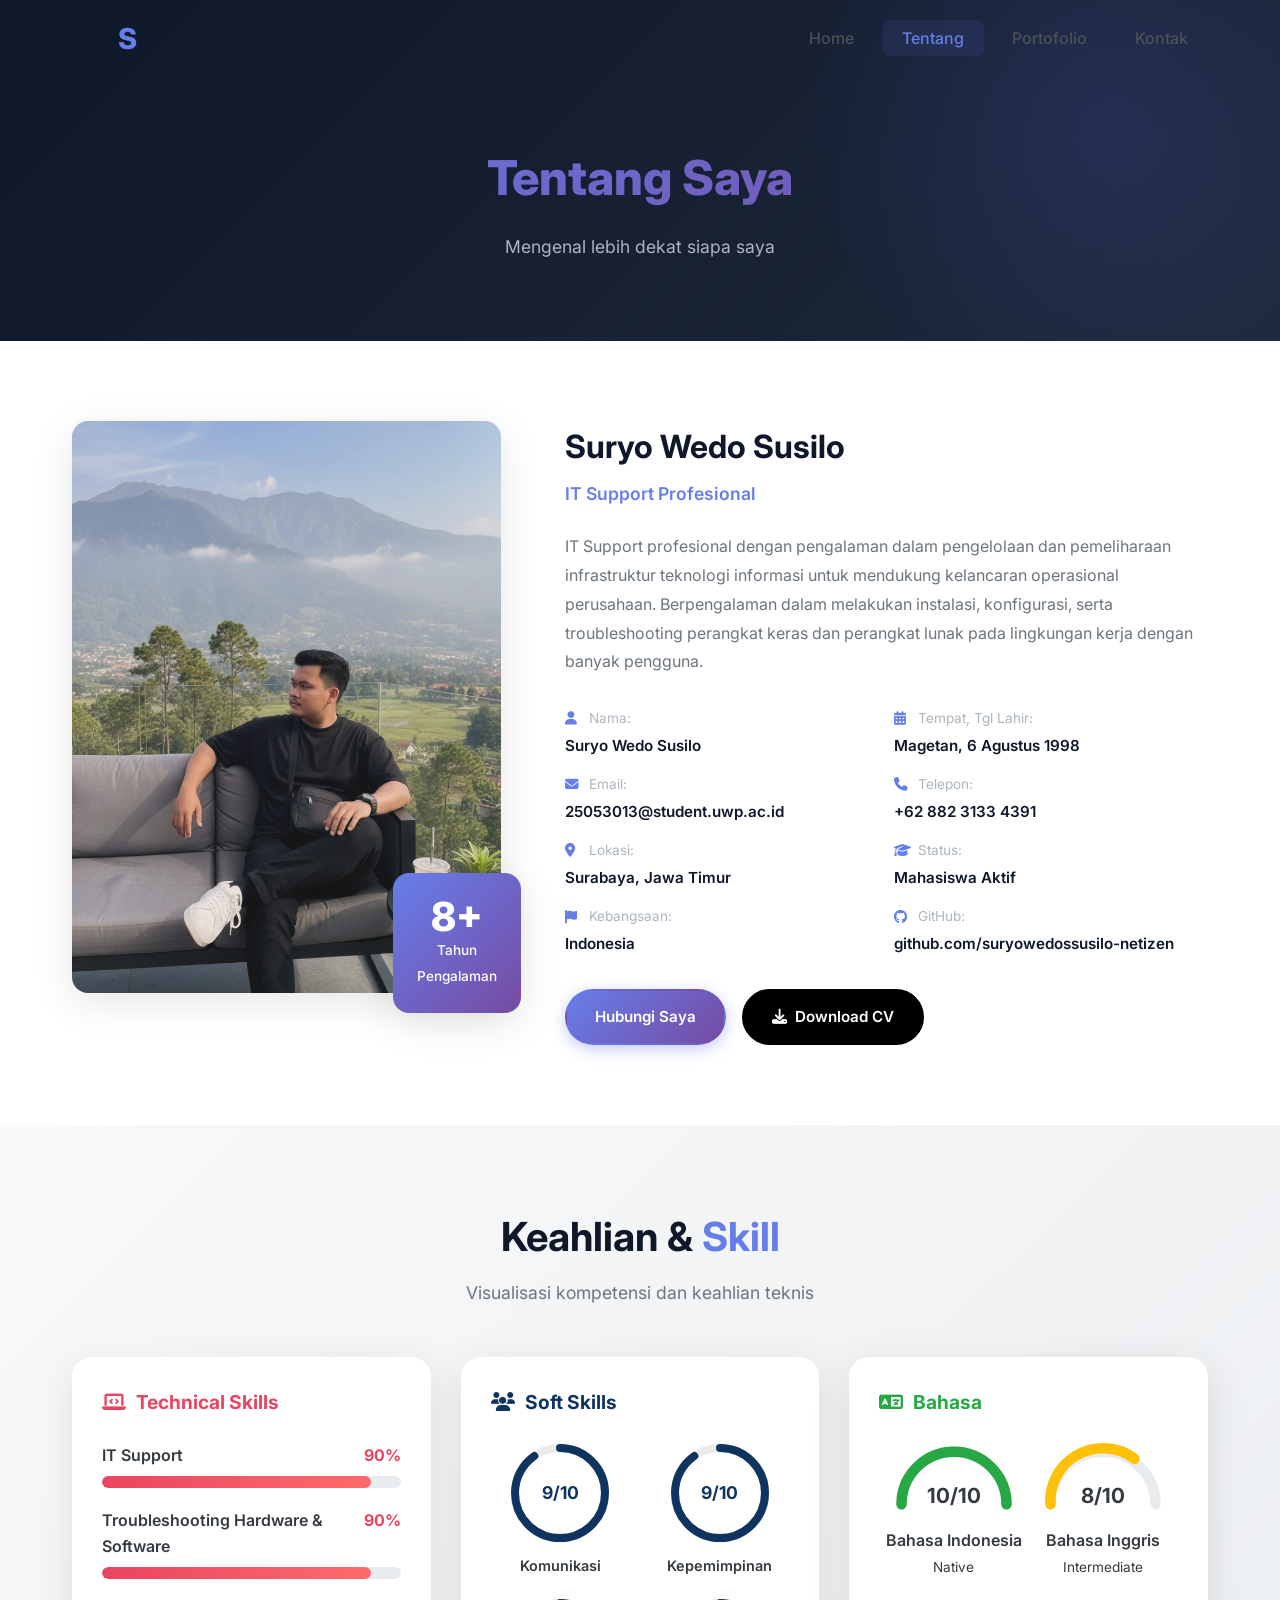
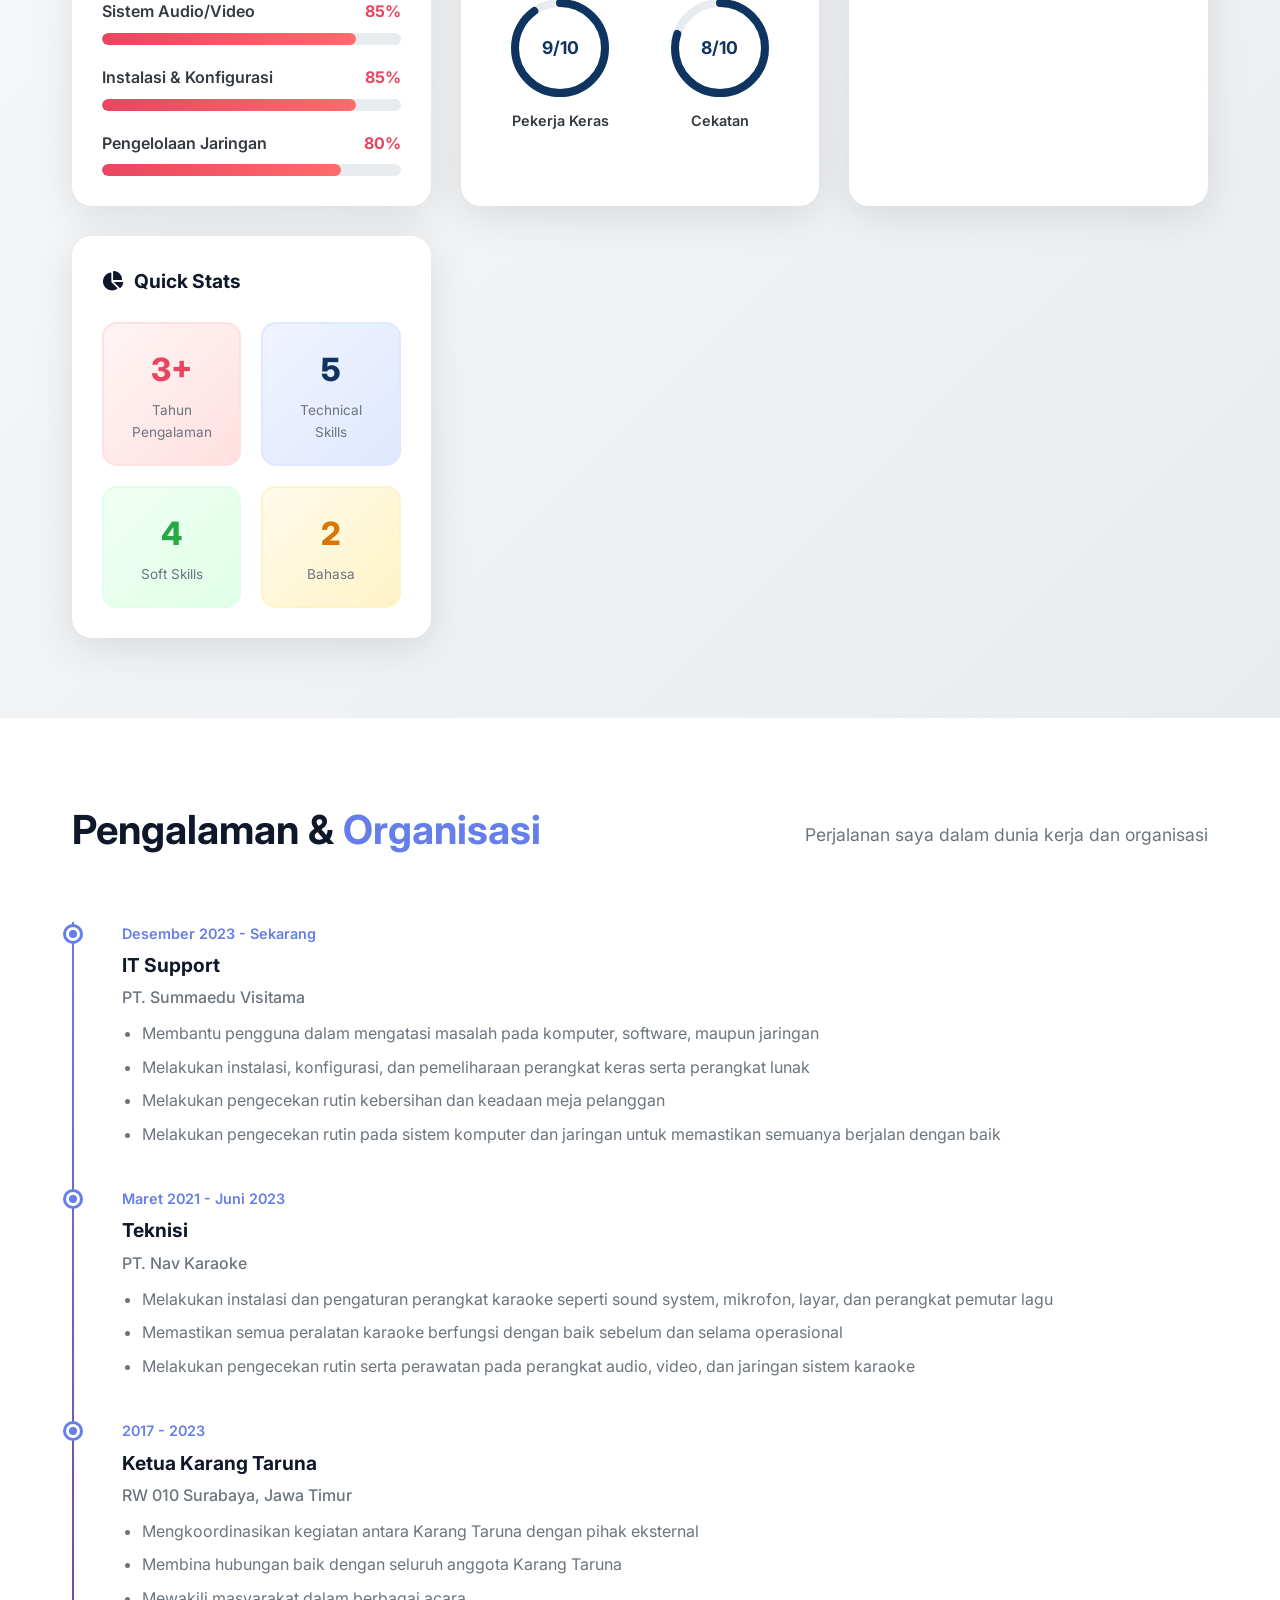
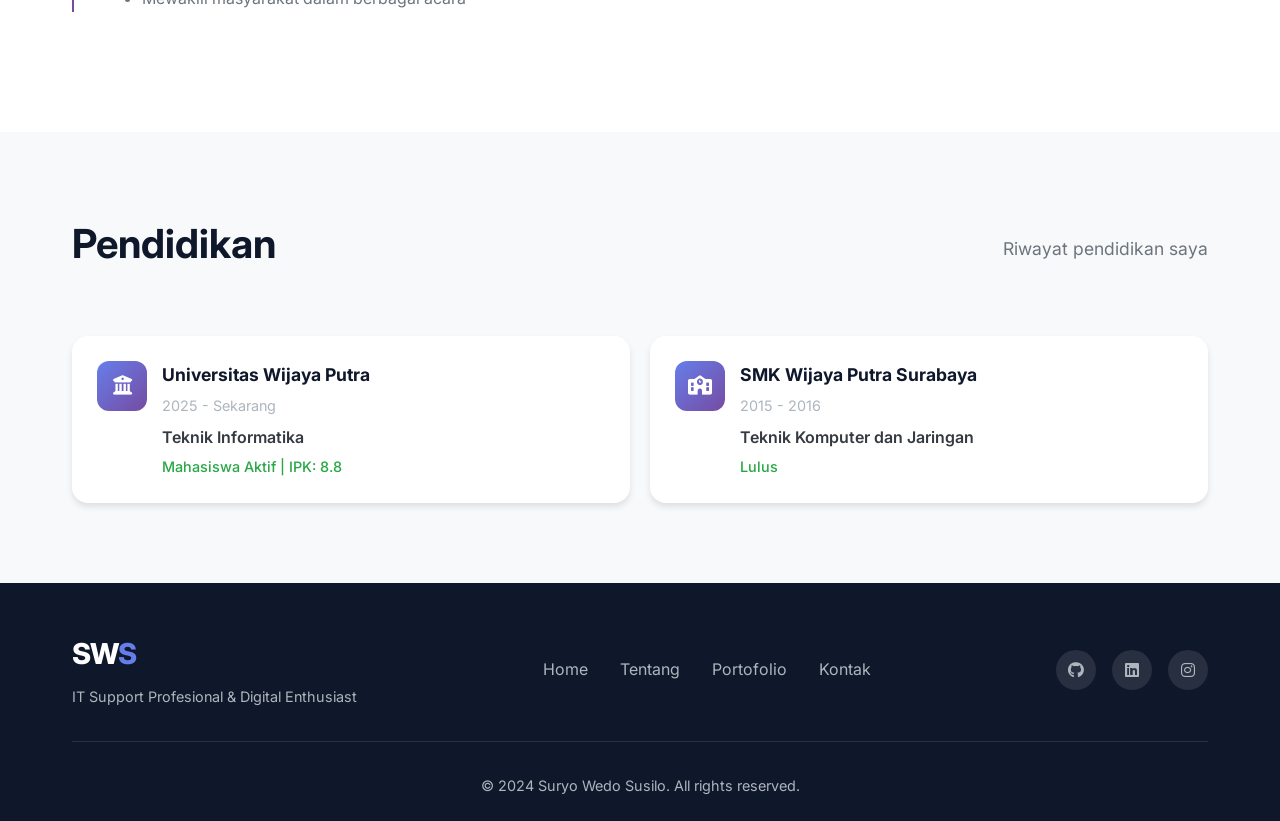
==== about.html @ 98e98a86 "Add files via upload" ====
<!DOCTYPE html>
<html lang="id">
<head>
    <meta charset="UTF-8">
    <meta name="viewport" content="width=device-width, initial-scale=1.0">
    <title>Tentang Saya | Suryo Wedo Susilo</title>
    <link rel="stylesheet" href="css/style.css">
    <link rel="stylesheet" href="css/responsive.css">
    <link rel="stylesheet" href="css/animation.css">
    <link href="https://cdnjs.cloudflare.com/ajax/libs/font-awesome/6.4.0/css/all.min.css" rel="stylesheet">
    <link href="https://fonts.googleapis.com/css2?family=Inter:wght@300;400;500;600;700;800&display=swap" rel="stylesheet">
    <base target="_self">
    <style>
        /* Move inline skill widths to stylesheet to avoid inline styles */
        .skill-fill { height: 100%; background-color: var(--accent-color, #4caf50); display: block; }
        .skill-fill[data-percent="90"] { width: 90%; }
        .skill-fill[data-percent="85"] { width: 85%; }
        .skill-fill[data-percent="80"] { width: 80%; }
        .skills-dashboard-section {
            padding: 80px 0;
            background: linear-gradient(135deg, #f8f9fa 0%, #e9ecef 100%);
        }
        
        .section-header {
            text-align: center;
            margin-bottom: 50px;
        }
        
        .section-title {
            font-size: 2.5rem;
            margin-bottom: 10px;
        }
        
        .section-subtitle {
            color: #6c757d;
            font-size: 1.1rem;
        }
        
        .skills-grid {
            display: grid;
            grid-template-columns: repeat(auto-fit, minmax(350px, 1fr));
            gap: 30px;
            margin-bottom: 40px;
        }
        
        .skill-card {
            background: white;
            border-radius: 20px;
            padding: 30px;
            box-shadow: 0 10px 40px rgba(0,0,0,0.1);
        }
        
        .skill-card h3 {
            margin-bottom: 25px;
            display: flex;
            align-items: center;
            gap: 10px;
        }
        
        .tech-skills h3 {
            color: #e94560;
        }
        
        .soft-skills h3 {
            color: #0f3460;
        }
        
        .skill-bar-item {
            margin-bottom: 20px;
        }
        
        .skill-bar-header {
            display: flex;
            justify-content: space-between;
            margin-bottom: 8px;
        }
        
        .skill-bar-header span:first-child {
            font-weight: 600;
            color: #333;
        }
        
        .skill-percentage {
            color: #e94560;
            font-weight: bold;
        }
        
        .skill-bar-container {
            background: #e9ecef;
            height: 12px;
            border-radius: 6px;
            overflow: hidden;
        }
        
        .skill-bar-fill {
            height: 100%;
            border-radius: 6px;
            animation: fillBar 1.5s ease-out;
        }

        .skill-bar-fill-90 {
            width: 90%;
            background: linear-gradient(90deg, #e94560, #ff6b6b);
            animation-delay: 0.1s;
        }

        .skill-bar-fill-85 {
            width: 85%;
            background: linear-gradient(90deg, #ff6b6b, #ff8585);
            animation-delay: 0.2s;
        }

        .skill-bar-fill-85-3 {
            width: 85%;
            background: linear-gradient(90deg, #ff6b6b, #ff8585);
            animation-delay: 0.3s;
        }

        .skill-bar-fill-80 {
            width: 80%;
            background: linear-gradient(90deg, #ff8585, #ffb8b8);
            animation-delay: 0.4s;
        }
        
        .skill-bar-fill.tech-gradient-1,
        .skill-bar-fill.tech-gradient-2 {
            background: linear-gradient(90deg, #e94560, #ff6b6b);
        }
        
        .skill-bar-fill.tech-gradient-3,
        .skill-bar-fill.tech-gradient-4 {
            background: linear-gradient(90deg, #ff6b6b, #ff8585);
        }
        
        .skill-bar-fill.tech-gradient-5 {
            background: linear-gradient(90deg, #ff8585, #ffb8b8);
        }
        
        .soft-skills-grid {
            display: grid;
            grid-template-columns: 1fr 1fr;
            gap: 20px;
        }
        
        .progress-circle {
            text-align: center;
        }
        
        .progress-circle-svg {
            position: relative;
            width: 100px;
            height: 100px;
            margin: 0 auto 10px;
        }
        
        .progress-label {
            font-weight: 600;
            color: #333;
            font-size: 0.9rem;
        }
    </style>
</head>
<body>
    <!-- Navigation -->
    <nav id="navbar" class="navbar scrolled">
        <div class="container">
            <a href="index.html" class="logo">SW<span class="highlight">S</span></a>
            <button type="button" class="nav-toggle" id="navToggle-about" aria-label="Toggle navigation">
                <i class="fas fa-bars"></i>
            </button>
            <ul class="nav-menu" id="navMenu">
                <li><a href="index.html">Home</a></li>
                <li><a href="about.html" class="active">Tentang</a></li>
                <li><a href="projects.html">Portofolio</a></li>
                <li><a href="contact.html">Kontak</a></li>
            </ul>
        </div>
    </nav>

    <!-- About Hero -->
    <section class="page-hero">
        <div class="container">
            <h1 class="page-title">Tentang <span class="highlight">Saya</span></h1>
            <p class="page-subtitle">Mengenal lebih dekat siapa saya</p>
        </div>
    </section>

    <!-- About Content -->
    <section class="about-section">
        <div class="container">
            <div class="about-grid">
                <div class="about-image">
                    <img src="assets/images/profil2.jpg" alt="Suryo Wedo Susilo" id="aboutImage">
                    <div class="experience-badge">
                        <span class="number">8+</span>
                        <span class="text">Tahun<br>Pengalaman</span>
                    </div>
                </div>
                <div class="about-content">
                    <h2>Suryo Wedo Susilo</h2>
                    <p class="about-role">IT Support Profesional</p>
                    <div class="about-text">
                        <p>IT Support profesional dengan pengalaman dalam pengelolaan dan pemeliharaan infrastruktur teknologi informasi untuk mendukung kelancaran operasional perusahaan. Berpengalaman dalam melakukan instalasi, konfigurasi, serta troubleshooting perangkat keras dan perangkat lunak pada lingkungan kerja dengan banyak pengguna.</p>
                    </div>

                    <div class="personal-info">
                        <div class="info-item">
                            <span class="label"><i class="fas fa-user"></i> Nama:</span>
                            <span class="value">Suryo Wedo Susilo</span>
                        </div>
                        <div class="info-item">
                            <span class="label"><i class="fas fa-calendar-alt"></i> Tempat, Tgl Lahir:</span>
                            <span class="value">Magetan, 6 Agustus 1998</span>
                        </div>
                        <div class="info-item">
                            <span class="label"><i class="fas fa-envelope"></i> Email:</span>
                            <span class="value">25053013@student.uwp.ac.id</span>
                        </div>
                        <div class="info-item">
                            <span class="label"><i class="fas fa-phone"></i> Telepon:</span>
                            <span class="value">+62 882 3133 4391</span>
                        </div>
                        <div class="info-item">
                            <span class="label"><i class="fas fa-map-marker-alt"></i> Lokasi:</span>
                            <span class="value">Surabaya, Jawa Timur</span>
                        </div>
                        <div class="info-item">
                            <span class="label"><i class="fas fa-graduation-cap"></i> Status:</span>
                            <span class="value">Mahasiswa Aktif</span>
                        </div>
                        <div class="info-item">
                            <span class="label"><i class="fas fa-flag"></i> Kebangsaan:</span>
                            <span class="value">Indonesia</span>
                        </div>
                        <div class="info-item">
                            <span class="label"><i class="fab fa-github"></i> GitHub:</span>
                            <span class="value">github.com/suryowedossusilo-netizen</span>
                        </div>
                    </div>

                    <div class="about-buttons">
                        <a href="contact.html" class="btn btn-primary">Hubungi Saya</a>
                        <a href="https://drive.google.com/file/d/1eTiuidRUvcqx3aAX0KhzxMoconwBWNHU/view?usp=sharing" class="btn btn-black" target="_self" rel="noopener noreferrer">
                            <i class="fas fa-download"></i> Download CV
                        </a>
                    </div>
                </div>
            </div>
        </div>
    </section>

    <!-- Skills Dashboard Section -->
    <section class="skills-dashboard-section">
        <div class="container">
            <div class="section-header">
                <h2 class="section-title">Keahlian & <span class="highlight">Skill</span></h2>
                <p class="section-subtitle">Visualisasi kompetensi dan keahlian teknis</p>
            </div>

            <div class="dashboard-grid">
                <!-- Technical Skills Card -->
                <div class="dashboard-card card-technical">
                    <h3 class="card-title">
                        <i class="fas fa-laptop-code"></i> Technical Skills
                    </h3>

                    <div class="skill-bar-item">
                        <div class="skill-header">
                            <span>IT Support</span>
                            <span class="skill-percent">90%</span>
                        </div>
                        <div class="skill-track">
                            <div class="skill-fill" data-percent="90"></div>
                        </div>
                    </div>

                    <div class="skill-bar-item">
                        <div class="skill-header">
                            <span>Troubleshooting Hardware & Software</span>
                            <span class="skill-percent">90%</span>
                        </div>
                        <div class="skill-track">
                            <div class="skill-fill" data-percent="90"></div>
                        </div>
                    </div>

                    <div class="skill-bar-item">
                        <div class="skill-header">
                            <span>Sistem Audio/Video</span>
                            <span class="skill-percent">85%</span>
                        </div>
                        <div class="skill-track">
                            <div class="skill-fill" data-percent="85"></div>
                        </div>
                    </div>

                    <div class="skill-bar-item">
                        <div class="skill-header">
                            <span>Instalasi & Konfigurasi</span>
                            <span class="skill-percent">85%</span>
                        </div>
                        <div class="skill-track">
                            <div class="skill-fill" data-percent="85"></div>
                        </div>
                    </div>

                    <div class="skill-bar-item">
                        <div class="skill-header">
                            <span>Pengelolaan Jaringan</span>
                            <span class="skill-percent">80%</span>
                        </div>
                        <div class="skill-track">
                            <div class="skill-fill" data-percent="80"></div>
                        </div>
                    </div>
                </div>

                <!-- Soft Skills Card -->
                <div class="dashboard-card card-soft">
                    <h3 class="card-title">
                        <i class="fas fa-users"></i> Soft Skills
                    </h3>

                    <div class="soft-skills-grid">
                        <div class="circular-skill">
                            <div class="circular-progress" data-percent="90">
                                <svg viewBox="0 0 100 100">
                                    <circle class="circle-bg" cx="50" cy="50" r="45"/>
                                    <circle class="circle-fill" cx="50" cy="50" r="45" stroke-dasharray="283" stroke-dashoffset="28"/>
                                </svg>
                                <span class="circular-text">9/10</span>
                            </div>
                            <span class="circular-label">Komunikasi</span>
                        </div>

                        <div class="circular-skill">
                            <div class="circular-progress" data-percent="90">
                                <svg viewBox="0 0 100 100">
                                    <circle class="circle-bg" cx="50" cy="50" r="45"/>
                                    <circle class="circle-fill" cx="50" cy="50" r="45" stroke-dasharray="283" stroke-dashoffset="28"/>
                                </svg>
                                <span class="circular-text">9/10</span>
                            </div>
                            <span class="circular-label">Kepemimpinan</span>
                        </div>

                        <div class="circular-skill">
                            <div class="circular-progress" data-percent="90">
                                <svg viewBox="0 0 100 100">
                                    <circle class="circle-bg" cx="50" cy="50" r="45"/>
                                    <circle class="circle-fill" cx="50" cy="50" r="45" stroke-dasharray="283" stroke-dashoffset="28"/>
                                </svg>
                                <span class="circular-text">9/10</span>
                            </div>
                            <span class="circular-label">Pekerja Keras</span>
                        </div>

                        <div class="circular-skill">
                            <div class="circular-progress" data-percent="80">
                                <svg viewBox="0 0 100 100">
                                    <circle class="circle-bg" cx="50" cy="50" r="45"/>
                                    <circle class="circle-fill" cx="50" cy="50" r="45" stroke-dasharray="283" stroke-dashoffset="57"/>
                                </svg>
                                <span class="circular-text">8/10</span>
                            </div>
                            <span class="circular-label">Cekatan</span>
                        </div>
                    </div>
                </div>

                <!-- Languages Card -->
                <div class="dashboard-card card-languages">
                    <h3 class="card-title">
                        <i class="fas fa-language"></i> Bahasa
                    </h3>

                    <div class="language-gauges">
                        <div class="gauge-item">
                            <div class="gauge-container">
                                <svg viewBox="0 0 140 80">
                                    <path class="gauge-bg" d="M 10 70 A 60 60 0 0 1 130 70"/>
                                    <path class="gauge-fill gauge-fill-full" d="M 10 70 A 60 60 0 0 1 130 70"/>
                                </svg>
                                <span class="gauge-text">10/10</span>
                            </div>
                            <div class="gauge-info">
                                <span class="gauge-name">Bahasa Indonesia</span>
                                <span class="gauge-level">Native</span>
                            </div>
                        </div>

                        <div class="gauge-item">
                            <div class="gauge-container">
                                <svg viewBox="0 0 140 80">
                                    <path class="gauge-bg" d="M 10 70 A 60 60 0 0 1 130 70"/>
                                    <path class="gauge-fill gauge-fill-partial" d="M 10 70 A 60 60 0 0 1 106 18"/>
                                </svg>
                                <span class="gauge-text">8/10</span>
                            </div>
                            <div class="gauge-info">
                                <span class="gauge-name">Bahasa Inggris</span>
                                <span class="gauge-level">Intermediate</span>
                            </div>
                        </div>
                    </div>
                </div>

                <!-- Quick Stats Card -->
                <div class="dashboard-card card-stats">
                    <h3 class="card-title">
                        <i class="fas fa-chart-pie"></i> Quick Stats
                    </h3>

                    <div class="stats-grid-mini">
                        <div class="stat-mini stat-red">
                            <div class="stat-mini-number">3+</div>
                            <div class="stat-mini-label">Tahun Pengalaman</div>
                        </div>

                        <div class="stat-mini stat-blue">
                            <div class="stat-mini-number">5</div>
                            <div class="stat-mini-label">Technical Skills</div>
                        </div>

                        <div class="stat-mini stat-green">
                            <div class="stat-mini-number">4</div>
                            <div class="stat-mini-label">Soft Skills</div>
                        </div>

                        <div class="stat-mini stat-yellow">
                            <div class="stat-mini-number">2</div>
                            <div class="stat-mini-label">Bahasa</div>
                        </div>
                    </div>
                </div>
            </div>
        </div>
    </section>

    <!-- Experience Timeline -->
    <section class="experience-section">
        <div class="container">
            <div class="section-header">
                <h2 class="section-title">Pengalaman & <span class="highlight">Organisasi</span></h2>
                <p class="section-subtitle">Perjalanan saya dalam dunia kerja dan organisasi</p>
            </div>
            <div class="timeline" id="experienceTimeline">

                <!-- Work Experience 1 -->
                <div class="timeline-item">
                    <div class="timeline-date">Desember 2023 - Sekarang</div>
                    <div class="timeline-title">IT Support</div>
                    <div class="timeline-company">PT. Summaedu Visitama</div>
                    <div class="timeline-description">
                        <ul>
                            <li>Membantu pengguna dalam mengatasi masalah pada komputer, software, maupun jaringan</li>
                            <li>Melakukan instalasi, konfigurasi, dan pemeliharaan perangkat keras serta perangkat lunak</li>
                            <li>Melakukan pengecekan rutin kebersihan dan keadaan meja pelanggan</li>
                            <li>Melakukan pengecekan rutin pada sistem komputer dan jaringan untuk memastikan semuanya berjalan dengan baik</li>
                        </ul>
                    </div>
                </div>

                <!-- Work Experience 2 -->
                <div class="timeline-item">
                    <div class="timeline-date">Maret 2021 - Juni 2023</div>
                    <div class="timeline-title">Teknisi</div>
                    <div class="timeline-company">PT. Nav Karaoke</div>
                    <div class="timeline-description">
                        <ul>
                            <li>Melakukan instalasi dan pengaturan perangkat karaoke seperti sound system, mikrofon, layar, dan perangkat pemutar lagu</li>
                            <li>Memastikan semua peralatan karaoke berfungsi dengan baik sebelum dan selama operasional</li>
                            <li>Melakukan pengecekan rutin serta perawatan pada perangkat audio, video, dan jaringan sistem karaoke</li>
                        </ul>
                    </div>
                </div>

                <!-- Organization Experience -->
                <div class="timeline-item">
                    <div class="timeline-date">2017 - 2023</div>
                    <div class="timeline-title">Ketua Karang Taruna</div>
                    <div class="timeline-company">RW 010 Surabaya, Jawa Timur</div>
                    <div class="timeline-description">
                        <ul>
                            <li>Mengkoordinasikan kegiatan antara Karang Taruna dengan pihak eksternal</li>
                            <li>Membina hubungan baik dengan seluruh anggota Karang Taruna</li>
                            <li>Mewakili masyarakat dalam berbagai acara</li>
                        </ul>
                    </div>
                </div>
            </div>
        </div>
    </section>

    <!-- Education Section -->
    <section class="education-section">
        <div class="container">
            <div class="section-header">
                <h2 class="section-title">Pendidikan</h2>
                <p class="section-subtitle">Riwayat pendidikan saya</p>
            </div>
            <div class="education-grid">

                <div class="education-card">
                    <div class="education-icon">
                        <i class="fas fa-university"></i>
                    </div>
                    <div class="education-info">
                        <h3>Universitas Wijaya Putra</h3>
                        <p class="education-year">2025 - Sekarang</p>
                        <p class="education-major">Teknik Informatika</p>
                        <p class="education-status">Mahasiswa Aktif | IPK: 8.8</p>
                    </div>
                </div>

                <div class="education-card">
                    <div class="education-icon">
                        <i class="fas fa-school"></i>
                    </div>
                    <div class="education-info">
                        <h3>SMK Wijaya Putra Surabaya</h3>
                        <p class="education-year">2015 - 2016</p>
                        <p class="education-major">Teknik Komputer dan Jaringan</p>
                        <p class="education-status">Lulus</p>
                    </div>
                </div>
            </div>
        </div>
    </section>

    <!-- Footer -->
    <footer class="footer">
        <div class="container">
            <div class="footer-content">
                <div class="footer-brand">
                    <span class="logo">SW<span class="highlight">S</span></span>
                    <p>IT Support Profesional & Digital Enthusiast</p>
                </div>
                <div class="footer-links">
                    <a href="index.html">Home</a>
                    <a href="about.html">Tentang</a>
                    <a href="projects.html">Portofolio</a>
                    <a href="contact.html">Kontak</a>
                </div>
                <div class="footer-social">
                    <a href="https://github.com/suryowedossusilo-netizen" target="_self" rel="noopener noreferrer" aria-label="GitHub">
                        <i class="fab fa-github"></i>
                    </a>
                    <a href="https://www.linkedin.com/in/suryo-wedo-susilo" target="_self" rel="noopener noreferrer" aria-label="LinkedIn">
                        <i class="fab fa-linkedin"></i>
                    </a>
                    <a href="https://www.instagram.com/Vruimte_" target="_self" rel="noopener noreferrer" aria-label="Instagram">
                        <i class="fab fa-instagram"></i>
                    </a>
                </div>
            </div>
            <div class="footer-bottom">
                <p>&copy; 2024 Suryo Wedo Susilo. All rights reserved.</p>
            </div>
        </div>
    </footer>

    <script src="js/main.js"></script>
    <script src="js/animation.js"></script>
    <script>
        document.addEventListener('DOMContentLoaded', () => {
            // Mobile menu toggle
            const navToggle = document.getElementById('navToggle');
            const navMenu = document.getElementById('navMenu');

            if (navToggle && navMenu) {
                navToggle.addEventListener('click', () => {
                    navMenu.classList.toggle('active');
                    navToggle.classList.toggle('active');
                });
            }

            // Animate skill bars on scroll
            const skillBars = document.querySelectorAll('.skill-fill');
            const observer = new IntersectionObserver((entries) => {
                entries.forEach(entry => {
                    if (entry.isIntersecting) {
                        entry.target.style.width = entry.target.style.width;
                        entry.target.classList.add('animated');
                    }
                });
            }, { threshold: 0.5 });

            skillBars.forEach(bar => observer.observe(bar));

            // Animate timeline items
            const timelineItems = document.querySelectorAll('.timeline-item');
            const timelineObserver = new IntersectionObserver((entries) => {
                entries.forEach((entry, index) => {
                    if (entry.isIntersecting) {
                        setTimeout(() => {
                            entry.target.classList.add('animate-in');
                        }, index * 200);
                    }
                });
            }, { threshold: 0.2 });

            timelineItems.forEach(item => timelineObserver.observe(item));
        });
    </script>
</body>
---- css/style.css ----
:root {
    --primary: #667eea;
    --primary-dark: #5a67d8;
    --secondary: #764ba2;
    --accent: #e94560;
    --accent-light: #ff6b6b;
    --dark: #0f172a;
    --dark-light: #1e293b;
    --gray-100: #f8f9fa;
    --gray-200: #e9ecef;
    --gray-300: #dee2e6;
    --gray-400: #ced4da;
    --gray-500: #adb5bd;
    --gray-600: #6c757d;
    --gray-700: #495057;
    --gray-800: #343a40;
    --gray-900: #212529;
    --white: #ffffff;
    --black: #000000;
    --success: #28a745;
    --warning: #ffc107;
    --danger: #dc3545;
    --font-family: 'Inter', -apple-system, BlinkMacSystemFont, sans-serif;
    --shadow-sm: 0 2px 4px rgba(0,0,0,0.05);
    --shadow: 0 4px 6px rgba(0,0,0,0.1);
    --shadow-lg: 0 10px 40px rgba(0,0,0,0.1);
    --shadow-xl: 0 20px 40px -15px rgba(99, 102, 241, 0.3);
    --radius: 8px;
    --radius-lg: 16px;
    --radius-xl: 20px;
    --transition: all 0.3s ease;
    --transition-slow: all 0.4s cubic-bezier(0.4, 0, 0.2, 1);
}

/* Reset & Base */
*, *::before, *::after {
    margin: 0;
    padding: 0;
    box-sizing: border-box;
}

html {
    scroll-behavior: smooth;
    font-size: 16px;
}

body {
    font-family: var(--font-family);
    line-height: 1.6;
    color: var(--gray-800);
    background: var(--white);
    overflow-x: hidden;
    -webkit-font-smoothing: antialiased;
}

a {
    text-decoration: none;
    color: inherit;
    transition: var(--transition);
}

img {
    max-width: 100%;
    height: auto;
    display: block;
}

ul {
    list-style: none;
}

.container {
    max-width: 1200px;
    margin: 0 auto;
    padding: 0 2rem;
}

/* ============================================
   NAVIGATION
   ============================================ */
.navbar {
    position: fixed;
    top: 0;
    left: 0;
    right: 0;
    z-index: 1000;
    padding: 1rem 0;
    transition: var(--transition);
    background: transparent;
}

.navbar.scrolled {
    background: rgba(255, 255, 255, 0.95);
    backdrop-filter: blur(10px);
    box-shadow: var(--shadow-sm);
    padding: 0.75rem 0;
}

.navbar .container {
    display: flex;
    justify-content: space-between;
    align-items: center;
}

.logo {
    font-size: 1.8rem;
    font-weight: 800;
    color: var(--dark);
    letter-spacing: -1px;
}

.logo .highlight {
    color: var(--primary);
}

.nav-menu {
    display: flex;
    gap: 0.5rem;
}

.nav-menu a {
    padding: 0.5rem 1.25rem;
    border-radius: var(--radius);
    font-weight: 500;
    color: var(--gray-700);
    position: relative;
}

.nav-menu a:hover,
.nav-menu a.active {
    color: var(--primary);
    background: rgba(102, 126, 234, 0.1);
}

.nav-toggle {
    display: none;
    background: none;
    border: none;
    font-size: 1.5rem;
    color: var(--dark);
    cursor: pointer;
    padding: 0.5rem;
}

/* ============================================
   HERO SECTION (Index)
   ============================================ */
.hero {
    min-height: 100vh;
    display: flex;
    align-items: center;
    position: relative;
    padding: 100px 0 60px;
    background: linear-gradient(135deg, var(--gray-100) 0%, var(--white) 100%);
    overflow: hidden;
}

.hero-bg {
    position: absolute;
    top: -10%;
    right: -5%;
    width: 600px;
    height: 600px;
    background: radial-gradient(circle, rgba(102, 126, 234, 0.08) 0%, transparent 70%);
    border-radius: 50%;
    pointer-events: none;
}

.hero-content {
    display: grid;
    grid-template-columns: 1fr 1fr;
    gap: 4rem;
    align-items: center;
}

.greeting {
    font-size: 1.1rem;
    color: var(--gray-600);
    margin-bottom: 0.5rem;
}

.hero-title {
    font-size: 3.5rem;
    font-weight: 800;
    line-height: 1.1;
    margin-bottom: 1rem;
    color: var(--dark);
}

.hero-title .highlight {
    color: var(--primary);
}

.hero-subtitle {
    font-size: 1.5rem;
    font-weight: 600;
    color: var(--primary);
    margin-bottom: 1.5rem;
    min-height: 2rem;
}

.hero-subtitle::after {
    content: '|';
    animation: blink 1s infinite;
    margin-left: 4px;
}

@keyframes blink {
    0%, 100% { opacity: 1; }
    50% { opacity: 0; }
}

.hero-description {
    font-size: 1.05rem;
    color: var(--gray-600);
    margin-bottom: 2rem;
    line-height: 1.8;
}

.hero-description .highlight {
    color: var(--primary);
    font-weight: 600;
}

.hero-buttons {
    display: flex;
    gap: 1rem;
    margin-bottom: 2rem;
    flex-wrap: wrap;
}

.social-links {
    display: flex;
    gap: 1rem;
}

.social-link {
    width: 44px;
    height: 44px;
    border-radius: 50%;
    background: var(--white);
    border: 1px solid var(--gray-300);
    display: flex;
    align-items: center;
    justify-content: center;
    color: var(--gray-700);
    font-size: 1.1rem;
    transition: var(--transition);
}

.social-link:hover {
    background: var(--primary);
    color: var(--white);
    border-color: var(--primary);
    transform: translateY(-3px);
    box-shadow: var(--shadow);
}

/* Hero Image */
.hero-image {
    display: flex;
    justify-content: center;
    align-items: center;
}

.image-wrapper {
    position: relative;
    width: 350px;
    height: 350px;
}

.image-wrapper img {
    width: 100%;
    height: 100%;
    object-fit: cover;
    border-radius: 30% 70% 70% 30% / 30% 30% 70% 70%;
    position: relative;
    z-index: 2;
    box-shadow: var(--shadow-lg);
}

.image-border {
    position: absolute;
    top: -15px;
    left: -15px;
    right: 15px;
    bottom: 15px;
    border: 3px solid var(--primary);
    border-radius: 30% 70% 70% 30% / 30% 30% 70% 70%;
    z-index: 1;
    animation: morph 8s ease-in-out infinite;
}

@keyframes morph {
    0%, 100% { border-radius: 30% 70% 70% 30% / 30% 30% 70% 70%; }
    50% { border-radius: 70% 30% 30% 70% / 70% 70% 30% 30%; }
}

.scroll-indicator {
    position: absolute;
    bottom: 30px;
    left: 50%;
    transform: translateX(-50%);
    animation: bounce 2s infinite;
}

.scroll-indicator a {
    color: var(--gray-500);
    font-size: 1.5rem;
}

@keyframes bounce {
    0%, 20%, 50%, 80%, 100% { transform: translateX(-50%) translateY(0); }
    40% { transform: translateX(-50%) translateY(-10px); }
    60% { transform: translateX(-50%) translateY(-5px); }
}

/* ============================================
   BUTTONS
   ============================================ */
.btn {
    display: inline-flex;
    align-items: center;
    gap: 0.5rem;
    padding: 0.875rem 1.75rem;
    border-radius: 50px;
    font-weight: 600;
    font-size: 0.95rem;
    cursor: pointer;
    transition: var(--transition);
    border: 2px solid transparent;
}

.btn-primary {
    background: linear-gradient(135deg, var(--primary) 0%, var(--secondary) 100%);
    color: var(--white);
    box-shadow: 0 4px 15px rgba(102, 126, 234, 0.4);
}

.btn-primary:hover {
    transform: translateY(-2px);
    box-shadow: 0 8px 25px rgba(102, 126, 234, 0.5);
}

.btn-outline {
    background: transparent;
    color: var(--primary);
    border-color: var(--primary);
}

.btn-outline:hover {
    background: var(--primary);
    color: var(--white);
    transform: translateY(-2px);
}

.btn-black {
    background: var(--black);
    color: var(--white);
    border: 2px solid var(--black);
}

.btn-black:hover {
    background: var(--gray-800);
    border-color: var(--gray-800);
    transform: translateY(-2px);
}

.btn-full {
    width: 100%;
    justify-content: center;
}

/* ============================================
   FEATURED SECTION (Index)
   ============================================ */
.featured-section {
    padding: 80px 0;
    background: var(--white);
}

.section-header {
    display: flex;
    justify-content: space-between;
    align-items: center;
    margin-bottom: 3rem;
    flex-wrap: wrap;
    gap: 1rem;
}

.section-title {
    font-size: 2rem;
    font-weight: 700;
    color: var(--dark);
}

.section-title .highlight {
    color: var(--primary);
}

.view-all {
    color: var(--primary);
    font-weight: 600;
    display: flex;
    align-items: center;
    gap: 0.5rem;
}

.view-all:hover {
    gap: 0.75rem;
}

.projects-preview {
    display: grid;
    grid-template-columns: repeat(auto-fit, minmax(320px, 1fr));
    gap: 2rem;
}

.project-card {
    background: var(--white);
    border-radius: var(--radius-lg);
    overflow: hidden;
    box-shadow: var(--shadow);
    transition: var(--transition-slow);
    border: 1px solid var(--gray-200);
}

.project-card:hover {
    transform: translateY(-8px);
    box-shadow: var(--shadow-xl);
}

.project-image {
    position: relative;
    height: 200px;
    overflow: hidden;
}

.project-image img {
    width: 100%;
    height: 100%;
    object-fit: cover;
    transition: transform 0.6s ease;
}

.project-card:hover .project-image img {
    transform: scale(1.05);
}

.project-overlay {
    position: absolute;
    inset: 0;
    background: rgba(102, 126, 234, 0.8);
    display: flex;
    align-items: center;
    justify-content: center;
    opacity: 0;
    transition: var(--transition);
}

.project-card:hover .project-overlay {
    opacity: 1;
}

.btn-view {
    padding: 0.75rem 1.5rem;
    background: var(--white);
    color: var(--primary);
    border-radius: 50px;
    font-weight: 600;
    transform: translateY(20px);
    transition: var(--transition);
}

.project-card:hover .btn-view {
    transform: translateY(0);
}

.project-content {
    padding: 1.5rem;
}

.project-tag {
    display: inline-block;
    padding: 0.25rem 0.75rem;
    background: rgba(102, 126, 234, 0.1);
    color: var(--primary);
    border-radius: 50px;
    font-size: 0.8rem;
    font-weight: 600;
    margin-bottom: 0.75rem;
}

.project-content .project-title {
    font-size: 1.2rem;
    font-weight: 700;
    margin-bottom: 0.5rem;
    color: var(--dark);
}

.project-desc {
    color: var(--gray-600);
    font-size: 0.9rem;
    margin-bottom: 1rem;
    line-height: 1.6;
}

.project-tech {
    display: flex;
    gap: 0.5rem;
    flex-wrap: wrap;
}

.tech-badge {
    padding: 0.25rem 0.75rem;
    background: var(--gray-100);
    color: var(--gray-700);
    border-radius: 50px;
    font-size: 0.8rem;
    font-weight: 500;
}

/* ============================================
   STATS SECTION
   ============================================ */
.stats-section {
    padding: 60px 0;
    background: linear-gradient(135deg, var(--primary) 0%, var(--secondary) 100%);
    color: var(--white);
}

.stats-grid {
    display: grid;
    grid-template-columns: repeat(3, 1fr);
    gap: 2rem;
    text-align: center;
}

.stat-item {
    padding: 1rem;
}

.stat-number {
    display: block;
    font-size: 3rem;
    font-weight: 800;
    margin-bottom: 0.5rem;
}

.stat-label {
    font-size: 1rem;
    opacity: 0.9;
}

/* ============================================
   PAGE HERO (About, Contact, Projects)
   ============================================ */
.page-hero {
    padding: 140px 0 80px;
    text-align: center;
    background: linear-gradient(135deg, var(--dark) 0%, var(--dark-light) 100%);
    position: relative;
    overflow: hidden;
}

.page-hero::before {
    content: '';
    position: absolute;
    top: -50%;
    right: -10%;
    width: 600px;
    height: 600px;
    background: radial-gradient(circle, rgba(99, 102, 241, 0.15) 0%, transparent 70%);
}

.page-title {
    font-size: 3rem;
    font-weight: 800;
    margin-bottom: 1rem;
    background: linear-gradient(135deg, var(--primary) 0%, var(--secondary) 100%);
    -webkit-background-clip: text;
    -webkit-text-fill-color: transparent;
    background-clip: text;
    position: relative;
    z-index: 1;
}

.page-subtitle {
    color: var(--gray-500);
    font-size: 1.1rem;
    position: relative;
    z-index: 1;
}

/* ============================================
   ABOUT SECTION
   ============================================ */
.about-section {
    padding: 80px 0;
    background: var(--white);
}

.about-grid {
    display: grid;
    grid-template-columns: 1fr 1.5fr;
    gap: 4rem;
    align-items: start;
}

.about-image {
    position: relative;
}

.about-image img {
    width: 100%;
    border-radius: var(--radius-lg);
    box-shadow: var(--shadow-lg);
}

.experience-badge {
    position: absolute;
    bottom: -20px;
    right: -20px;
    background: linear-gradient(135deg, var(--primary) 0%, var(--secondary) 100%);
    color: var(--white);
    padding: 1.5rem;
    border-radius: var(--radius-lg);
    text-align: center;
    box-shadow: var(--shadow-lg);
}

.experience-badge .number {
    display: block;
    font-size: 2.5rem;
    font-weight: 800;
    line-height: 1;
}

.experience-badge .text {
    font-size: 0.85rem;
    font-weight: 500;
}

.about-content h2 {
    font-size: 2rem;
    font-weight: 700;
    margin-bottom: 0.5rem;
    color: var(--dark);
}

.about-role {
    color: var(--primary);
    font-weight: 600;
    font-size: 1.1rem;
    margin-bottom: 1.5rem;
}

.about-text {
    color: var(--gray-600);
    margin-bottom: 2rem;
    line-height: 1.8;
}

.personal-info {
    display: grid;
    grid-template-columns: 1fr 1fr;
    gap: 1rem;
    margin-bottom: 2rem;
}

.info-item {
    display: flex;
    flex-direction: column;
    gap: 0.25rem;
}

.info-item .label {
    font-size: 0.85rem;
    color: var(--gray-500);
    display: flex;
    align-items: center;
    gap: 0.5rem;
}

.info-item .label i {
    color: var(--primary);
    width: 16px;
}

.info-item .value {
    font-weight: 600;
    color: var(--dark);
    font-size: 0.95rem;
}

.about-buttons {
    display: flex;
    gap: 1rem;
    flex-wrap: wrap;
}

/* ============================================
   SKILLS DASHBOARD
   ============================================ */
.skills-dashboard-section {
    padding: 80px 0;
    background: linear-gradient(135deg, var(--gray-100) 0%, var(--gray-200) 100%);
}

.skills-dashboard-section .section-header {
    text-align: center;
    display: block;
    margin-bottom: 50px;
}

.skills-dashboard-section .section-title {
    font-size: 2.5rem;
    margin-bottom: 10px;
}

.skills-dashboard-section .section-subtitle {
    color: var(--gray-600);
    font-size: 1.1rem;
}

.dashboard-grid {
    display: grid;
    grid-template-columns: repeat(auto-fit, minmax(350px, 1fr));
    gap: 30px;
}

.dashboard-card {
    background: var(--white);
    border-radius: var(--radius-xl);
    padding: 30px;
    box-shadow: var(--shadow-lg);
}

.card-title {
    margin-bottom: 25px;
    display: flex;
    align-items: center;
    gap: 10px;
    font-size: 1.2rem;
    font-weight: 700;
}

.card-technical .card-title { color: var(--accent); }
.card-soft .card-title { color: #0f3460; }
.card-languages .card-title { color: var(--success); }
.card-stats .card-title { color: var(--dark); }

/* Skill Bars */
.skill-bar-item {
    margin-bottom: 20px;
}

.skill-bar-item:last-child {
    margin-bottom: 0;
}

.skill-header {
    display: flex;
    justify-content: space-between;
    margin-bottom: 8px;
}

.skill-header span:first-child {
    font-weight: 600;
    color: var(--gray-800);
}

.skill-percent {
    color: var(--accent);
    font-weight: 700;
}

.skill-track {
    background: var(--gray-200);
    height: 12px;
    border-radius: 6px;
    overflow: hidden;
}

.skill-fill {
    background: linear-gradient(90deg, var(--accent), var(--accent-light));
    height: 100%;
    border-radius: 6px;
    width: 0;
    transition: width 1.5s ease-out;
}

.skill-fill.animated {
    width: var(--target-width);
}

/* Circular Skills */
.soft-skills-grid {
    display: grid;
    grid-template-columns: 1fr 1fr;
    gap: 20px;
}

.circular-skill {
    text-align: center;
}

.circular-progress {
    position: relative;
    width: 100px;
    height: 100px;
    margin: 0 auto 10px;
}

.circular-progress svg {
    transform: rotate(-90deg);
    width: 100px;
    height: 100px;
}

.circle-bg {
    fill: none;
    stroke: var(--gray-200);
    stroke-width: 8;
}

.circle-fill {
    fill: none;
    stroke: #0f3460;
    stroke-width: 8;
    stroke-linecap: round;
    transition: stroke-dashoffset 1.5s ease-out;
}

.circular-text {
    position: absolute;
    top: 50%;
    left: 50%;
    transform: translate(-50%, -50%);
    font-weight: 700;
    font-size: 1.1rem;
    color: #0f3460;
}

.circular-label {
    font-weight: 600;
    color: var(--gray-800);
    font-size: 0.9rem;
}

/* Language Gauges */
.language-gauges {
    display: flex;
    justify-content: space-around;
    align-items: center;
}

.gauge-item {
    text-align: center;
}

.gauge-container {
    position: relative;
    width: 140px;
    height: 70px;
    margin-bottom: 15px;
}

.gauge-container svg {
    width: 140px;
    height: 70px;
    overflow: visible;
}

.gauge-bg {
    fill: none;
    stroke: var(--gray-200);
    stroke-width: 12;
    stroke-linecap: round;
}

.gauge-fill {
    fill: none;
    stroke-width: 12;
    stroke-linecap: round;
}

.gauge-fill-full {
    stroke: var(--success);
}

.gauge-fill-partial {
    stroke: var(--warning);
}

.gauge-text {
    position: absolute;
    bottom: 0;
    left: 50%;
    transform: translateX(-50%);
    font-weight: 700;
    font-size: 1.3rem;
}

.gauge-info {
    display: flex;
    flex-direction: column;
    gap: 4px;
}

.gauge-name {
    font-weight: 600;
    color: var(--gray-800);
}

.gauge-level {
    font-size: 0.85rem;
}

.gauge-fill-full + .gauge-text { color: var(--success); }
.gauge-fill-partial + .gauge-text { color: var(--warning); }

/* Quick Stats Mini */
.stats-grid-mini {
    display: grid;
    grid-template-columns: 1fr 1fr;
    gap: 20px;
}

.stat-mini {
    padding: 20px;
    border-radius: 15px;
    text-align: center;
    border: 2px solid transparent;
}

.stat-red {
    background: linear-gradient(135deg, #fff5f5, #ffe0e0);
    border-color: #ffe0e0;
}

.stat-blue {
    background: linear-gradient(135deg, #f0f4ff, #e0e8ff);
    border-color: #e0e8ff;
}

.stat-green {
    background: linear-gradient(135deg, #f0fff4, #e0ffe8);
    border-color: #e0ffe8;
}

.stat-yellow {
    background: linear-gradient(135deg, #fffbeb, #fef3c7);
    border-color: #fef3c7;
}

.stat-mini-number {
    font-size: 2rem;
    font-weight: 800;
}

.stat-red .stat-mini-number { color: var(--accent); }
.stat-blue .stat-mini-number { color: #0f3460; }
.stat-green .stat-mini-number { color: var(--success); }
.stat-yellow .stat-mini-number { color: #d97706; }

.stat-mini-label {
    font-size: 0.85rem;
    color: var(--gray-600);
    margin-top: 5px;
}

/* ============================================
   TIMELINE
   ============================================ */
.experience-section {
    padding: 80px 0;
    background: var(--white);
}

.timeline {
    position: relative;
    padding-left: 20px;
}

.timeline::before {
    content: '';
    position: absolute;
    left: 0;
    top: 0;
    bottom: 0;
    width: 2px;
    background: linear-gradient(180deg, var(--primary), var(--secondary));
}

.timeline-item {
    position: relative;
    padding-left: 30px;
    margin-bottom: 40px;
    opacity: 0;
    transform: translateX(-20px);
    transition: all 0.6s ease;
}

.timeline-item.animate-in {
    opacity: 1;
    transform: translateX(0);
}

.timeline-item::before {
    content: '';
    position: absolute;
    left: -26px;
    top: 5px;
    width: 14px;
    height: 14px;
    background: var(--primary);
    border-radius: 50%;
    border: 3px solid var(--white);
    box-shadow: 0 0 0 3px var(--primary);
}

.timeline-date {
    color: var(--primary);
    font-size: 0.9rem;
    font-weight: 600;
    margin-bottom: 5px;
}

.timeline-title {
    font-weight: 700;
    font-size: 1.2rem;
    margin-bottom: 5px;
    color: var(--dark);
}

.timeline-company {
    color: var(--gray-600);
    margin-bottom: 10px;
    font-weight: 500;
}

.timeline-description ul {
    list-style: disc;
    padding-left: 20px;
}

.timeline-description li {
    margin-bottom: 8px;
    color: var(--gray-600);
    line-height: 1.6;
}

/* ============================================
   EDUCATION SECTION
   ============================================ */
.education-section {
    padding: 80px 0;
    background: var(--gray-100);
}

.education-grid {
    display: grid;
    grid-template-columns: repeat(auto-fit, minmax(300px, 1fr));
    gap: 20px;
    margin-top: 30px;
}

.education-card {
    background: var(--white);
    padding: 25px;
    border-radius: var(--radius-lg);
    box-shadow: var(--shadow);
    display: flex;
    gap: 15px;
    align-items: flex-start;
    transition: var(--transition);
}

.education-card:hover {
    transform: translateY(-4px);
    box-shadow: var(--shadow-lg);
}

.education-icon {
    width: 50px;
    height: 50px;
    background: linear-gradient(135deg, var(--primary), var(--secondary));
    border-radius: 12px;
    display: flex;
    align-items: center;
    justify-content: center;
    color: var(--white);
    font-size: 1.2rem;
    flex-shrink: 0;
}

.education-info h3 {
    margin: 0;
    font-size: 1.1em;
    color: var(--dark);
}

.education-year {
    margin: 5px 0 0 0;
    color: var(--gray-500);
    font-size: 0.9em;
}

.education-major {
    margin: 8px 0 0 0;
    font-weight: 600;
    color: var(--gray-800);
}

.education-status {
    margin: 5px 0 0 0;
    color: var(--success);
    font-weight: 500;
    font-size: 0.9rem;
}

/* ============================================
   PROJECTS PAGE
   ============================================ */
.projects-section {
    padding: 60px 0;
    background: var(--dark);
    min-height: 60vh;
}

.filter-container {
    display: flex;
    justify-content: center;
    gap: 1rem;
    margin-bottom: 3rem;
    flex-wrap: wrap;
}

.filter-btn {
    padding: 0.75rem 1.5rem;
    border: 2px solid rgba(99, 102, 241, 0.3);
    background: transparent;
    color: var(--gray-500);
    border-radius: 50px;
    cursor: pointer;
    transition: var(--transition);
    font-weight: 600;
    font-size: 0.9rem;
    font-family: var(--font-family);
}

.filter-btn:hover {
    border-color: var(--primary);
    color: var(--white);
    transform: translateY(-2px);
}

.filter-btn.active {
    background: linear-gradient(135deg, var(--primary) 0%, var(--secondary) 100%);
    color: var(--white);
    border-color: transparent;
    box-shadow: 0 10px 25px -5px rgba(102, 126, 234, 0.4);
}

.projects-grid {
    display: grid;
    grid-template-columns: repeat(auto-fill, minmax(350px, 1fr));
    gap: 2rem;
}

/* Project Card (Dark Theme) */
.projects-section .project-card {
    background: rgba(30, 41, 59, 0.8);
    border: 1px solid rgba(255, 255, 255, 0.1);
    border-radius: var(--radius-lg);
    overflow: hidden;
    transition: var(--transition-slow);
    opacity: 0;
    transform: translateY(30px);
}

.projects-section .project-card:hover {
    transform: translateY(-8px);
    box-shadow: var(--shadow-xl);
    border-color: rgba(99, 102, 241, 0.3);
}

.projects-section .project-image {
    position: relative;
    height: 200px;
    overflow: hidden;
    background: linear-gradient(135deg, var(--dark-light) 0%, var(--dark) 100%);
}

.projects-section .project-image img {
    width: 100%;
    height: 100%;
    object-fit: cover;
    transition: transform 0.6s ease;
}

.projects-section .project-card:hover .project-image img {
    transform: scale(1.05);
}

.project-badges {
    position: absolute;
    top: 1rem;
    left: 1rem;
    right: 1rem;
    display: flex;
    justify-content: space-between;
    align-items: center;
    z-index: 10;
}

.star-badge {
    background: rgba(251, 191, 36, 0.95);
    color: var(--dark);
    padding: 0.4rem 0.8rem;
    border-radius: 20px;
    font-size: 0.8rem;
    font-weight: 700;
    display: flex;
    align-items: center;
    gap: 0.3rem;
    box-shadow: 0 4px 6px -1px rgba(0, 0, 0, 0.3);
}

.category-badge {
    background: rgba(99, 102, 241, 0.95);
    color: var(--white);
    padding: 0.4rem 1rem;
    border-radius: 20px;
    font-size: 0.75rem;
    font-weight: 700;
    text-transform: uppercase;
    letter-spacing: 0.5px;
    box-shadow: 0 4px 6px -1px rgba(0, 0, 0, 0.3);
}

.projects-section .project-content {
    padding: 1.5rem;
}

.project-header {
    margin-bottom: 0.75rem;
}

.projects-section .project-title {
    font-size: 1.25rem;
    font-weight: 700;
    color: #f1f5f9;
    margin-bottom: 0.25rem;
    line-height: 1.3;
}

.project-category-text {
    color: var(--primary);
    font-size: 0.85rem;
    font-weight: 600;
    text-transform: uppercase;
    letter-spacing: 0.5px;
}

.projects-section .project-description {
    color: var(--gray-500);
    font-size: 0.95rem;
    line-height: 1.6;
    margin-bottom: 1rem;
}

.project-features {
    margin-bottom: 1rem;
}

.feature-item {
    display: flex;
    align-items: center;
    gap: 0.5rem;
    color: #cbd5e1;
    font-size: 0.9rem;
    margin-bottom: 0.3rem;
}

.feature-item i {
    color: var(--success);
    font-size: 0.8rem;
}

.tech-stack {
    display: flex;
    flex-wrap: wrap;
    gap: 0.5rem;
    margin-bottom: 1.25rem;
}

.tech-tag {
    background: rgba(59, 130, 246, 0.15);
    color: #60a5fa;
    padding: 0.35rem 0.9rem;
    border-radius: 20px;
    font-size: 0.8rem;
    font-weight: 500;
    border: 1px solid rgba(59, 130, 246, 0.2);
}

.project-footer {
    display: flex;
    justify-content: space-between;
    align-items: center;
    padding-top: 1rem;
    border-top: 1px solid rgba(255, 255, 255, 0.1);
}

.project-stats {
    display: flex;
    gap: 1rem;
    color: #64748b;
    font-size: 0.85rem;
}

.project-stats span {
    display: flex;
    align-items: center;
    gap: 0.3rem;
}

.project-link {
    color: var(--primary);
    font-weight: 600;
    font-size: 0.9rem;
    display: flex;
    align-items: center;
    gap: 0.5rem;
    transition: var(--transition);
}

.project-link:hover {
    color: var(--secondary);
    gap: 0.8rem;
}

/* ============================================
   CONTACT PAGE
   ============================================ */
.contact-section {
    padding: 80px 0;
    background: var(--white);
}

.contact-grid {
    display: grid;
    grid-template-columns: 1fr 1.2fr;
    gap: 4rem;
    align-items: start;
}

.contact-info h2 {
    font-size: 2rem;
    font-weight: 700;
    margin-bottom: 1rem;
    color: var(--dark);
}

.contact-info > p {
    color: var(--gray-600);
    margin-bottom: 2rem;
    line-height: 1.8;
}

.contact-details {
    margin-bottom: 2.5rem;
}

.contact-item {
    display: flex;
    align-items: flex-start;
    gap: 1rem;
    margin-bottom: 1.5rem;
}

.contact-icon {
    width: 50px;
    height: 50px;
    background: linear-gradient(135deg, var(--primary), var(--secondary));
    border-radius: 12px;
    display: flex;
    align-items: center;
    justify-content: center;
    color: var(--white);
    font-size: 1.2rem;
    flex-shrink: 0;
}

.contact-detail h4 {
    font-size: 1rem;
    font-weight: 600;
    margin-bottom: 4px;
    color: var(--dark);
}

.contact-detail a {
    color: var(--gray-600);
    font-size: 0.95rem;
}

.contact-detail a:hover {
    color: var(--primary);
}

.social-connect h4 {
    font-size: 1.1rem;
    font-weight: 600;
    margin-bottom: 1rem;
    color: var(--dark);
}

.social-icons {
    display: flex;
    gap: 0.75rem;
}

.social-icon {
    width: 44px;
    height: 44px;
    border-radius: 12px;
    background: var(--gray-100);
    display: flex;
    align-items: center;
    justify-content: center;
    color: var(--gray-700);
    font-size: 1.1rem;
    transition: var(--transition);
}

.social-icon:hover {
    background: var(--primary);
    color: var(--white);
    transform: translateY(-3px);
}

/* Contact Form */
.contact-form-wrapper {
    background: var(--gray-100);
    padding: 2.5rem;
    border-radius: var(--radius-xl);
}

.form-group {
    margin-bottom: 1.5rem;
}

.form-group label {
    display: block;
    font-weight: 600;
    margin-bottom: 0.5rem;
    color: var(--dark);
    font-size: 0.9rem;
}

.form-group input,
.form-group textarea {
    width: 100%;
    padding: 0.875rem 1rem;
    border: 2px solid var(--gray-300);
    border-radius: var(--radius);
    font-family: var(--font-family);
    font-size: 0.95rem;
    transition: var(--transition);
    background: var(--white);
}

.form-group input:focus,
.form-group textarea:focus {
    outline: none;
    border-color: var(--primary);
    box-shadow: 0 0 0 3px rgba(102, 126, 234, 0.1);
}

.form-group textarea {
    resize: vertical;
    min-height: 120px;
}

.form-error {
    display: none;
    color: var(--danger);
    font-size: 0.85rem;
    margin-top: 0.25rem;
}

.form-group.has-error input,
.form-group.has-error textarea {
    border-color: var(--danger);
}

.form-group.has-error .form-error {
    display: block;
}

/* ============================================
   FOOTER
   ============================================ */
.footer {
    background: var(--dark);
    color: var(--gray-500);
    padding: 3rem 0 1.5rem;
}

.footer-content {
    display: flex;
    justify-content: space-between;
    align-items: center;
    flex-wrap: wrap;
    gap: 2rem;
    margin-bottom: 2rem;
}

.footer-brand .logo {
    color: var(--white);
}

.footer-brand p {
    margin-top: 0.5rem;
    font-size: 0.9rem;
}

.footer-links {
    display: flex;
    gap: 2rem;
}

.footer-links a {
    color: var(--gray-500);
    transition: var(--transition);
}

.footer-links a:hover {
    color: var(--primary);
}

.footer-social {
    display: flex;
    gap: 1rem;
}

.footer-social a {
    width: 40px;
    height: 40px;
    border-radius: 50%;
    background: rgba(255,255,255,0.1);
    display: flex;
    align-items: center;
    justify-content: center;
    color: var(--gray-500);
    transition: var(--transition);
}

.footer-social a:hover {
    background: var(--primary);
    color: var(--white);
    transform: translateY(-3px);
}

.footer-bottom {
    text-align: center;
    padding-top: 2rem;
    border-top: 1px solid rgba(255,255,255,0.1);
    font-size: 0.9rem;
}

/* ============================================
   ANIMATIONS
   ============================================ */
@keyframes fadeInUp {
    from {
        opacity: 0;
        transform: translateY(30px);
    }
    to {
        opacity: 1;
        transform: translateY(0);
    }
}

.animate-in {
    animation: fadeInUp 0.6s ease-out forwards;
}

/* ============================================
   RESPONSIVE
   ============================================ */
@media (max-width: 992px) {
    .hero-content {
        grid-template-columns: 1fr;
        text-align: center;
    }

    .hero-image {
        order: -1;
    }

    .image-wrapper {
        width: 280px;
        height: 280px;
    }

    .hero-buttons {
        justify-content: center;
    }

    .social-links {
        justify-content: center;
    }

    .about-grid {
        grid-template-columns: 1fr;
    }

    .about-image {
        max-width: 400px;
        margin: 0 auto;
    }

    .contact-grid {
        grid-template-columns: 1fr;
    }

    .personal-info {
        grid-template-columns: 1fr;
    }
}

@media (max-width: 768px) {
    .nav-toggle {
        display: block;
    }

    .nav-menu {
        display: none;
        position: absolute;
        top: 100%;
        left: 0;
        right: 0;
        background: rgba(255, 255, 255, 0.98);
        backdrop-filter: blur(10px);
        flex-direction: column;
        padding: 1rem;
        gap: 0.5rem;
        box-shadow: var(--shadow);
    }

    .nav-menu.active {
        display: flex;
    }

    .hero-title {
        font-size: 2.5rem;
    }

    .page-title {
        font-size: 2.5rem;
    }

    .stats-grid {
        grid-template-columns: 1fr;
        gap: 1rem;
    }

    .projects-grid {
        grid-template-columns: 1fr;
    }

    .filter-container {
        gap: 0.5rem;
    }

    .filter-btn {
        padding: 0.6rem 1rem;
        font-size: 0.85rem;
    }

    .footer-content {
        flex-direction: column;
        text-align: center;
    }

    .dashboard-grid {
        grid-template-columns: 1fr;
    }

    .soft-skills-grid {
        grid-template-columns: 1fr 1fr;
    }

    .language-gauges {
        flex-direction: column;
        gap: 2rem;
    }

    .experience-badge {
        right: 10px;
        bottom: -10px;
        padding: 1rem;
    }

    .experience-badge .number {
        font-size: 1.8rem;
    }
}

@media (max-width: 480px) {
    .container {
        padding: 0 1rem;
    }

    .hero-title {
        font-size: 2rem;
    }

    .hero-subtitle {
        font-size: 1.1rem;
    }

    .section-title {
        font-size: 1.5rem;
    }

    .page-title {
        font-size: 2rem;
    }

    .btn {
        padding: 0.75rem 1.25rem;
        font-size: 0.9rem;
    }

    .contact-form-wrapper {
        padding: 1.5rem;
    }
}
---- css/responsive.css ----
/* ============================================
   RESPONSIVE.CSS - Additional Responsive Styles
   ============================================ */

/* Large Tablets */
@media (max-width: 1024px) {
    .hero-content {
        gap: 2rem;
    }

    .image-wrapper {
        width: 300px;
        height: 300px;
    }

    .about-grid {
        gap: 2rem;
    }

    .contact-grid {
        gap: 2rem;
    }

    .dashboard-grid {
        grid-template-columns: repeat(2, 1fr);
    }
}

/* Tablets */
@media (max-width: 768px) {
    /* Navigation */
    .navbar {
        padding: 0.75rem 0;
    }

    .nav-toggle {
        display: flex;
        align-items: center;
        justify-content: center;
        width: 40px;
        height: 40px;
        border-radius: 8px;
        background: rgba(102, 126, 234, 0.1);
    }

    .nav-toggle.active {
        background: var(--primary);
        color: var(--white);
    }

    .nav-menu {
        position: absolute;
        top: 100%;
        left: 0;
        right: 0;
        background: rgba(255, 255, 255, 0.98);
        backdrop-filter: blur(20px);
        flex-direction: column;
        padding: 1rem 2rem;
        gap: 0;
        box-shadow: 0 10px 40px rgba(0,0,0,0.1);
        transform: translateY(-10px);
        opacity: 0;
        visibility: hidden;
        transition: all 0.3s ease;
    }

    .nav-menu.active {
        transform: translateY(0);
        opacity: 1;
        visibility: visible;
    }

    .nav-menu li {
        width: 100%;
    }

    .nav-menu a {
        display: block;
        padding: 0.875rem 1rem;
        border-radius: 8px;
        width: 100%;
    }

    .nav-menu a:hover,
    .nav-menu a.active {
        background: rgba(102, 126, 234, 0.1);
    }

    /* Hero */
    .hero {
        padding: 100px 0 40px;
        min-height: auto;
    }

    .hero-content {
        grid-template-columns: 1fr;
        text-align: center;
    }

    .hero-text {
        order: 2;
    }

    .hero-image {
        order: 1;
        margin-bottom: 2rem;
    }

    .hero-title {
        font-size: 2.2rem;
    }

    .hero-subtitle {
        font-size: 1.2rem;
    }

    .hero-description {
        font-size: 1rem;
    }

    .hero-buttons {
        justify-content: center;
    }

    .social-links {
        justify-content: center;
    }

    .image-wrapper {
        width: 250px;
        height: 250px;
    }

    .scroll-indicator {
        display: none;
    }

    /* Page Hero */
    .page-hero {
        padding: 120px 0 60px;
    }

    .page-title {
        font-size: 2.2rem;
    }

    /* About */
    .about-section {
        padding: 60px 0;
    }

    .about-grid {
        grid-template-columns: 1fr;
    }

    .about-image {
        max-width: 350px;
        margin: 0 auto 3rem;
    }

    .experience-badge {
        right: -10px;
        bottom: -10px;
        padding: 1rem 1.25rem;
    }

    .experience-badge .number {
        font-size: 2rem;
    }

    .personal-info {
        grid-template-columns: 1fr;
    }

    .about-buttons {
        justify-content: center;
    }

    /* Skills Dashboard */
    .skills-dashboard-section {
        padding: 60px 0;
    }

    .skills-dashboard-section .section-title {
        font-size: 1.8rem;
    }

    .dashboard-grid {
        grid-template-columns: 1fr;
    }

    .dashboard-card {
        padding: 20px;
    }

    .soft-skills-grid {
        grid-template-columns: repeat(2, 1fr);
    }

    .language-gauges {
        flex-direction: column;
        gap: 2rem;
    }

    .stats-grid-mini {
        grid-template-columns: 1fr 1fr;
    }

    /* Timeline */
    .experience-section {
        padding: 60px 0;
    }

    .timeline-item {
        padding-left: 20px;
        margin-bottom: 30px;
    }

    .timeline-item::before {
        left: -21px;
        width: 12px;
        height: 12px;
    }

    .timeline-title {
        font-size: 1.1rem;
    }

    /* Education */
    .education-section {
        padding: 60px 0;
    }

    .education-grid {
        grid-template-columns: 1fr;
    }

    /* Projects */
    .projects-section {
        padding: 40px 0;
    }

    .filter-container {
        gap: 0.5rem;
        margin-bottom: 2rem;
    }

    .filter-btn {
        padding: 0.5rem 1rem;
        font-size: 0.8rem;
    }

    .projects-grid {
        grid-template-columns: 1fr;
        gap: 1.5rem;
    }

    /* Contact */
    .contact-section {
        padding: 60px 0;
    }

    .contact-grid {
        grid-template-columns: 1fr;
        gap: 3rem;
    }

    .contact-info {
        text-align: center;
    }

    .contact-item {
        justify-content: center;
    }

    .social-icons {
        justify-content: center;
    }

    .contact-form-wrapper {
        padding: 1.5rem;
    }

    /* Featured */
    .featured-section {
        padding: 60px 0;
    }

    .projects-preview {
        grid-template-columns: 1fr;
    }

    /* Stats */
    .stats-section {
        padding: 40px 0;
    }

    .stats-grid {
        grid-template-columns: 1fr;
        gap: 1.5rem;
    }

    .stat-number {
        font-size: 2.5rem;
    }

    /* Footer */
    .footer-content {
        flex-direction: column;
        text-align: center;
        gap: 1.5rem;
    }

    .footer-links {
        gap: 1.5rem;
    }

    .footer-social {
        justify-content: center;
    }
}

/* Small Phones */
@media (max-width: 480px) {
    .container {
        padding: 0 1rem;
    }

    .logo {
        font-size: 1.5rem;
    }

    .hero {
        padding: 90px 0 30px;
    }

    .hero-title {
        font-size: 1.8rem;
    }

    .hero-subtitle {
        font-size: 1rem;
    }

    .hero-description {
        font-size: 0.9rem;
    }

    .hero-buttons {
        flex-direction: column;
        gap: 0.75rem;
    }

    .btn {
        width: 100%;
        justify-content: center;
    }

    .image-wrapper {
        width: 200px;
        height: 200px;
    }

    .page-title {
        font-size: 1.8rem;
    }

    .page-subtitle {
        font-size: 1rem;
    }

    .section-title {
        font-size: 1.5rem;
    }

    .section-header {
        flex-direction: column;
        text-align: center;
        gap: 0.75rem;
    }

    .about-content h2 {
        font-size: 1.5rem;
        text-align: center;
    }

    .about-role {
        text-align: center;
    }

    .about-text {
        text-align: center;
    }

    .experience-badge {
        right: 5px;
        bottom: 5px;
        padding: 0.75rem 1rem;
    }

    .experience-badge .number {
        font-size: 1.5rem;
    }

    .experience-badge .text {
        font-size: 0.7rem;
    }

    .soft-skills-grid {
        grid-template-columns: 1fr 1fr;
        gap: 15px;
    }

    .circular-progress {
        width: 80px;
        height: 80px;
    }

    .circular-progress svg {
        width: 80px;
        height: 80px;
    }

    .circular-text {
        font-size: 0.9rem;
    }

    .circular-label {
        font-size: 0.8rem;
    }

    .stats-grid-mini {
        grid-template-columns: 1fr 1fr;
        gap: 10px;
    }

    .stat-mini {
        padding: 15px;
    }

    .stat-mini-number {
        font-size: 1.5rem;
    }

    .stat-mini-label {
        font-size: 0.75rem;
    }

    .timeline-item {
        padding-left: 15px;
    }

    .timeline-description ul {
        padding-left: 15px;
    }

    .timeline-description li {
        font-size: 0.9rem;
    }

    .education-card {
        padding: 20px;
        flex-direction: column;
        text-align: center;
    }

    .education-icon {
        margin: 0 auto;
    }

    .filter-container {
        flex-wrap: wrap;
        justify-content: center;
    }

    .filter-btn {
        padding: 0.5rem 0.875rem;
        font-size: 0.75rem;
    }

    .project-badges {
        top: 0.5rem;
        left: 0.5rem;
        right: 0.5rem;
    }

    .star-badge,
    .category-badge {
        padding: 0.3rem 0.6rem;
        font-size: 0.7rem;
    }

    .contact-item {
        flex-direction: column;
        text-align: center;
        align-items: center;
    }

    .contact-form-wrapper {
        padding: 1.25rem;
    }

    .form-group input,
    .form-group textarea {
        padding: 0.75rem;
    }

    .footer-links {
        flex-wrap: wrap;
        justify-content: center;
        gap: 1rem;
    }
}

/* Landscape Mode */
@media (max-height: 500px) and (orientation: landscape) {
    .hero {
        min-height: auto;
        padding: 100px 0 40px;
    }

    .hero-content {
        grid-template-columns: 1fr 1fr;
        text-align: left;
    }

    .hero-image {
        order: 2;
    }

    .hero-text {
        order: 1;
    }

    .image-wrapper {
        width: 180px;
        height: 180px;
    }

    .scroll-indicator {
        display: none;
    }
}

/* High DPI / Retina */
@media (-webkit-min-device-pixel-ratio: 2), (min-resolution: 192dpi) {
    .image-wrapper img,
    .about-image img {
        image-rendering: -webkit-optimize-contrast;
    }
}

/* Reduced Motion */
@media (prefers-reduced-motion: reduce) {
    *,
    *::before,
    *::after {
        animation-duration: 0.01ms !important;
        animation-iteration-count: 1 !important;
        transition-duration: 0.01ms !important;
    }

    html {
        scroll-behavior: auto;
    }
}
---- css/animation.css ----
/* ============================================
   ANIMATION.CSS - Animations & Effects
   ============================================ */

/* Fade In Up */
@keyframes fadeInUp {
    from {
        opacity: 0;
        transform: translateY(30px);
    }
    to {
        opacity: 1;
        transform: translateY(0);
    }
}

.fade-in-up {
    animation: fadeInUp 0.6s ease-out forwards;
}

/* Fade In Left */
@keyframes fadeInLeft {
    from {
        opacity: 0;
        transform: translateX(-30px);
    }
    to {
        opacity: 1;
        transform: translateX(0);
    }
}

.fade-in-left {
    animation: fadeInLeft 0.6s ease-out forwards;
}

/* Fade In Right */
@keyframes fadeInRight {
    from {
        opacity: 0;
        transform: translateX(30px);
    }
    to {
        opacity: 1;
        transform: translateX(0);
    }
}

.fade-in-right {
    animation: fadeInRight 0.6s ease-out forwards;
}

/* Scale In */
@keyframes scaleIn {
    from {
        opacity: 0;
        transform: scale(0.9);
    }
    to {
        opacity: 1;
        transform: scale(1);
    }
}

.scale-in {
    animation: scaleIn 0.5s ease-out forwards;
}

/* Slide In Bottom */
@keyframes slideInBottom {
    from {
        opacity: 0;
        transform: translateY(50px);
    }
    to {
        opacity: 1;
        transform: translateY(0);
    }
}

.slide-in-bottom {
    animation: slideInBottom 0.7s ease-out forwards;
}

/* Pulse */
@keyframes pulse {
    0%, 100% {
        transform: scale(1);
    }
    50% {
        transform: scale(1.05);
    }
}

.pulse {
    animation: pulse 2s ease-in-out infinite;
}

/* Float */
@keyframes float {
    0%, 100% {
        transform: translateY(0);
    }
    50% {
        transform: translateY(-10px);
    }
}

.float {
    animation: float 3s ease-in-out infinite;
}

/* Shimmer */
@keyframes shimmer {
    0% {
        background-position: -200% 0;
    }
    100% {
        background-position: 200% 0;
    }
}

.shimmer {
    background: linear-gradient(
        90deg,
        rgba(255, 255, 255, 0) 0%,
        rgba(255, 255, 255, 0.3) 50%,
        rgba(255, 255, 255, 0) 100%
    );
    background-size: 200% 100%;
    animation: shimmer 2s infinite;
}

/* Gradient Border Animation */
@keyframes gradientBorder {
    0% {
        background-position: 0% 50%;
    }
    50% {
        background-position: 100% 50%;
    }
    100% {
        background-position: 0% 50%;
    }
}

.gradient-border {
    position: relative;
    background: linear-gradient(60deg, #667eea, #764ba2, #667eea);
    background-size: 300% 300%;
    animation: gradientBorder 3s ease infinite;
    padding: 3px;
    border-radius: 16px;
}

/* Rotate */
@keyframes rotate {
    from {
        transform: rotate(0deg);
    }
    to {
        transform: rotate(360deg);
    }
}

.rotate {
    animation: rotate 10s linear infinite;
}

/* Bounce In */
@keyframes bounceIn {
    0% {
        opacity: 0;
        transform: scale(0.3);
    }
    50% {
        opacity: 1;
        transform: scale(1.05);
    }
    70% {
        transform: scale(0.9);
    }
    100% {
        opacity: 1;
        transform: scale(1);
    }
}

.bounce-in {
    animation: bounceIn 0.6s ease-out forwards;
}

/* Glow */
@keyframes glow {
    0%, 100% {
        box-shadow: 0 0 5px rgba(102, 126, 234, 0.5);
    }
    50% {
        box-shadow: 0 0 20px rgba(102, 126, 234, 0.8), 0 0 40px rgba(102, 126, 234, 0.4);
    }
}

.glow {
    animation: glow 2s ease-in-out infinite;
}

/* Typing Cursor */
@keyframes blink {
    0%, 100% {
        opacity: 1;
    }
    50% {
        opacity: 0;
    }
}

/* Counter Animation */
@keyframes countUp {
    from {
        opacity: 0;
        transform: translateY(20px);
    }
    to {
        opacity: 1;
        transform: translateY(0);
    }
}

/* Skill Bar Fill */
@keyframes fillBar {
    from {
        width: 0;
    }
}

.skill-fill.animated {
    animation: fillBar 1.5s ease-out forwards;
}

/* Circular Progress */
@keyframes circleProgress {
    from {
        stroke-dashoffset: 283;
    }
}

.circle-fill.animated {
    animation: circleProgress 1.5s ease-out forwards;
}

/* Card Hover Lift */
.card-lift {
    transition: transform 0.3s ease, box-shadow 0.3s ease;
}

.card-lift:hover {
    transform: translateY(-8px);
    box-shadow: 0 20px 40px rgba(0, 0, 0, 0.15);
}

/* Image Zoom */
.img-zoom {
    overflow: hidden;
}

.img-zoom img {
    transition: transform 0.6s ease;
}

.img-zoom:hover img {
    transform: scale(1.1);
}

/* Button Ripple Effect */
.btn-ripple {
    position: relative;
    overflow: hidden;
}

.btn-ripple::after {
    content: '';
    position: absolute;
    top: 50%;
    left: 50%;
    width: 0;
    height: 0;
    background: rgba(255, 255, 255, 0.3);
    border-radius: 50%;
    transform: translate(-50%, -50%);
    transition: width 0.6s ease, height 0.6s ease;
}

.btn-ripple:active::after {
    width: 300px;
    height: 300px;
}

/* Stagger Animation Delays */
.stagger-1 { animation-delay: 0.1s; }
.stagger-2 { animation-delay: 0.2s; }
.stagger-3 { animation-delay: 0.3s; }
.stagger-4 { animation-delay: 0.4s; }
.stagger-5 { animation-delay: 0.5s; }
.stagger-6 { animation-delay: 0.6s; }

/* Scroll Reveal */
.reveal {
    opacity: 0;
    transform: translateY(30px);
    transition: all 0.6s ease;
}

.reveal.active {
    opacity: 1;
    transform: translateY(0);
}

.reveal-left {
    opacity: 0;
    transform: translateX(-50px);
    transition: all 0.6s ease;
}

.reveal-left.active {
    opacity: 1;
    transform: translateX(0);
}

.reveal-right {
    opacity: 0;
    transform: translateX(50px);
    transition: all 0.6s ease;
}

.reveal-right.active {
    opacity: 1;
    transform: translateX(0);
}

.reveal-scale {
    opacity: 0;
    transform: scale(0.8);
    transition: all 0.6s ease;
}

.reveal-scale.active {
    opacity: 1;
    transform: scale(1);
}

/* Parallax Effect */
.parallax {
    background-attachment: fixed;
    background-position: center;
    background-repeat: no-repeat;
    background-size: cover;
}

/* Loading Skeleton */
@keyframes skeleton {
    0% {
        background-position: -200px 0;
    }
    100% {
        background-position: calc(200px + 100%) 0;
    }
}

.skeleton {
    background: linear-gradient(90deg, #f0f0f0 25%, #e0e0e0 50%, #f0f0f0 75%);
    background-size: 200px 100%;
    animation: skeleton 1.5s ease-in-out infinite;
    border-radius: 4px;
}

/* Smooth Page Transitions */
.page-transition {
    animation: fadeInUp 0.5s ease-out;
}

/* Hover Underline Effect */
.hover-underline {
    position: relative;
}

.hover-underline::after {
    content: '';
    position: absolute;
    bottom: -2px;
    left: 0;
    width: 0;
    height: 2px;
    background: var(--primary);
    transition: width 0.3s ease;
}

.hover-underline:hover::after {
    width: 100%;
}

/* Magnetic Button Effect */
.magnetic {
    transition: transform 0.2s ease;
}

/* Tilt Effect */
.tilt {
    transform-style: preserve-3d;
    transition: transform 0.1s ease;
}

/* Glitch Effect */
@keyframes glitch {
    0% {
        clip-path: inset(40% 0 61% 0);
        transform: translate(-2px, 2px);
    }
    20% {
        clip-path: inset(92% 0 1% 0);
        transform: translate(2px, -2px);
    }
    40% {
        clip-path: inset(43% 0 1% 0);
        transform: translate(-2px, 2px);
    }
    60% {
        clip-path: inset(25% 0 58% 0);
        transform: translate(2px, -2px);
    }
    80% {
        clip-path: inset(54% 0 7% 0);
        transform: translate(-2px, 2px);
    }
    100% {
        clip-path: inset(58% 0 43% 0);
        transform: translate(2px, -2px);
    }
}

.glitch {
    position: relative;
}

.glitch::before,
.glitch::after {
    content: attr(data-text);
    position: absolute;
    top: 0;
    left: 0;
    width: 100%;
    height: 100%;
}

.glitch::before {
    animation: glitch 2s infinite linear alternate-reverse;
    color: #ff00ff;
    z-index: -1;
}

.glitch::after {
    animation: glitch 3s infinite linear alternate-reverse;
    color: #00ffff;
    z-index: -2;
}

/* Wave Animation */
@keyframes wave {
    0%, 100% {
        transform: translateY(0);
    }
    50% {
        transform: translateY(-10px);
    }
}

.wave {
    animation: wave 2s ease-in-out infinite;
}

/* Progress Ring */
.progress-ring {
    transform: rotate(-90deg);
}

.progress-ring-circle {
    transition: stroke-dashoffset 1s ease-in-out;
}

/* Notification Toast */
@keyframes slideInRight {
    from {
        transform: translateX(100%);
        opacity: 0;
    }
    to {
        transform: translateX(0);
        opacity: 1;
    }
}

@keyframes slideOutRight {
    from {
        transform: translateX(0);
        opacity: 1;
    }
    to {
        transform: translateX(100%);
        opacity: 0;
    }
}

.toast-in {
    animation: slideInRight 0.3s ease-out forwards;
}

.toast-out {
    animation: slideOutRight 0.3s ease-in forwards;
}

/* Spinner */
@keyframes spin {
    from {
        transform: rotate(0deg);
    }
    to {
        transform: rotate(360deg);
    }
}

.spinner {
    animation: spin 1s linear infinite;
}

/* Heartbeat */
@keyframes heartbeat {
    0%, 100% {
        transform: scale(1);
    }
    14% {
        transform: scale(1.1);
    }
    28% {
        transform: scale(1);
    }
    42% {
        transform: scale(1.1);
    }
    70% {
        transform: scale(1);
    }
}

.heartbeat {
    animation: heartbeat 1.5s ease-in-out infinite;
}

/* Shake */
@keyframes shake {
    0%, 100% { transform: translateX(0); }
    10%, 30%, 50%, 70%, 90% { transform: translateX(-5px); }
    20%, 40%, 60%, 80% { transform: translateX(5px); }
}

.shake {
    animation: shake 0.5s ease-in-out;
}

/* Focus Ring */
.focus-ring:focus {
    outline: none;
    box-shadow: 0 0 0 3px rgba(102, 126, 234, 0.3);
}

/* Custom Scrollbar */
::-webkit-scrollbar {
    width: 8px;
}

::-webkit-scrollbar-track {
    background: var(--gray-100);
}

::-webkit-scrollbar-thumb {
    background: var(--gray-400);
    border-radius: 4px;
}

::-webkit-scrollbar-thumb:hover {
    background: var(--gray-500);
}

/* Selection Color */
::selection {
    background: rgba(102, 126, 234, 0.3);
    color: var(--dark);
}
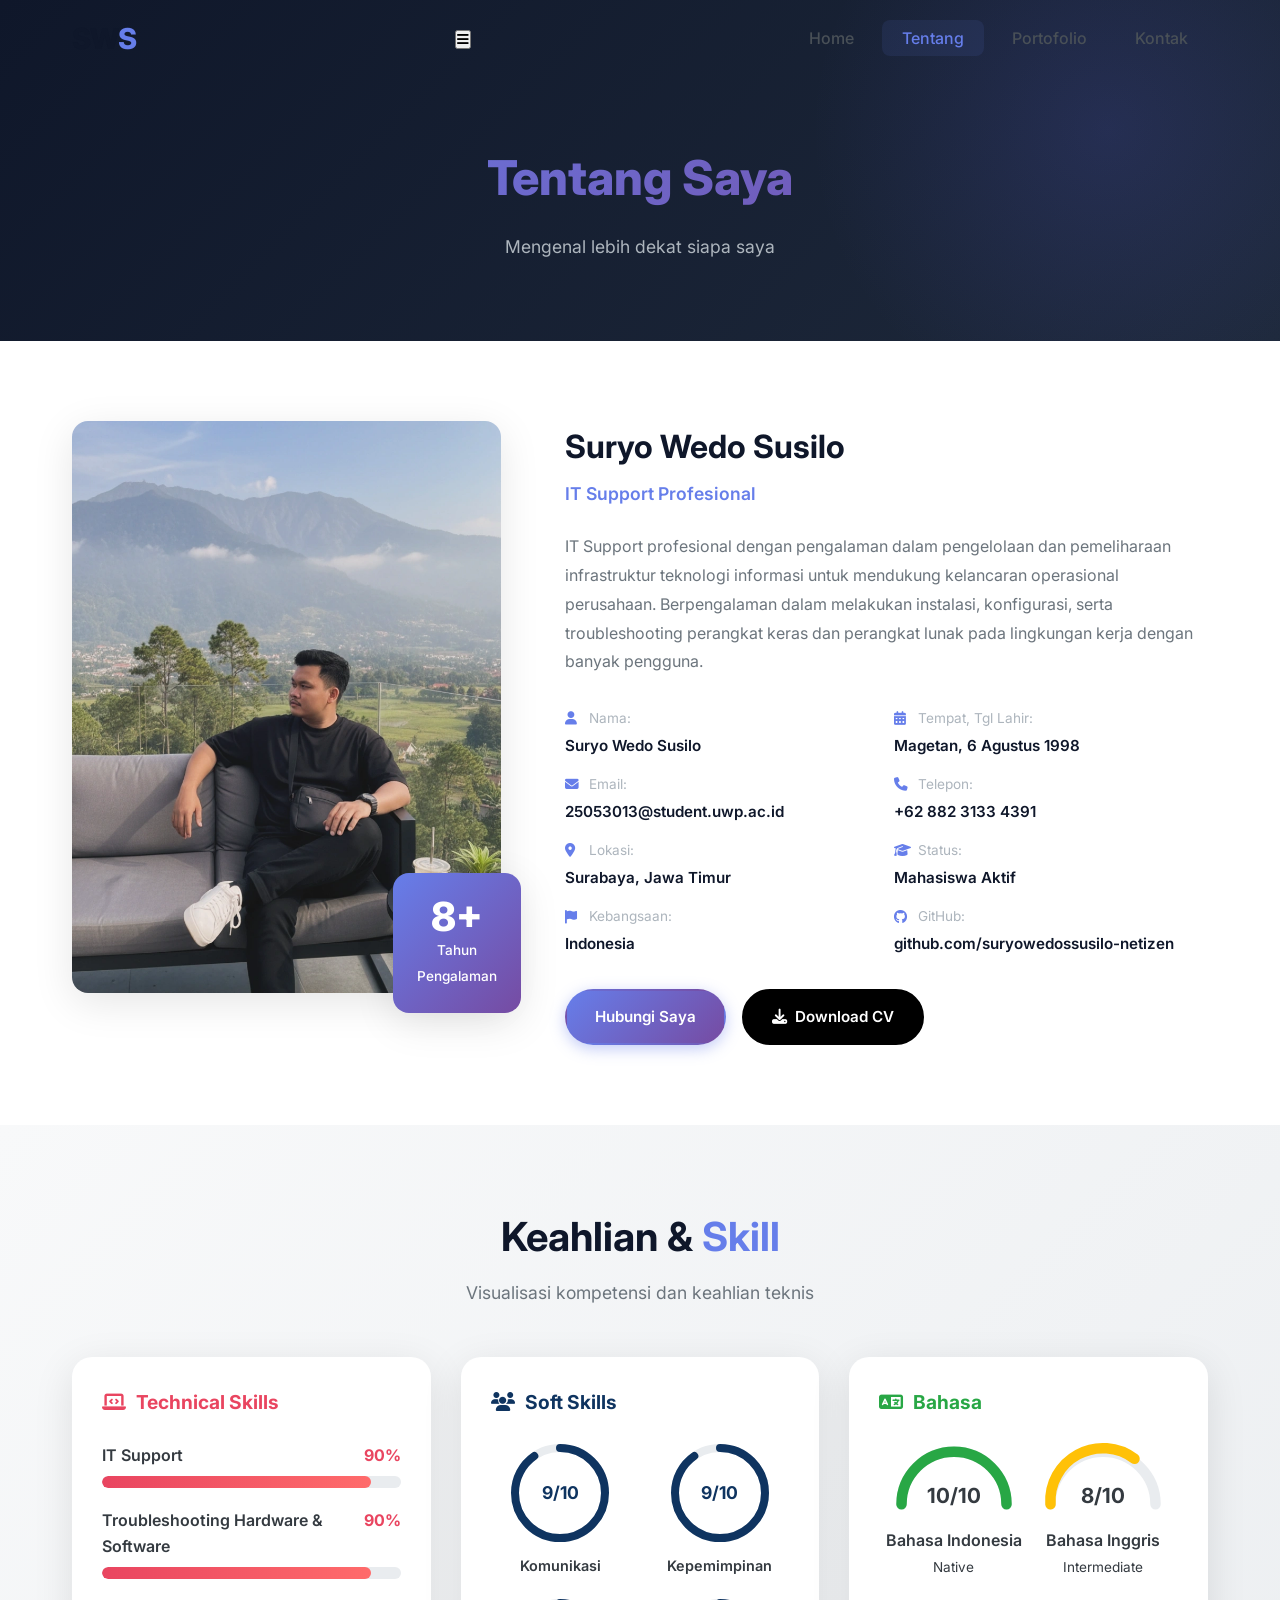
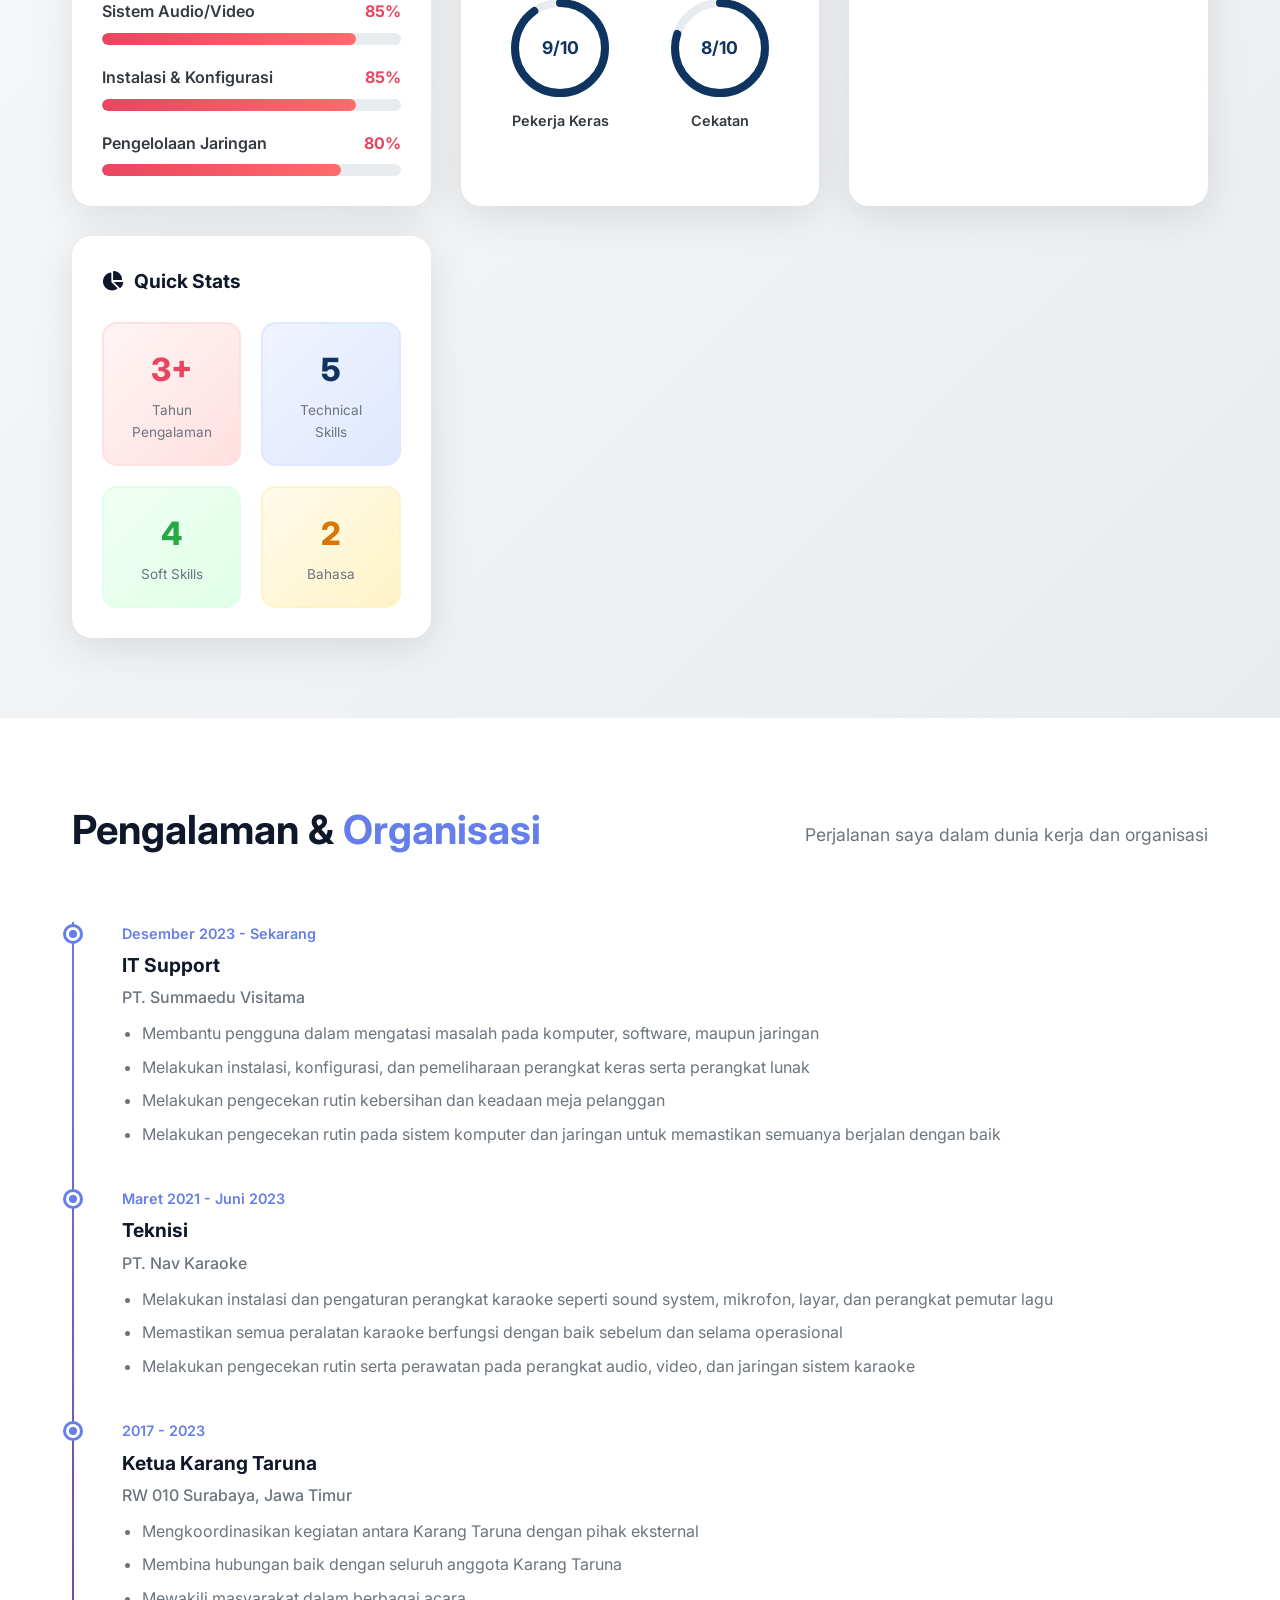
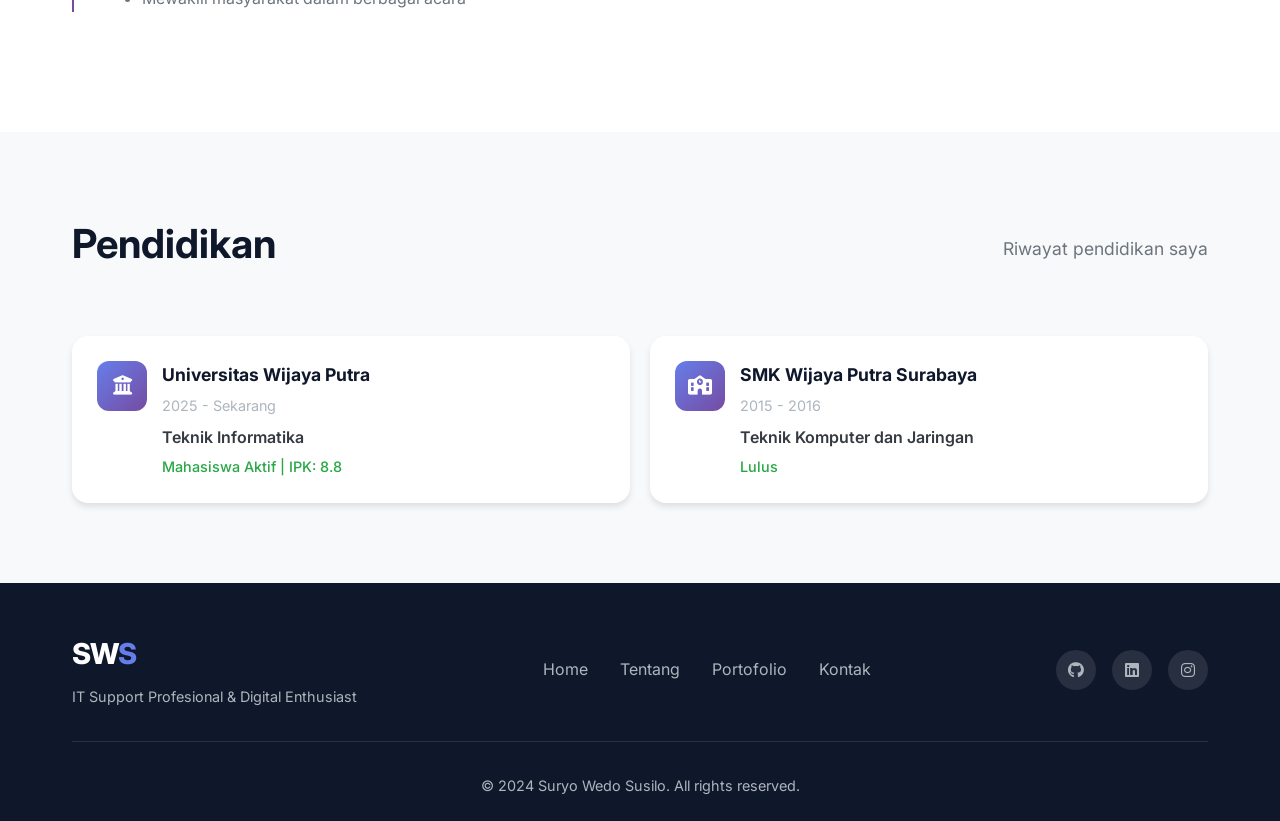
==== commit 24511e20: "Update print statement from 'Hello' to 'Goodbye'" ====
--- a/about.html
+++ b/about.html
@@ -11,7 +11,6 @@
     <link href="https://fonts.googleapis.com/css2?family=Inter:wght@300;400;500;600;700;800&display=swap" rel="stylesheet">
     <base target="_self">
     <style>
-        /* Move inline skill widths to stylesheet to avoid inline styles */
         .skill-fill { height: 100%; background-color: var(--accent-color, #4caf50); display: block; }
         .skill-fill[data-percent="90"] { width: 90%; }
         .skill-fill[data-percent="85"] { width: 85%; }
@@ -20,43 +19,36 @@
             padding: 80px 0;
             background: linear-gradient(135deg, #f8f9fa 0%, #e9ecef 100%);
         }
-        
         .section-header {
             text-align: center;
             margin-bottom: 50px;
         }
-        
         .section-title {
             font-size: 2.5rem;
             margin-bottom: 10px;
         }
-        
         .section-subtitle {
             color: #6c757d;
             font-size: 1.1rem;
         }
-        
         .skills-grid {
             display: grid;
             grid-template-columns: repeat(auto-fit, minmax(350px, 1fr));
             gap: 30px;
             margin-bottom: 40px;
         }
-        
         .skill-card {
             background: white;
             border-radius: 20px;
             padding: 30px;
             box-shadow: 0 10px 40px rgba(0,0,0,0.1);
         }
-        
         .skill-card h3 {
             margin-bottom: 25px;
             display: flex;
             align-items: center;
             gap: 10px;
         }
-        
         .tech-skills h3 {
             color: #e94560;
         }
@@ -161,11 +153,10 @@
     </style>
 </head>
 <body>
-    <!-- Navigation -->
     <nav id="navbar" class="navbar scrolled">
         <div class="container">
             <a href="index.html" class="logo">SW<span class="highlight">S</span></a>
-            <button type="button" class="nav-toggle" id="navToggle-about" aria-label="Toggle navigation">
+            <button type="button" class="navToggle" id="navToggle-about" aria-label="Toggle navigation">
                 <i class="fas fa-bars"></i>
             </button>
             <ul class="nav-menu" id="navMenu">
@@ -176,16 +167,12 @@
             </ul>
         </div>
     </nav>
-
-    <!-- About Hero -->
     <section class="page-hero">
         <div class="container">
             <h1 class="page-title">Tentang <span class="highlight">Saya</span></h1>
             <p class="page-subtitle">Mengenal lebih dekat siapa saya</p>
         </div>
     </section>
-
-    <!-- About Content -->
     <section class="about-section">
         <div class="container">
             <div class="about-grid">
@@ -202,7 +189,6 @@
                     <div class="about-text">
                         <p>IT Support profesional dengan pengalaman dalam pengelolaan dan pemeliharaan infrastruktur teknologi informasi untuk mendukung kelancaran operasional perusahaan. Berpengalaman dalam melakukan instalasi, konfigurasi, serta troubleshooting perangkat keras dan perangkat lunak pada lingkungan kerja dengan banyak pengguna.</p>
                     </div>
-
                     <div class="personal-info">
                         <div class="info-item">
                             <span class="label"><i class="fas fa-user"></i> Nama:</span>
@@ -237,7 +223,6 @@
                             <span class="value">github.com/suryowedossusilo-netizen</span>
                         </div>
                     </div>
-
                     <div class="about-buttons">
                         <a href="contact.html" class="btn btn-primary">Hubungi Saya</a>
                         <a href="https://drive.google.com/file/d/1eTiuidRUvcqx3aAX0KhzxMoconwBWNHU/view?usp=sharing" class="btn btn-black" target="_self" rel="noopener noreferrer">
@@ -248,8 +233,6 @@
             </div>
         </div>
     </section>
-
-    <!-- Skills Dashboard Section -->
     <section class="skills-dashboard-section">
         <div class="container">
             <div class="section-header">
@@ -258,7 +241,6 @@
             </div>
 
             <div class="dashboard-grid">
-                <!-- Technical Skills Card -->
                 <div class="dashboard-card card-technical">
                     <h3 class="card-title">
                         <i class="fas fa-laptop-code"></i> Technical Skills
@@ -314,8 +296,6 @@
                         </div>
                     </div>
                 </div>
-
-                <!-- Soft Skills Card -->
                 <div class="dashboard-card card-soft">
                     <h3 class="card-title">
                         <i class="fas fa-users"></i> Soft Skills
@@ -367,8 +347,6 @@
                         </div>
                     </div>
                 </div>
-
-                <!-- Languages Card -->
                 <div class="dashboard-card card-languages">
                     <h3 class="card-title">
                         <i class="fas fa-language"></i> Bahasa
@@ -404,8 +382,6 @@
                         </div>
                     </div>
                 </div>
-
-                <!-- Quick Stats Card -->
                 <div class="dashboard-card card-stats">
                     <h3 class="card-title">
                         <i class="fas fa-chart-pie"></i> Quick Stats
@@ -436,8 +412,6 @@
             </div>
         </div>
     </section>
-
-    <!-- Experience Timeline -->
     <section class="experience-section">
         <div class="container">
             <div class="section-header">
@@ -445,8 +419,6 @@
                 <p class="section-subtitle">Perjalanan saya dalam dunia kerja dan organisasi</p>
             </div>
             <div class="timeline" id="experienceTimeline">
-
-                <!-- Work Experience 1 -->
                 <div class="timeline-item">
                     <div class="timeline-date">Desember 2023 - Sekarang</div>
                     <div class="timeline-title">IT Support</div>
@@ -460,8 +432,6 @@
                         </ul>
                     </div>
                 </div>
-
-                <!-- Work Experience 2 -->
                 <div class="timeline-item">
                     <div class="timeline-date">Maret 2021 - Juni 2023</div>
                     <div class="timeline-title">Teknisi</div>
@@ -474,8 +444,6 @@
                         </ul>
                     </div>
                 </div>
-
-                <!-- Organization Experience -->
                 <div class="timeline-item">
                     <div class="timeline-date">2017 - 2023</div>
                     <div class="timeline-title">Ketua Karang Taruna</div>
@@ -491,8 +459,6 @@
             </div>
         </div>
     </section>
-
-    <!-- Education Section -->
     <section class="education-section">
         <div class="container">
             <div class="section-header">
@@ -564,7 +530,6 @@
     <script src="js/animation.js"></script>
     <script>
         document.addEventListener('DOMContentLoaded', () => {
-            // Mobile menu toggle
             const navToggle = document.getElementById('navToggle');
             const navMenu = document.getElementById('navMenu');
 
@@ -574,8 +539,6 @@
                     navToggle.classList.toggle('active');
                 });
             }
-
-            // Animate skill bars on scroll
             const skillBars = document.querySelectorAll('.skill-fill');
             const observer = new IntersectionObserver((entries) => {
                 entries.forEach(entry => {
@@ -587,8 +550,6 @@
             }, { threshold: 0.5 });
 
             skillBars.forEach(bar => observer.observe(bar));
-
-            // Animate timeline items
             const timelineItems = document.querySelectorAll('.timeline-item');
             const timelineObserver = new IntersectionObserver((entries) => {
                 entries.forEach((entry, index) => {
@@ -603,4 +564,4 @@
             timelineItems.forEach(item => timelineObserver.observe(item));
         });
     </script>
-</body>+</body>
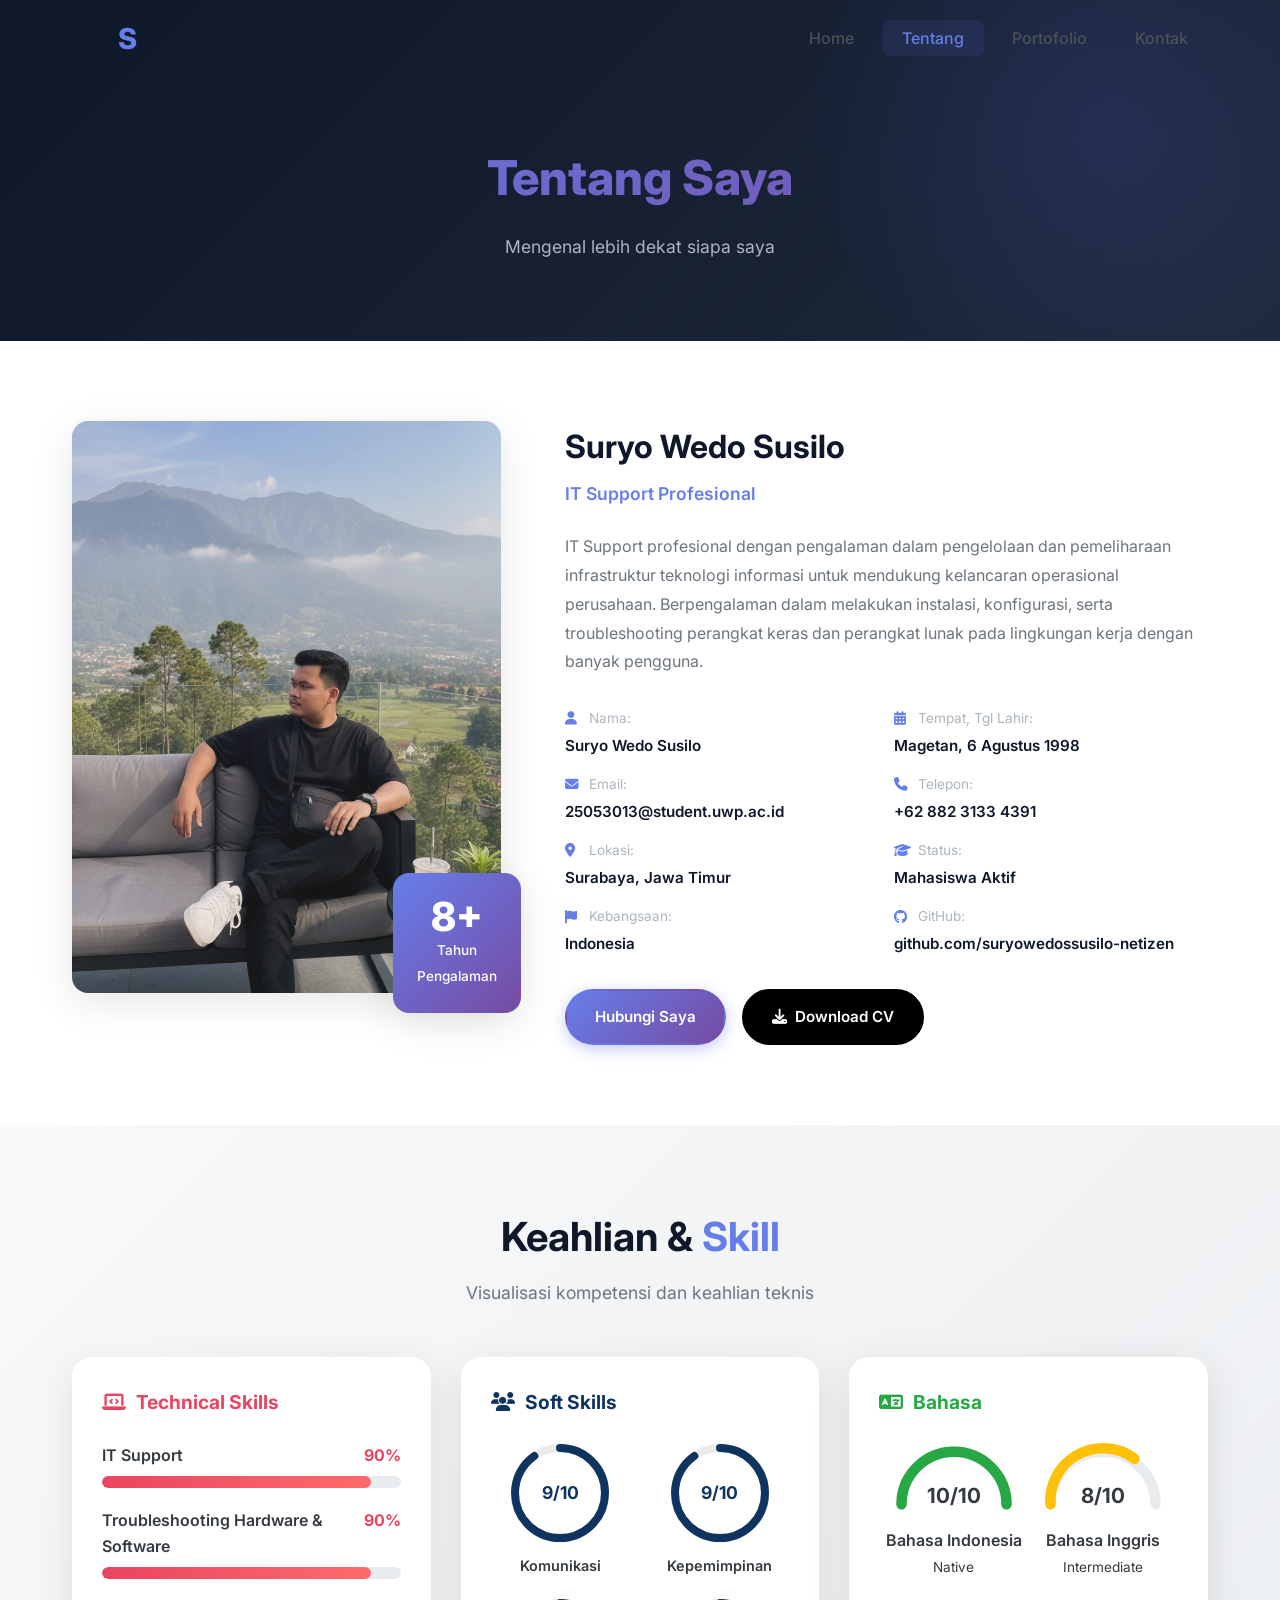
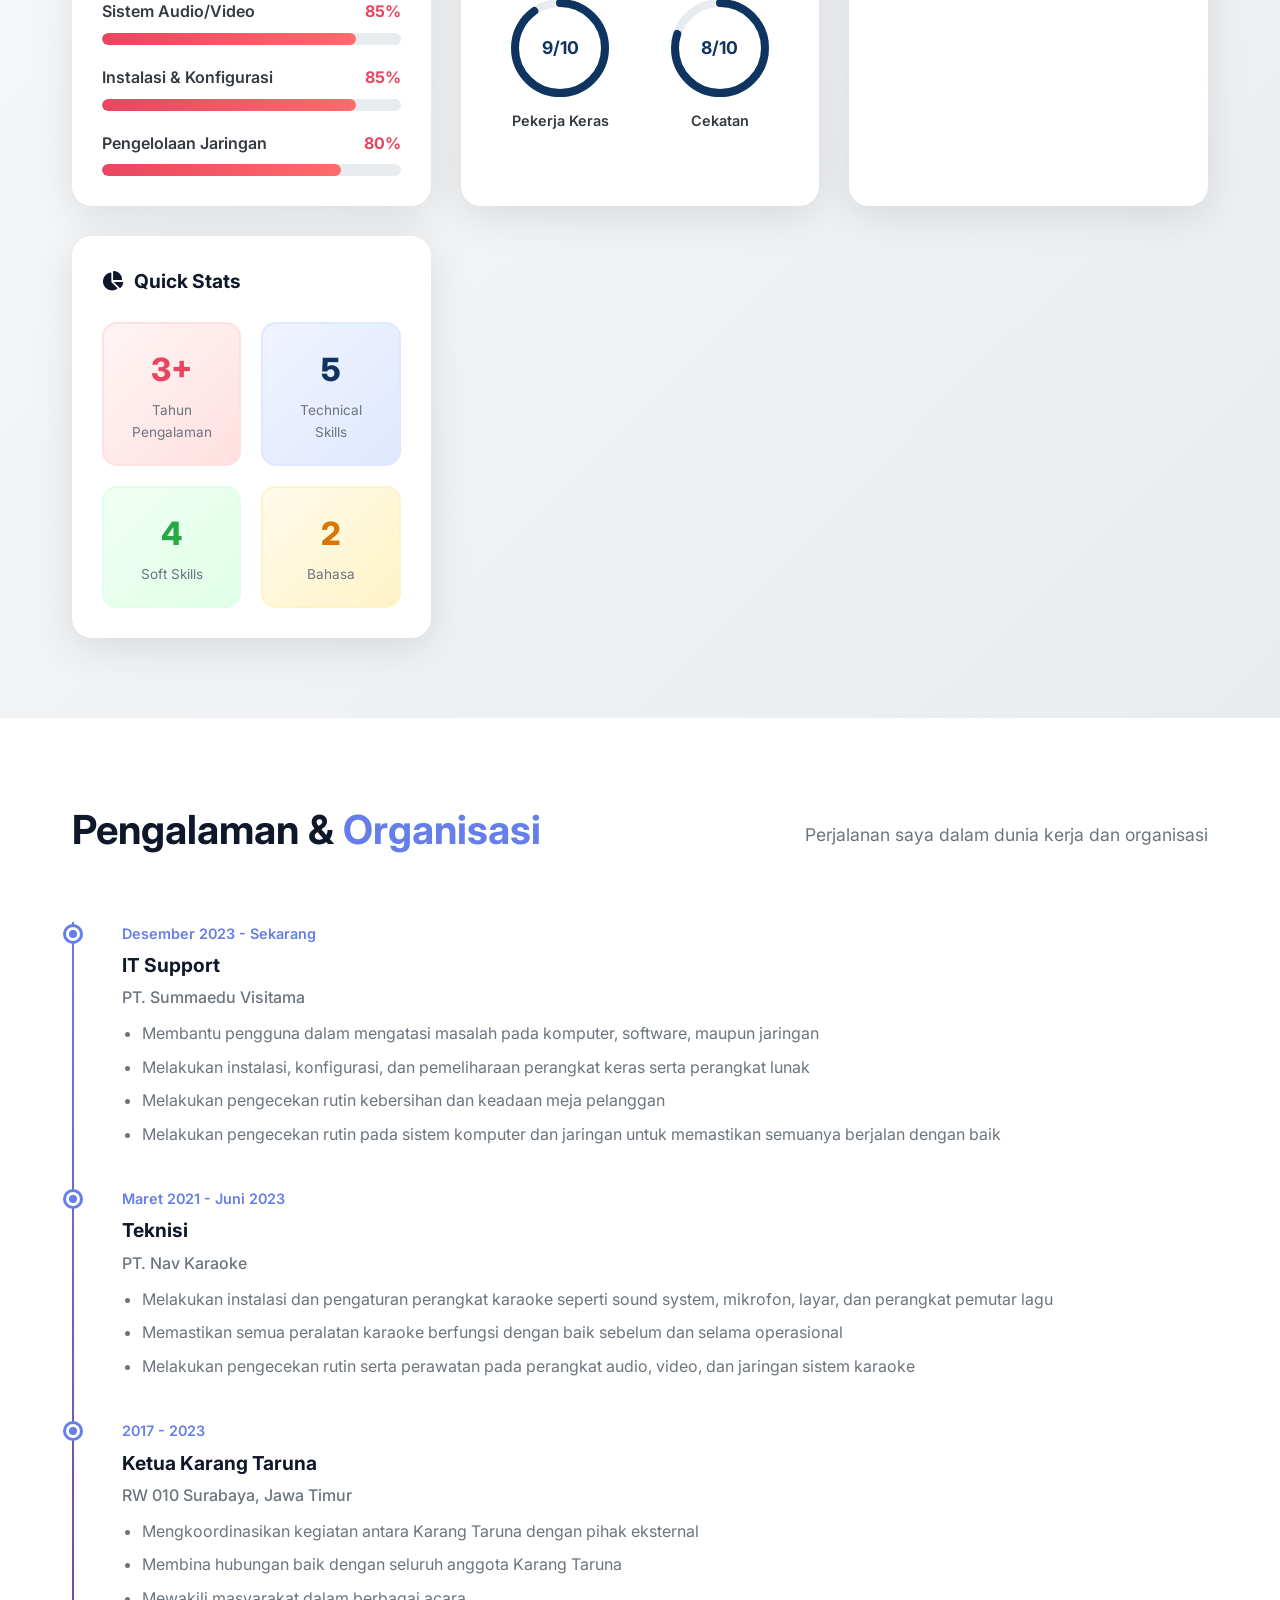
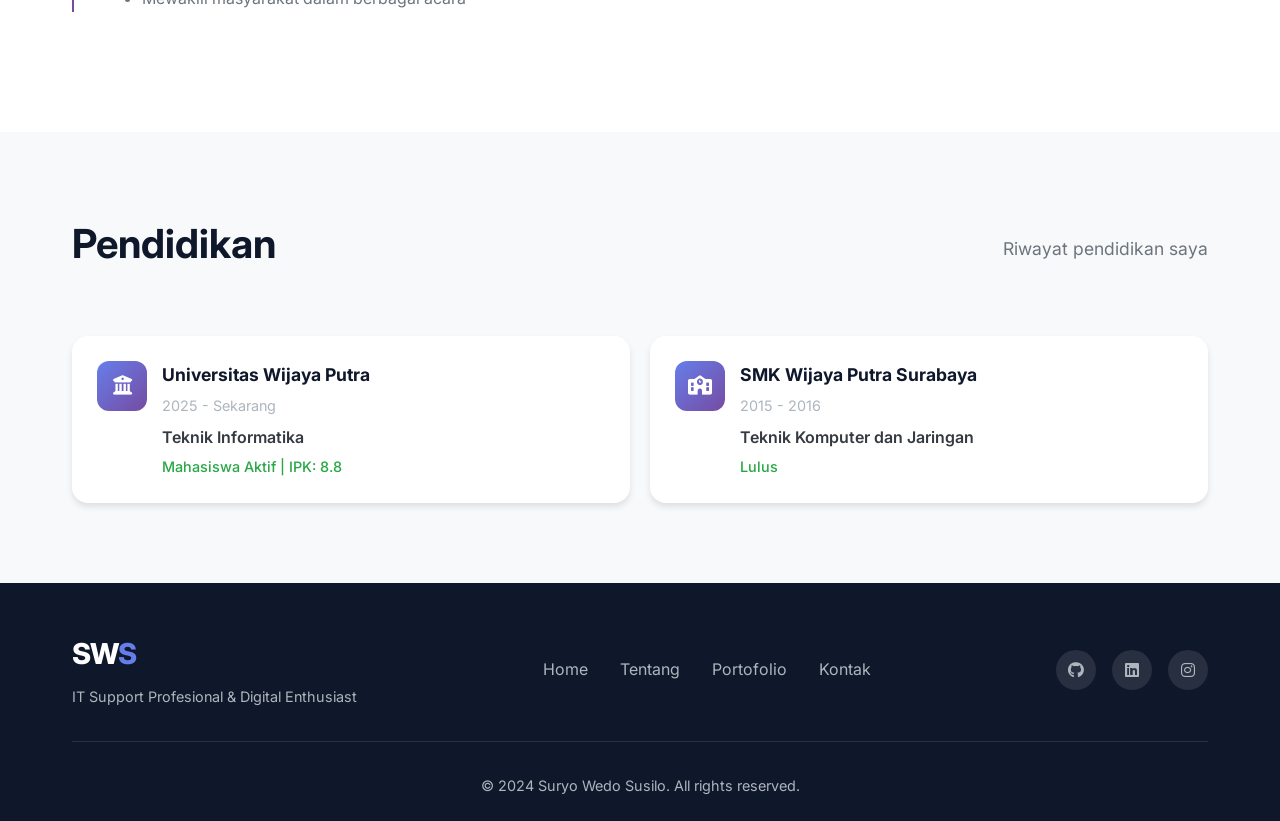
==== commit 21279fdd: "Update about.html" ====
--- a/about.html
+++ b/about.html
@@ -156,7 +156,7 @@
     <nav id="navbar" class="navbar scrolled">
         <div class="container">
             <a href="index.html" class="logo">SW<span class="highlight">S</span></a>
-            <button type="button" class="navToggle" id="navToggle-about" aria-label="Toggle navigation">
+            <button type="button" class="nav-toggle" id="navToggle" aria-label="Toggle navigation">
                 <i class="fas fa-bars"></i>
             </button>
             <ul class="nav-menu" id="navMenu">
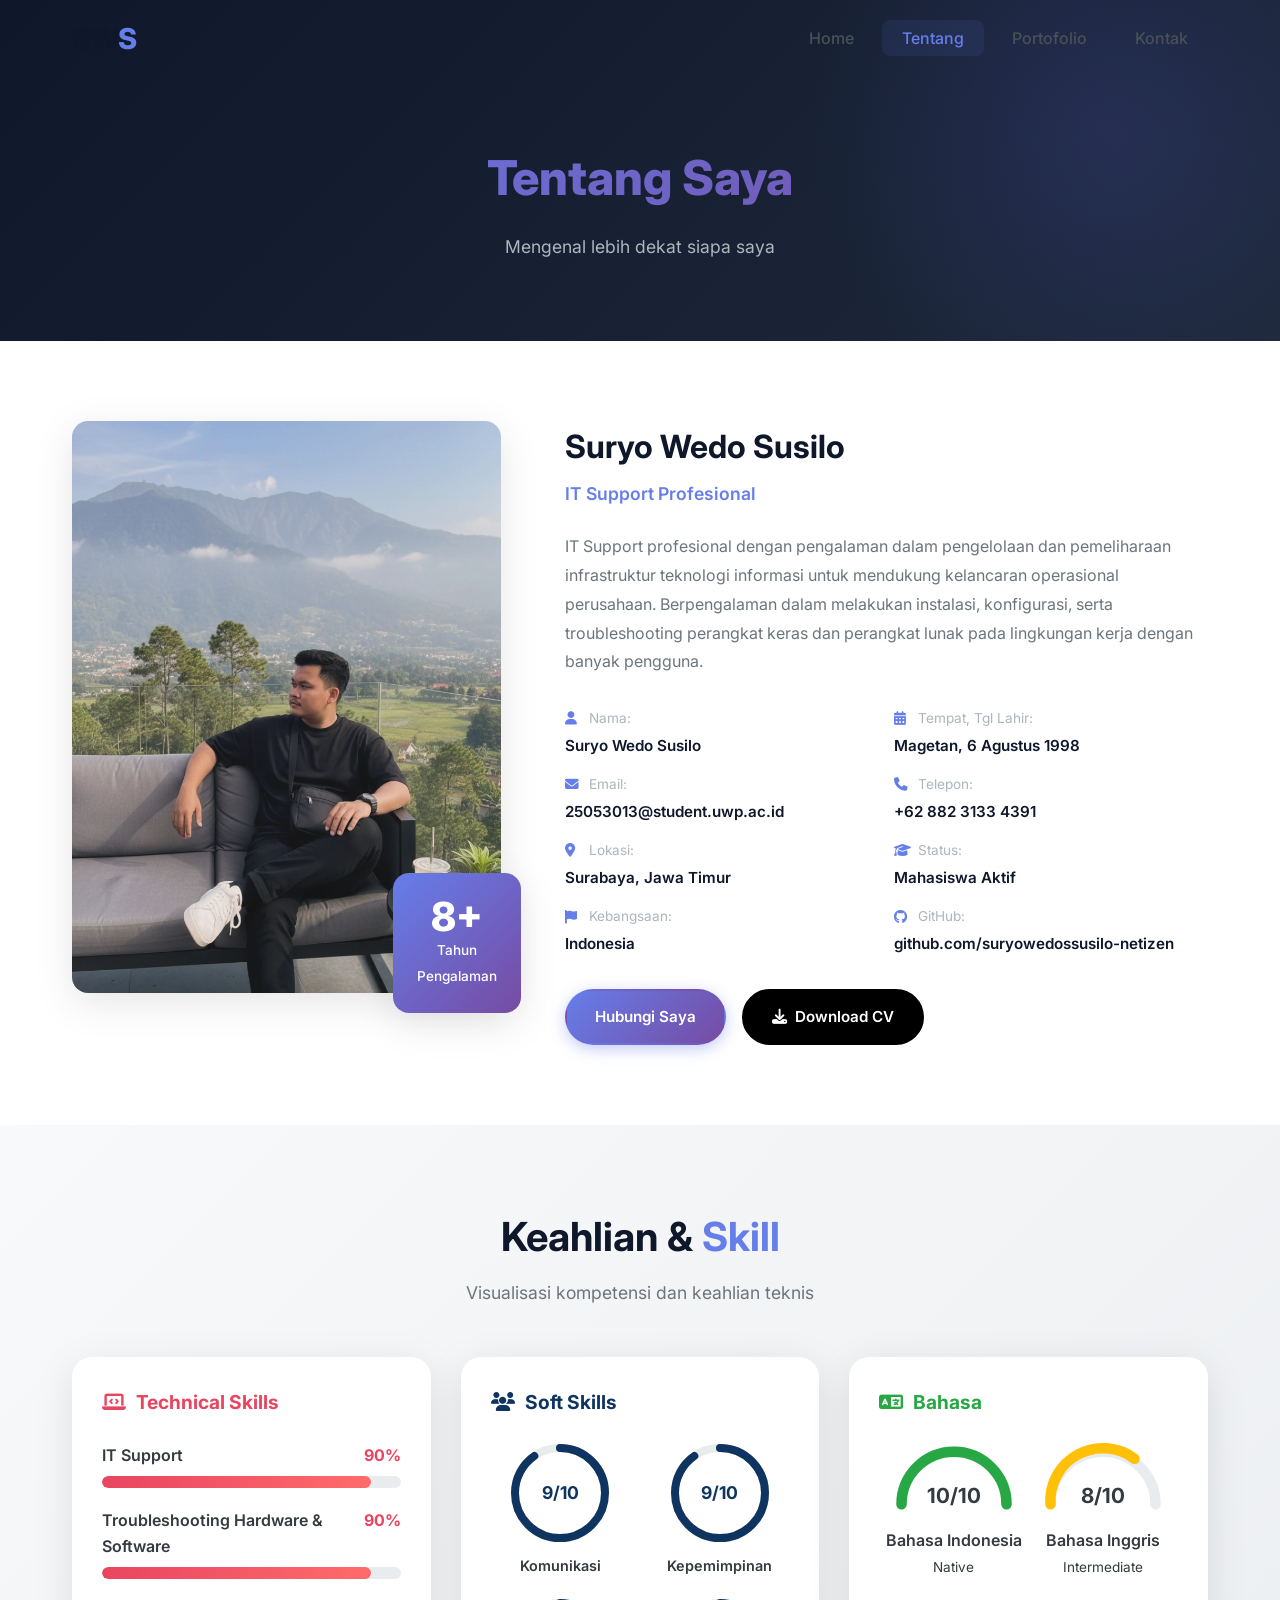
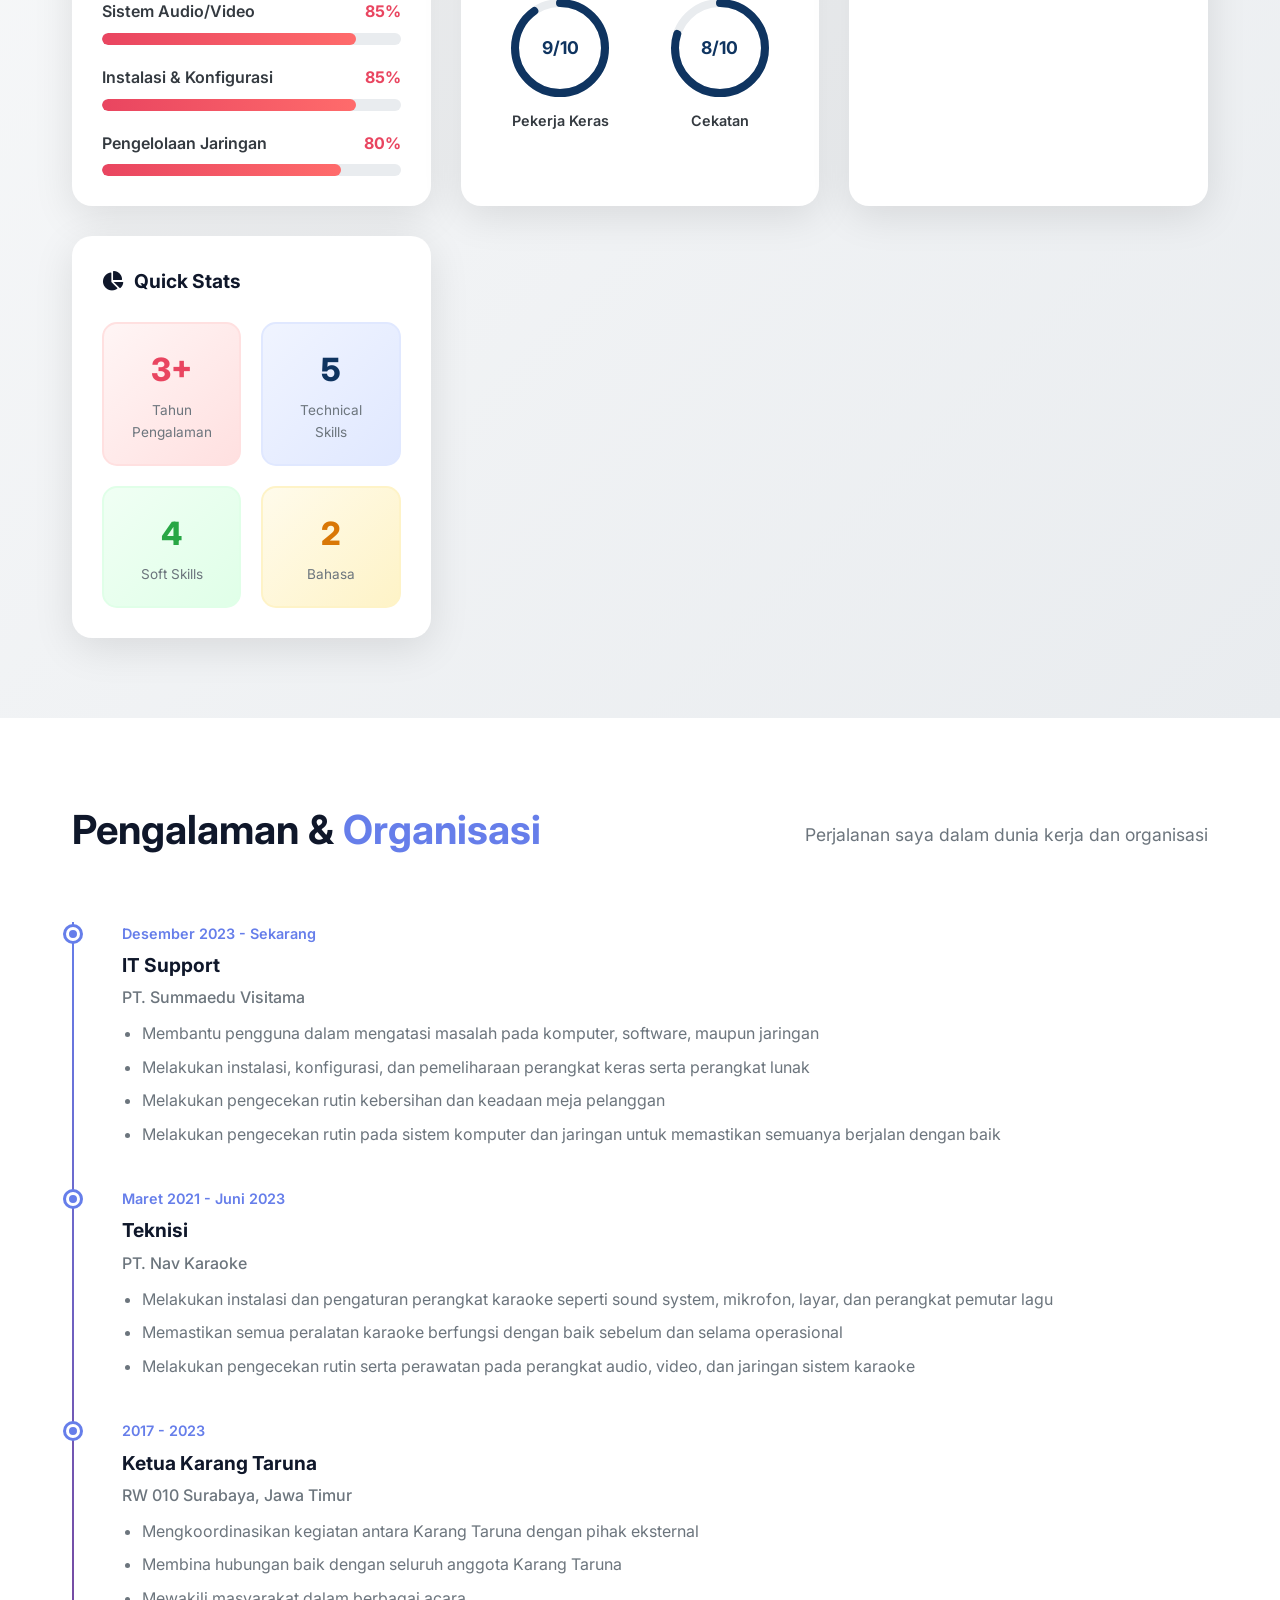
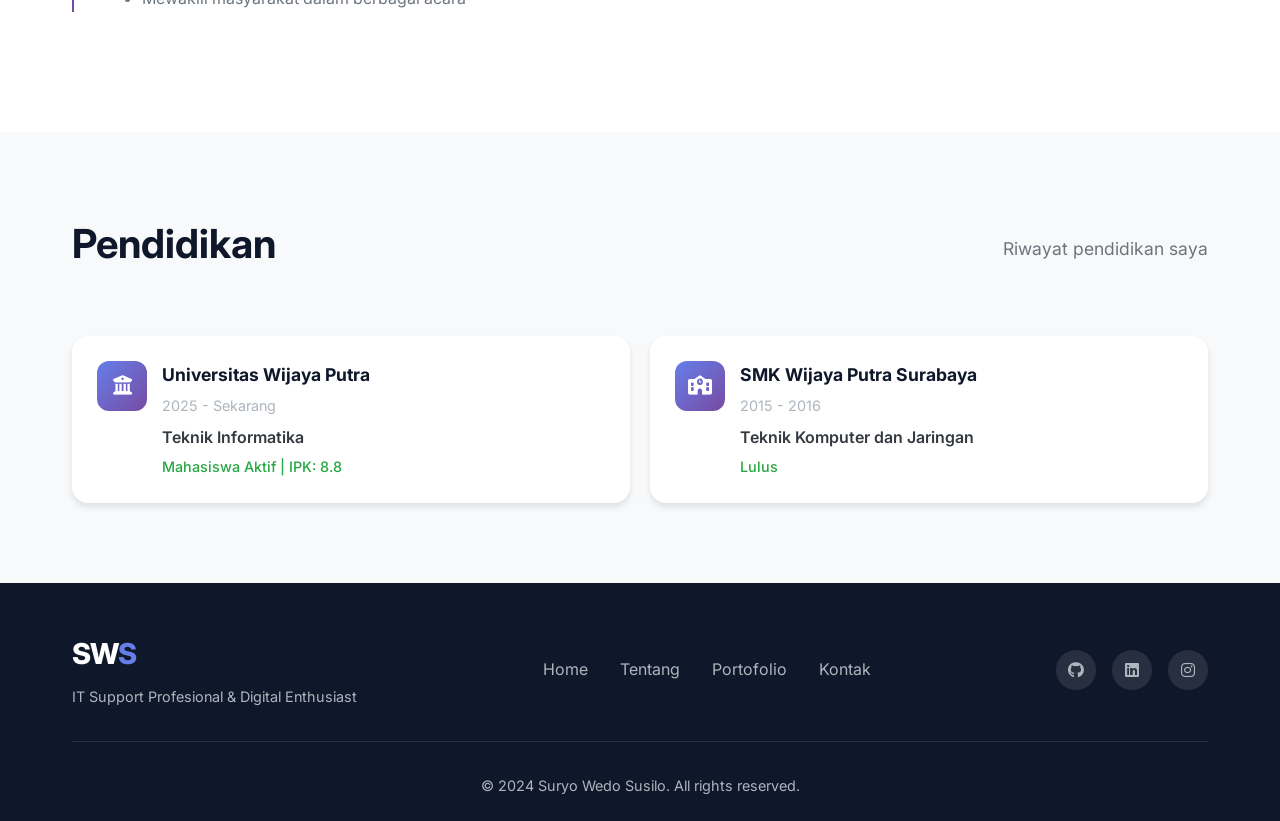
==== commit 0d35f63e: "Update print statement from 'Hello' to 'Goodbye'" ====
--- a/about.html
+++ b/about.html
@@ -529,15 +529,33 @@
     <script src="js/main.js"></script>
     <script src="js/animation.js"></script>
     <script>
-        document.addEventListener('DOMContentLoaded', () => {
-            const navToggle = document.getElementById('navToggle');
-            const navMenu = document.getElementById('navMenu');
-
-            if (navToggle && navMenu) {
-                navToggle.addEventListener('click', () => {
-                    navMenu.classList.toggle('active');
-                    navToggle.classList.toggle('active');
-                });
+       document.addEventListener('DOMContentLoaded', () => {
+    const skillBars = document.querySelectorAll('.skill-fill');
+    const observer = new IntersectionObserver((entries) => {
+        entries.forEach(entry => {
+            if (entry.isIntersecting) {
+                const percent = entry.target.getAttribute('data-percent');
+                entry.target.style.width = percent + '%';
+                entry.target.classList.add('animated');
+            }
+        });
+    }, { threshold: 0.5 });
+
+    skillBars.forEach(bar => observer.observe(bar));
+    
+    const timelineItems = document.querySelectorAll('.timeline-item');
+    const timelineObserver = new IntersectionObserver((entries) => {
+        entries.forEach((entry, index) => {
+            if (entry.isIntersecting) {
+                setTimeout(() => {
+                    entry.target.classList.add('animate-in');
+                }, index * 200);
+            }
+        });
+    }, { threshold: 0.2 });
+
+    timelineItems.forEach(item => timelineObserver.observe(item));
+});
             }
             const skillBars = document.querySelectorAll('.skill-fill');
             const observer = new IntersectionObserver((entries) => {
@@ -563,5 +581,6 @@
 
             timelineItems.forEach(item => timelineObserver.observe(item));
         });
-    </script>
+      </script>
 </body>
+</html>
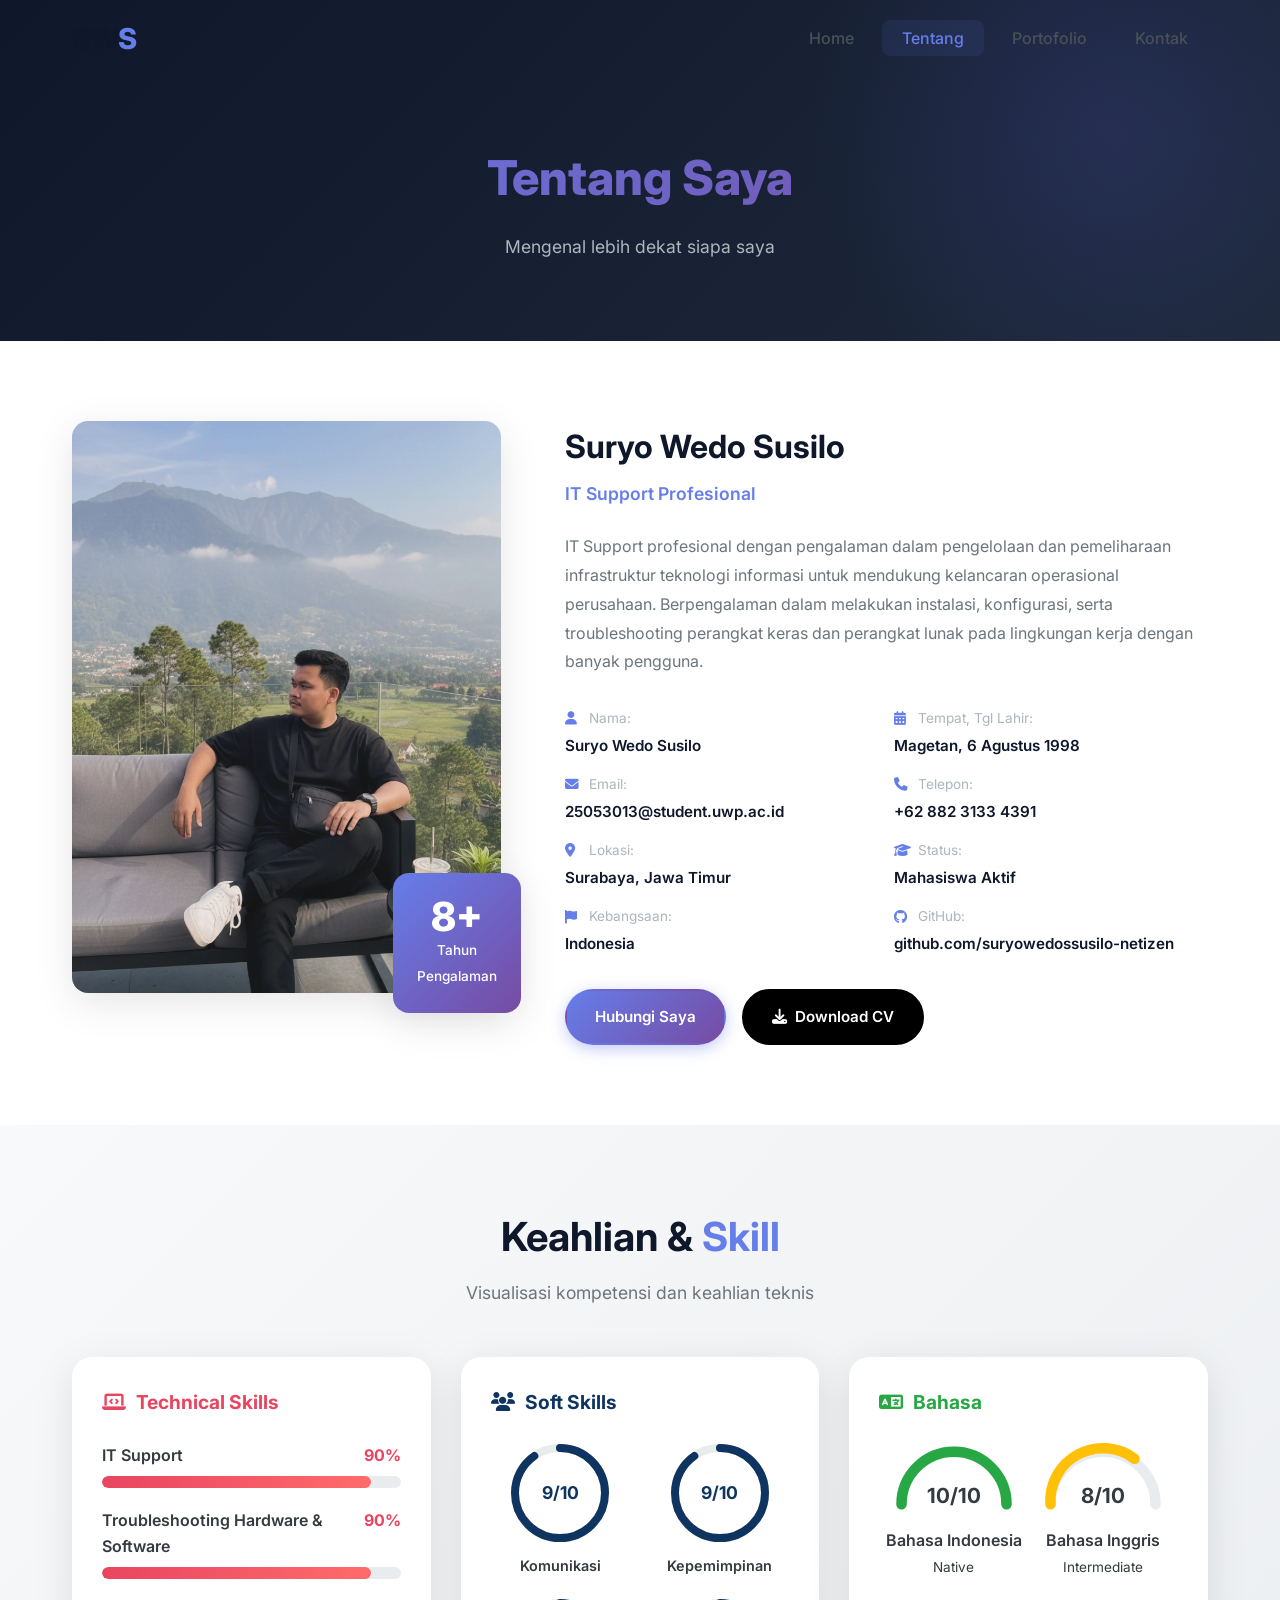
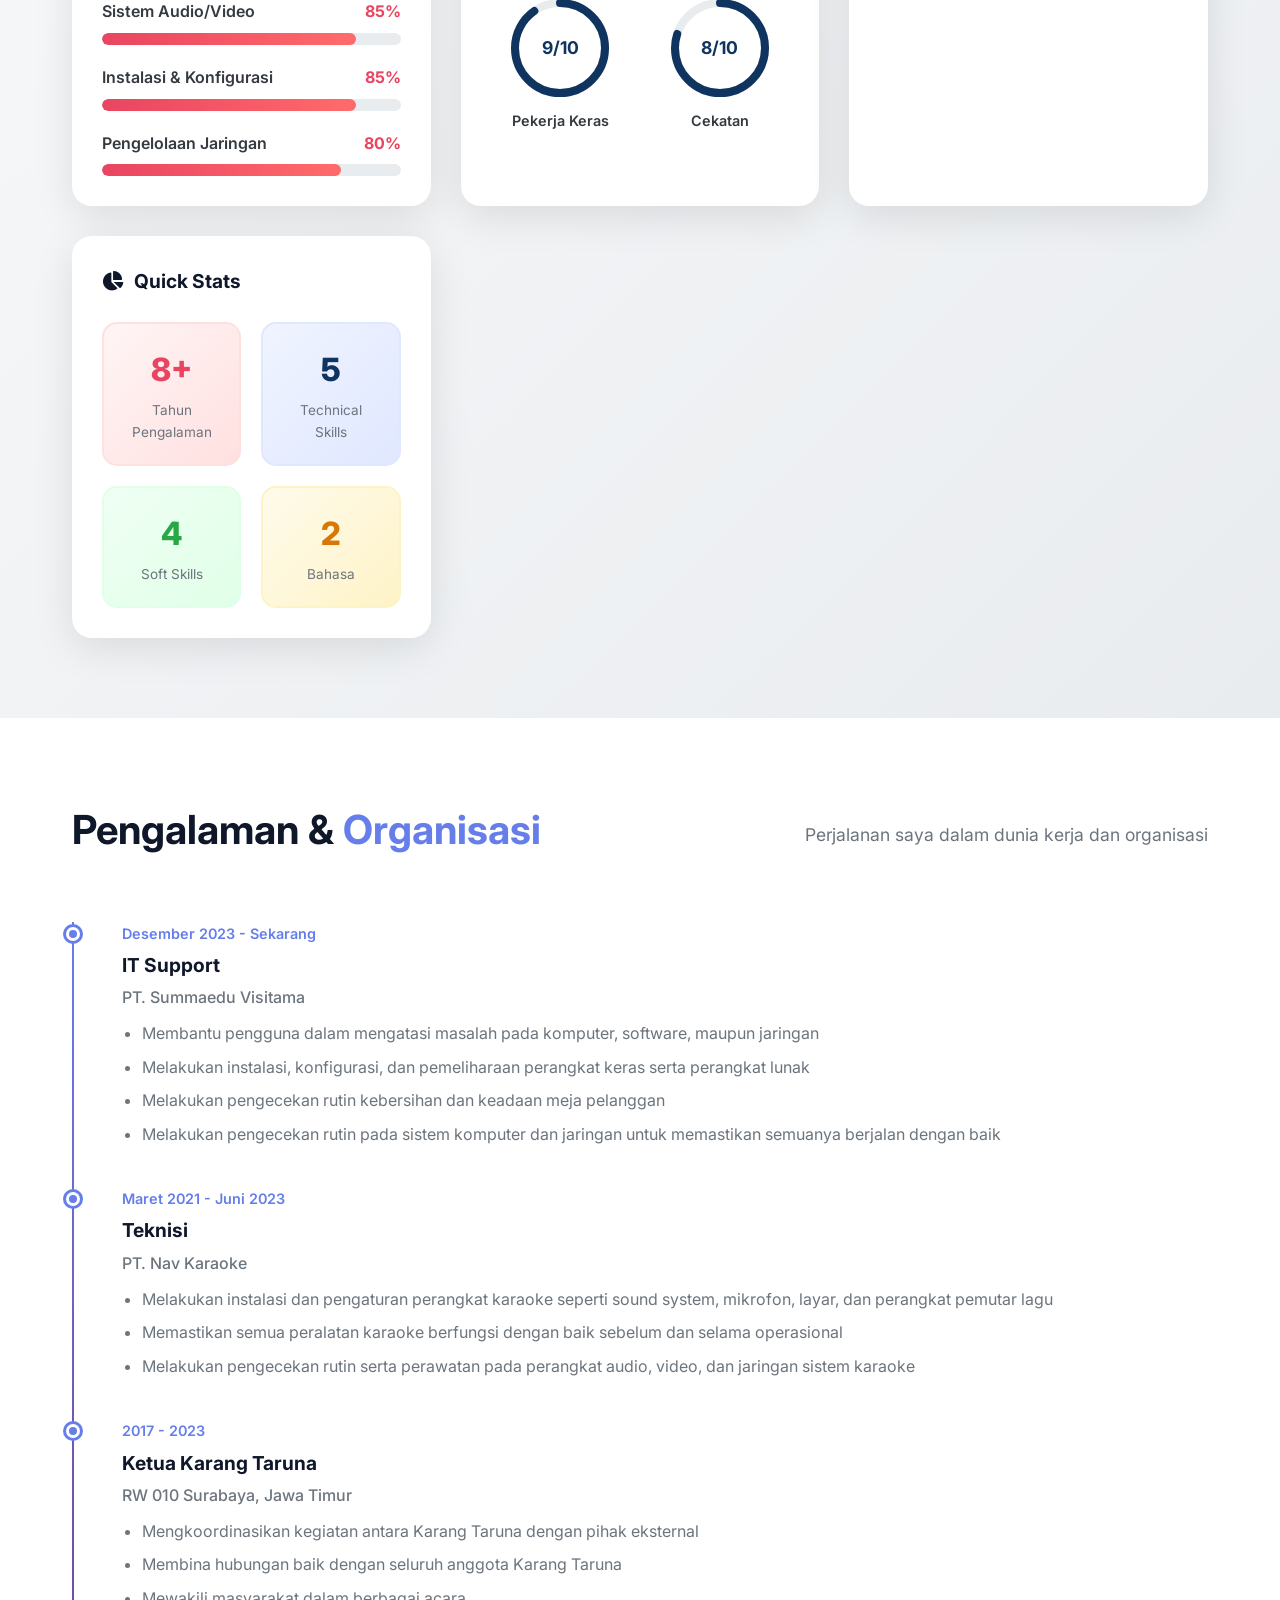
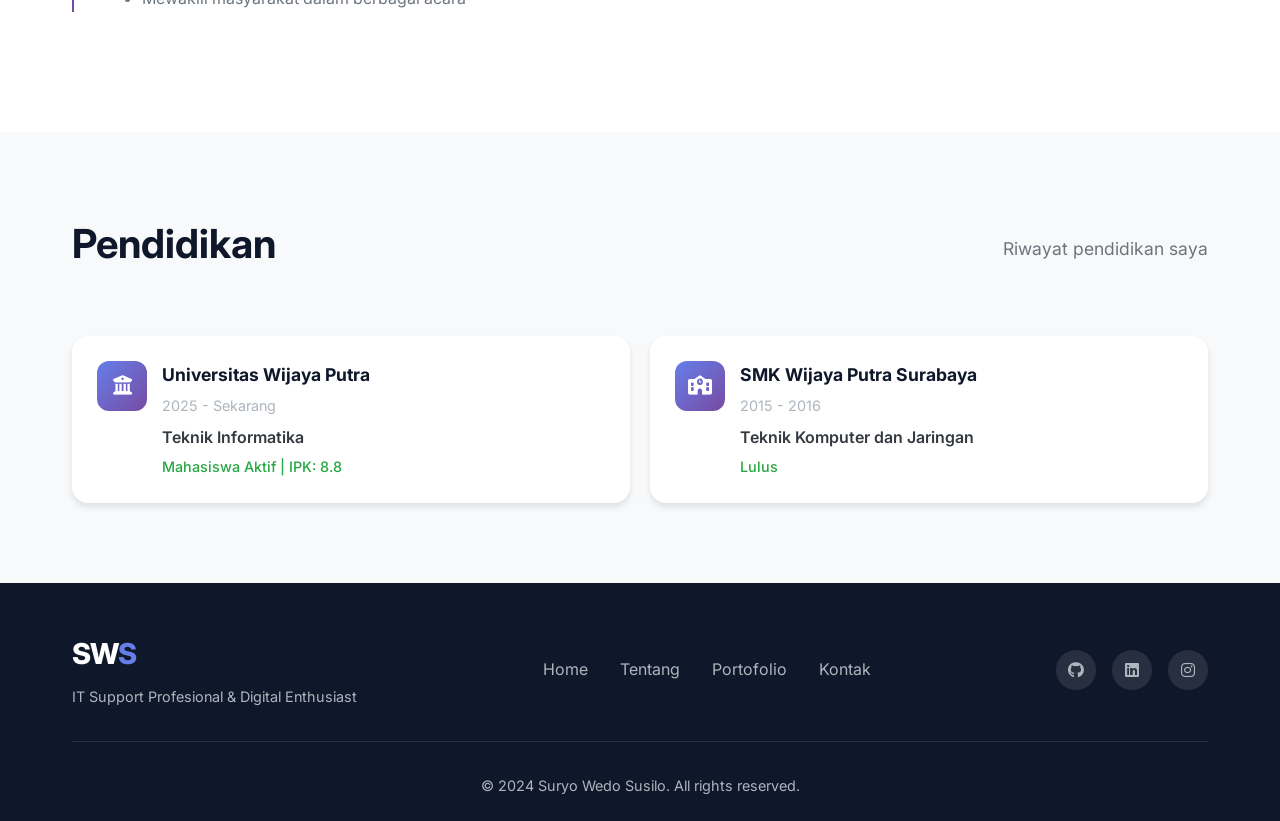
==== commit f82f95dc: "Update about.html" ====
--- a/about.html
+++ b/about.html
@@ -389,7 +389,7 @@
 
                     <div class="stats-grid-mini">
                         <div class="stat-mini stat-red">
-                            <div class="stat-mini-number">3+</div>
+                            <div class="stat-mini-number">8+</div>
                             <div class="stat-mini-label">Tahun Pengalaman</div>
                         </div>
 
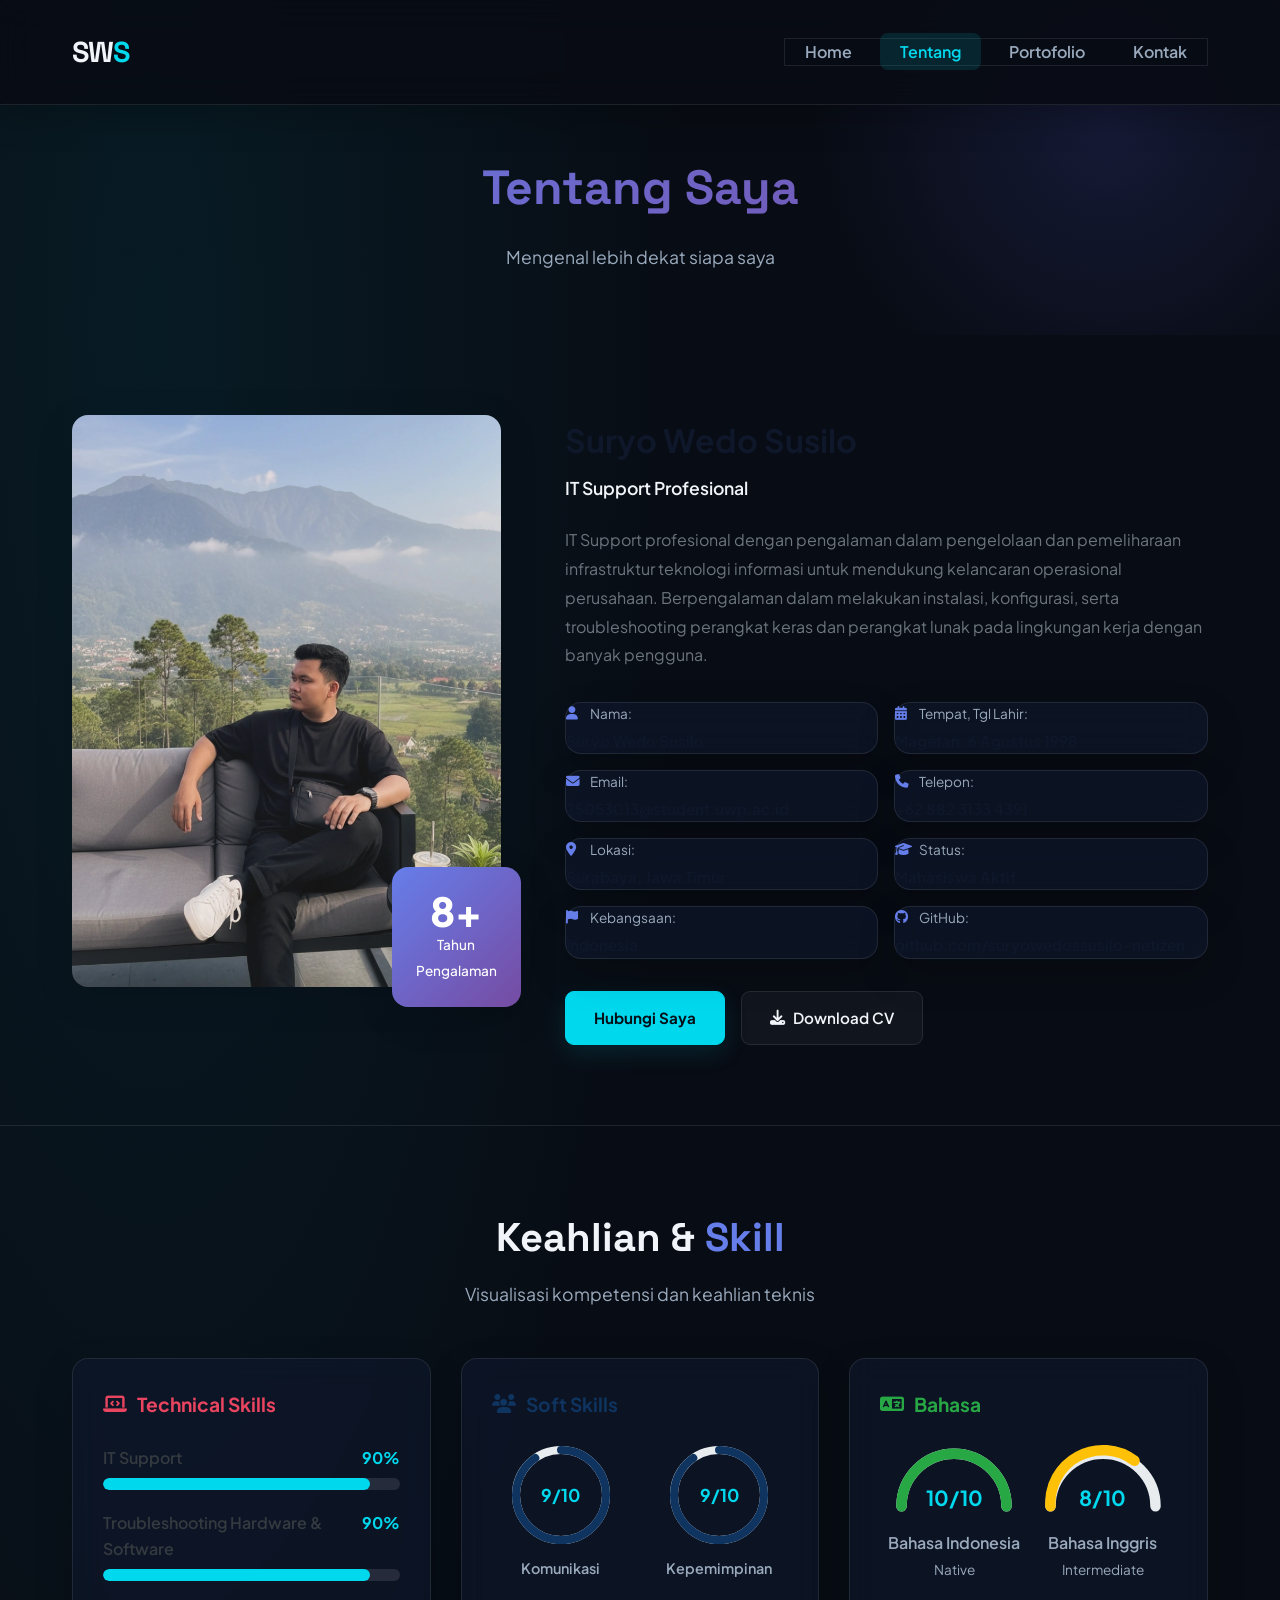
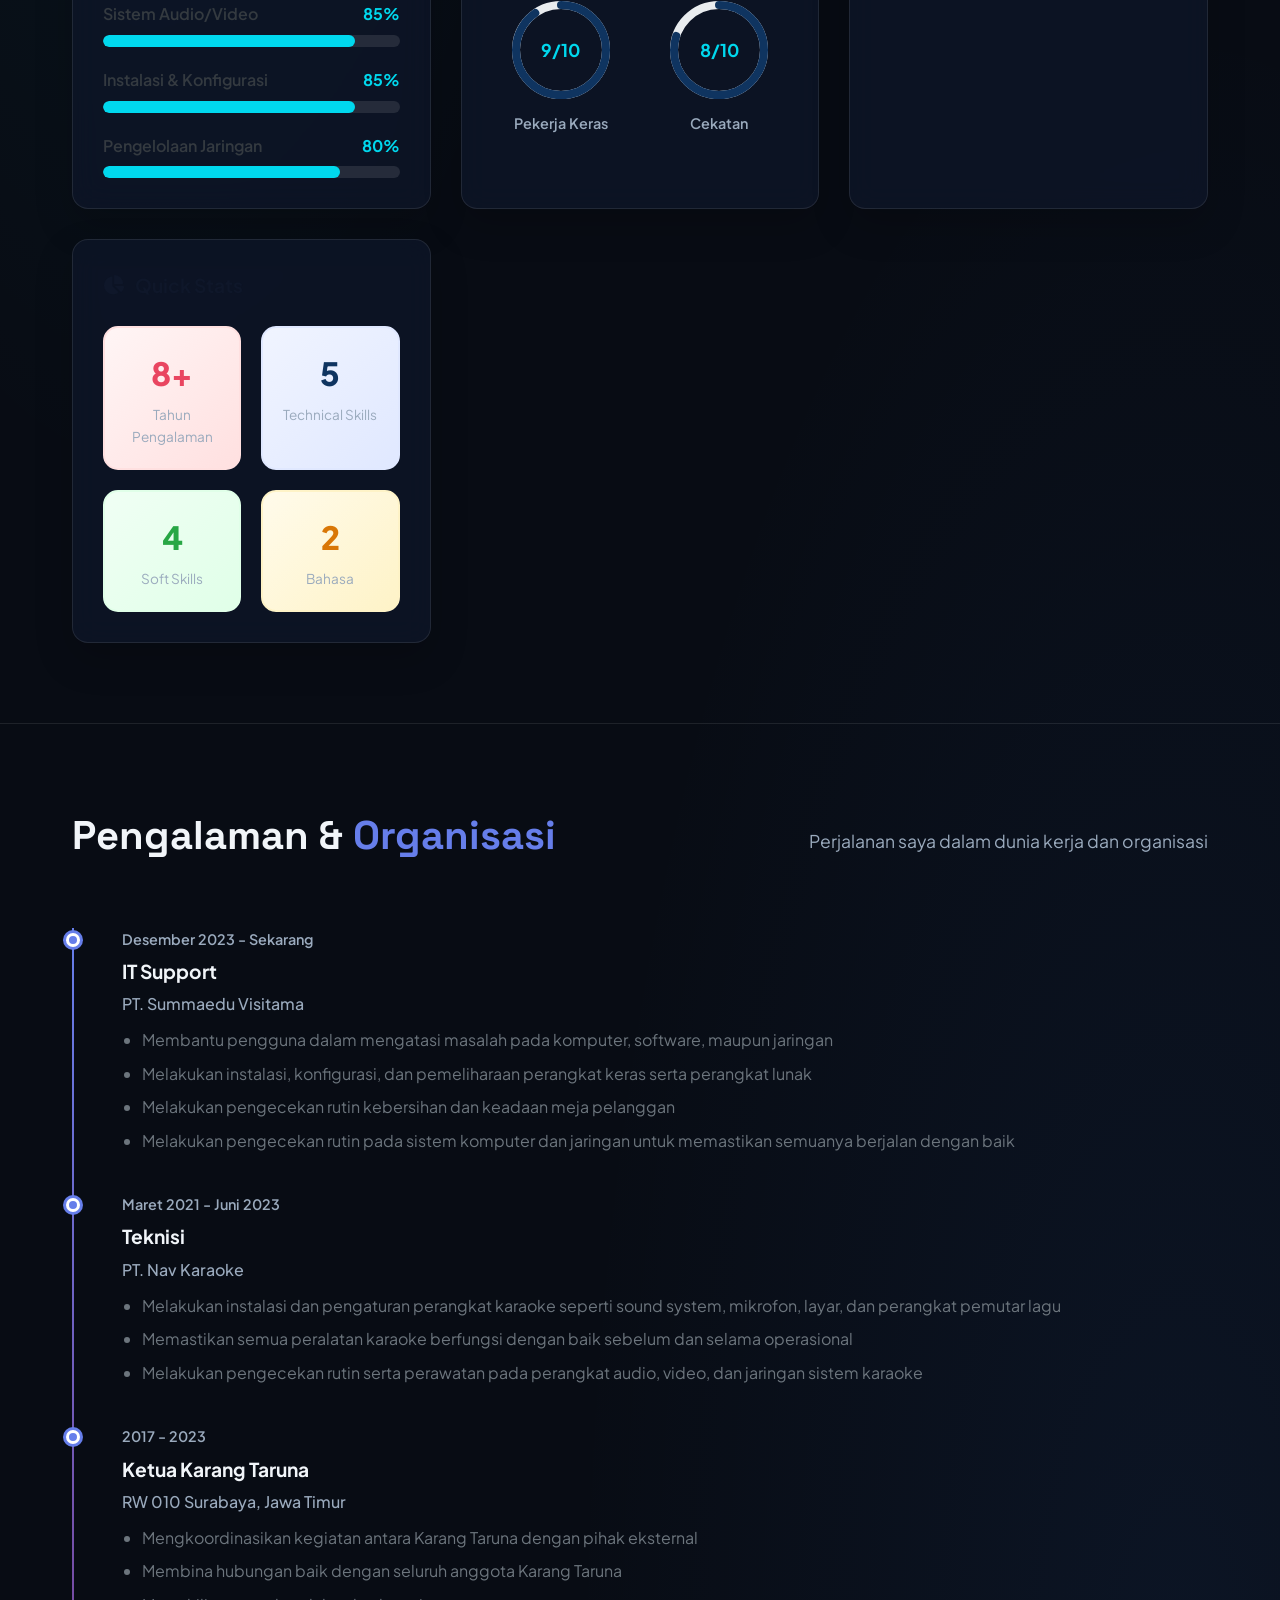
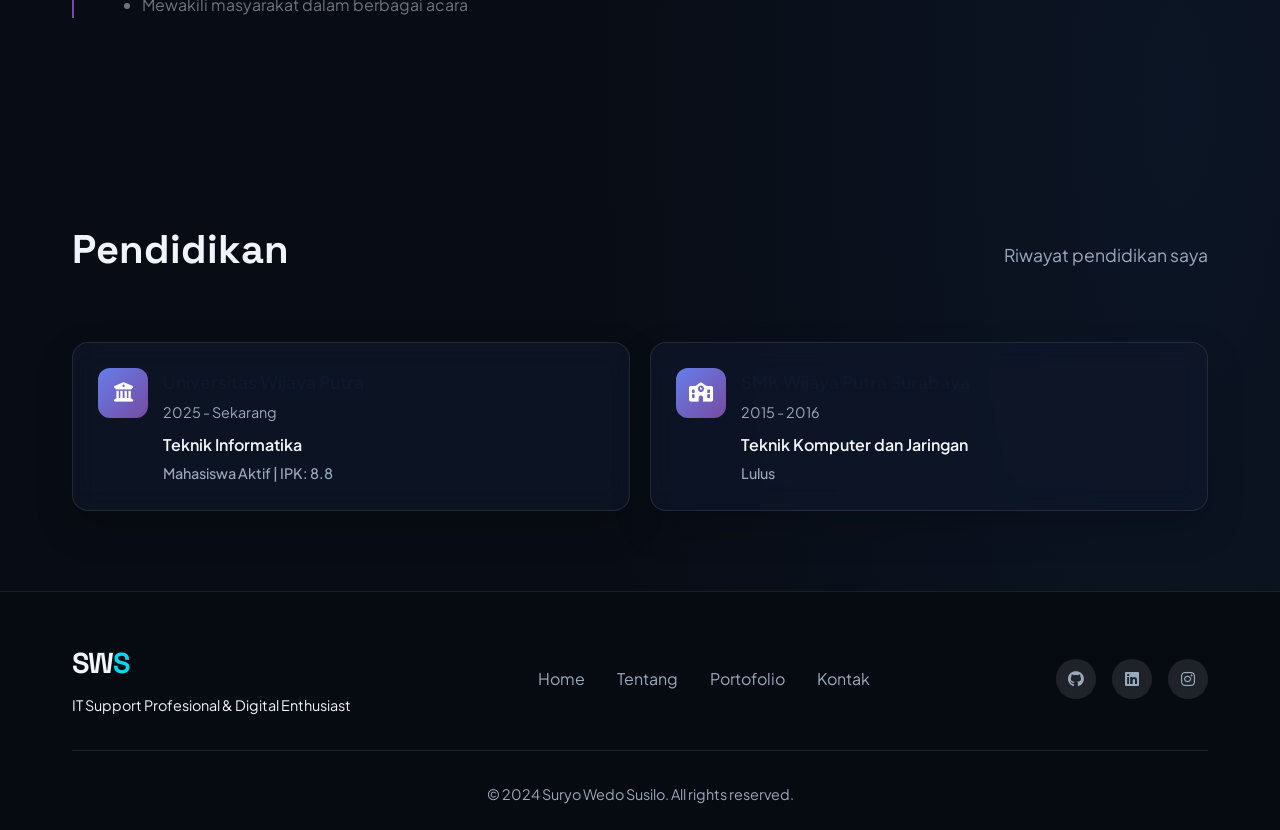
==== commit 8d564478: "Apply shared glass theme to about page" ====
--- a/about.html
+++ b/about.html
@@ -151,6 +151,10 @@
             font-size: 0.9rem;
         }
     </style>
+    <link rel="preconnect" href="https://fonts.googleapis.com">
+    <link rel="preconnect" href="https://fonts.gstatic.com" crossorigin>
+    <link href="https://fonts.googleapis.com/css2?family=Plus+Jakarta+Sans:wght@400;500;600;700&family=Space+Grotesk:wght@500;600;700&display=swap" rel="stylesheet">
+    <link rel="stylesheet" href="css/theme-glass.css?v=20261102">
 </head>
 <body>
     <nav id="navbar" class="navbar scrolled">
--- a/css/animation.css
+++ b/css/animation.css
@@ -1,8 +1,3 @@
-/* ============================================
-   ANIMATION.CSS - Animations & Effects
-   ============================================ */
-
-/* Fade In Up */
 @keyframes fadeInUp {
     from {
         opacity: 0;
@@ -16,9 +11,8 @@
 
 .fade-in-up {
     animation: fadeInUp 0.6s ease-out forwards;
-}
-
-/* Fade In Left */
+   
+}
 @keyframes fadeInLeft {
     from {
         opacity: 0;
@@ -34,7 +28,6 @@
     animation: fadeInLeft 0.6s ease-out forwards;
 }
 
-/* Fade In Right */
 @keyframes fadeInRight {
     from {
         opacity: 0;
@@ -50,7 +43,6 @@
     animation: fadeInRight 0.6s ease-out forwards;
 }
 
-/* Scale In */
 @keyframes scaleIn {
     from {
         opacity: 0;
@@ -66,7 +58,6 @@
     animation: scaleIn 0.5s ease-out forwards;
 }
 
-/* Slide In Bottom */
 @keyframes slideInBottom {
     from {
         opacity: 0;
@@ -82,7 +73,6 @@
     animation: slideInBottom 0.7s ease-out forwards;
 }
 
-/* Pulse */
 @keyframes pulse {
     0%, 100% {
         transform: scale(1);
@@ -96,7 +86,6 @@
     animation: pulse 2s ease-in-out infinite;
 }
 
-/* Float */
 @keyframes float {
     0%, 100% {
         transform: translateY(0);
@@ -110,7 +99,6 @@
     animation: float 3s ease-in-out infinite;
 }
 
-/* Shimmer */
 @keyframes shimmer {
     0% {
         background-position: -200% 0;
@@ -131,7 +119,6 @@
     animation: shimmer 2s infinite;
 }
 
-/* Gradient Border Animation */
 @keyframes gradientBorder {
     0% {
         background-position: 0% 50%;
@@ -153,7 +140,6 @@
     border-radius: 16px;
 }
 
-/* Rotate */
 @keyframes rotate {
     from {
         transform: rotate(0deg);
@@ -167,7 +153,6 @@
     animation: rotate 10s linear infinite;
 }
 
-/* Bounce In */
 @keyframes bounceIn {
     0% {
         opacity: 0;
@@ -190,7 +175,6 @@
     animation: bounceIn 0.6s ease-out forwards;
 }
 
-/* Glow */
 @keyframes glow {
     0%, 100% {
         box-shadow: 0 0 5px rgba(102, 126, 234, 0.5);
@@ -204,7 +188,6 @@
     animation: glow 2s ease-in-out infinite;
 }
 
-/* Typing Cursor */
 @keyframes blink {
     0%, 100% {
         opacity: 1;
@@ -214,7 +197,6 @@
     }
 }
 
-/* Counter Animation */
 @keyframes countUp {
     from {
         opacity: 0;
@@ -226,7 +208,6 @@
     }
 }
 
-/* Skill Bar Fill */
 @keyframes fillBar {
     from {
         width: 0;
@@ -237,7 +218,6 @@
     animation: fillBar 1.5s ease-out forwards;
 }
 
-/* Circular Progress */
 @keyframes circleProgress {
     from {
         stroke-dashoffset: 283;
@@ -248,7 +228,6 @@
     animation: circleProgress 1.5s ease-out forwards;
 }
 
-/* Card Hover Lift */
 .card-lift {
     transition: transform 0.3s ease, box-shadow 0.3s ease;
 }
@@ -258,7 +237,6 @@
     box-shadow: 0 20px 40px rgba(0, 0, 0, 0.15);
 }
 
-/* Image Zoom */
 .img-zoom {
     overflow: hidden;
 }
@@ -271,7 +249,6 @@
     transform: scale(1.1);
 }
 
-/* Button Ripple Effect */
 .btn-ripple {
     position: relative;
     overflow: hidden;
@@ -295,7 +272,6 @@
     height: 300px;
 }
 
-/* Stagger Animation Delays */
 .stagger-1 { animation-delay: 0.1s; }
 .stagger-2 { animation-delay: 0.2s; }
 .stagger-3 { animation-delay: 0.3s; }
@@ -303,7 +279,6 @@
 .stagger-5 { animation-delay: 0.5s; }
 .stagger-6 { animation-delay: 0.6s; }
 
-/* Scroll Reveal */
 .reveal {
     opacity: 0;
     transform: translateY(30px);
@@ -348,7 +323,6 @@
     transform: scale(1);
 }
 
-/* Parallax Effect */
 .parallax {
     background-attachment: fixed;
     background-position: center;
@@ -356,7 +330,6 @@
     background-size: cover;
 }
 
-/* Loading Skeleton */
 @keyframes skeleton {
     0% {
         background-position: -200px 0;
@@ -373,12 +346,10 @@
     border-radius: 4px;
 }
 
-/* Smooth Page Transitions */
 .page-transition {
     animation: fadeInUp 0.5s ease-out;
 }
 
-/* Hover Underline Effect */
 .hover-underline {
     position: relative;
 }
@@ -398,18 +369,15 @@
     width: 100%;
 }
 
-/* Magnetic Button Effect */
 .magnetic {
     transition: transform 0.2s ease;
 }
 
-/* Tilt Effect */
 .tilt {
     transform-style: preserve-3d;
     transition: transform 0.1s ease;
 }
 
-/* Glitch Effect */
 @keyframes glitch {
     0% {
         clip-path: inset(40% 0 61% 0);
@@ -463,7 +431,6 @@
     z-index: -2;
 }
 
-/* Wave Animation */
 @keyframes wave {
     0%, 100% {
         transform: translateY(0);
@@ -475,9 +442,7 @@
 
 .wave {
     animation: wave 2s ease-in-out infinite;
-}
-
-/* Progress Ring */
+
 .progress-ring {
     transform: rotate(-90deg);
 }
@@ -486,7 +451,6 @@
     transition: stroke-dashoffset 1s ease-in-out;
 }
 
-/* Notification Toast */
 @keyframes slideInRight {
     from {
         transform: translateX(100%);
@@ -517,7 +481,6 @@
     animation: slideOutRight 0.3s ease-in forwards;
 }
 
-/* Spinner */
 @keyframes spin {
     from {
         transform: rotate(0deg);
@@ -531,7 +494,6 @@
     animation: spin 1s linear infinite;
 }
 
-/* Heartbeat */
 @keyframes heartbeat {
     0%, 100% {
         transform: scale(1);
@@ -554,7 +516,6 @@
     animation: heartbeat 1.5s ease-in-out infinite;
 }
 
-/* Shake */
 @keyframes shake {
     0%, 100% { transform: translateX(0); }
     10%, 30%, 50%, 70%, 90% { transform: translateX(-5px); }
@@ -565,13 +526,11 @@
     animation: shake 0.5s ease-in-out;
 }
 
-/* Focus Ring */
 .focus-ring:focus {
     outline: none;
     box-shadow: 0 0 0 3px rgba(102, 126, 234, 0.3);
 }
 
-/* Custom Scrollbar */
 ::-webkit-scrollbar {
     width: 8px;
 }
@@ -589,8 +548,7 @@
     background: var(--gray-500);
 }
 
-/* Selection Color */
 ::selection {
     background: rgba(102, 126, 234, 0.3);
     color: var(--dark);
-}+}
--- a/css/theme-glass.css
+++ b/css/theme-glass.css
@@ -0,0 +1,238 @@
+/* Shared visual system: Dark Navy + restrained Glassmorphism */
+:root{
+  --glass-bg:#080c14;
+  --glass-panel:rgba(15,23,42,.72);
+  --glass-panel-strong:rgba(11,17,30,.94);
+  --glass-border:rgba(255,255,255,.09);
+  --glass-border-hover:rgba(0,229,255,.34);
+  --glass-cyan:#00d8ee;
+  --glass-cyan-soft:rgba(0,216,238,.12);
+  --glass-text:#f1f5f9;
+  --glass-muted:#9aaabd;
+  --glass-heading:"Space Grotesk",sans-serif;
+  --glass-body:"Plus Jakarta Sans",sans-serif;
+}
+html{scroll-behavior:smooth}
+body{font-family:var(--glass-body);background:var(--glass-bg);color:var(--glass-text)}
+body:not(.portfolio-home){background:
+  radial-gradient(ellipse at 12% 8%,rgba(0,216,238,.075),transparent 34rem),
+  radial-gradient(ellipse at 92% 82%,rgba(59,130,246,.075),transparent 38rem),
+  var(--glass-bg);color:var(--glass-text)}
+body:not(.portfolio-home) .navbar{
+  background:rgba(8,12,20,.88);border-bottom:1px solid var(--glass-border);
+  box-shadow:0 12px 35px rgba(0,0,0,.22);backdrop-filter:blur(18px)
+}
+body:not(.portfolio-home) .navbar.scrolled{background:rgba(8,12,20,.94)}
+body:not(.portfolio-home) .navbar .container{min-height:72px}
+body:not(.portfolio-home) .logo{font-family:var(--glass-heading);font-weight:700;color:var(--glass-text)}
+body:not(.portfolio-home) .logo .highlight{color:var(--glass-cyan)}
+body:not(.portfolio-home) .nav-menu a{color:var(--glass-muted);font-weight:600}
+body:not(.portfolio-home) .nav-menu a:hover,
+body:not(.portfolio-home) .nav-menu a.active{color:var(--glass-cyan);background:var(--glass-cyan-soft)}
+body:not(.portfolio-home) .nav-toggle{color:var(--glass-text);border:1px solid var(--glass-border);background:rgba(255,255,255,.04)}
+body:not(.portfolio-home) .nav-menu{background:rgba(8,12,20,.97);border:1px solid var(--glass-border)}
+body:not(.portfolio-home) .page-hero{padding:150px 0 64px;background:transparent}
+body:not(.portfolio-home) .page-title{font-family:var(--glass-heading);font-weight:700;color:var(--glass-text)}
+body:not(.portfolio-home) .page-title .highlight{color:var(--glass-cyan)}
+body:not(.portfolio-home) .page-subtitle{color:var(--glass-muted)}
+body:not(.portfolio-home) section:not(.page-hero){background:transparent}
+body:not(.portfolio-home) .about-section,
+body:not(.portfolio-home) .experience-section,
+body:not(.portfolio-home) .education-section,
+body:not(.portfolio-home) .projects-section,
+body:not(.portfolio-home) .contact-section{color:var(--glass-text);background:transparent}
+body:not(.portfolio-home) .about-content,
+body:not(.portfolio-home) .timeline-description,
+body:not(.portfolio-home) .project-description,
+body:not(.portfolio-home) .contact-info p{color:var(--glass-muted)}
+body:not(.portfolio-home) .about-role,
+body:not(.portfolio-home) .timeline-title,
+body:not(.portfolio-home) .education-major,
+body:not(.portfolio-home) .project-title,
+body:not(.portfolio-home) .contact-info h2{color:var(--glass-text)}
+body:not(.portfolio-home) .personal-info .info-item,
+body:not(.portfolio-home) .dashboard-card,
+body:not(.portfolio-home) .skill-card,
+body:not(.portfolio-home) .education-card,
+body:not(.portfolio-home) .project-card,
+body:not(.portfolio-home) .contact-form-wrapper,
+body:not(.portfolio-home) .contact-item{
+  background:var(--glass-panel);border:1px solid var(--glass-border);
+  border-radius:16px;box-shadow:0 16px 38px rgba(0,0,0,.18);
+  backdrop-filter:blur(14px);color:var(--glass-text)
+}
+body:not(.portfolio-home) .skills-dashboard-section{
+  background:rgba(255,255,255,.018);border-top:1px solid var(--glass-border);
+  border-bottom:1px solid var(--glass-border)
+}
+body:not(.portfolio-home) .section-title,
+body:not(.portfolio-home) .section-header h2{font-family:var(--glass-heading);color:var(--glass-text)}
+body:not(.portfolio-home) .section-subtitle,
+body:not(.portfolio-home) .timeline-company,
+body:not(.portfolio-home) .timeline-date,
+body:not(.portfolio-home) .education-year,
+body:not(.portfolio-home) .education-status,
+body:not(.portfolio-home) .info-item .label{color:var(--glass-muted)}
+body:not(.portfolio-home) .skill-header,
+body:not(.portfolio-home) .skill-bar-header span:first-child,
+body:not(.portfolio-home) .gauge-name,
+body:not(.portfolio-home) .gauge-level,
+body:not(.portfolio-home) .circular-label,
+body:not(.portfolio-home) .stat-mini-label{color:var(--glass-muted)}
+body:not(.portfolio-home) .skill-track,
+body:not(.portfolio-home) .gauge-bg,
+body:not(.portfolio-home) .circle-bg{background:rgba(255,255,255,.1)}
+body:not(.portfolio-home) .skill-fill,
+body:not(.portfolio-home) .gauge-fill,
+body:not(.portfolio-home) .circle-fill{background:var(--glass-cyan);border-color:var(--glass-cyan)}
+body:not(.portfolio-home) .skill-percent,
+body:not(.portfolio-home) .circular-text,
+body:not(.portfolio-home) .gauge-text{color:var(--glass-cyan)}
+body:not(.portfolio-home) .filter-btn{
+  color:var(--glass-muted);background:rgba(255,255,255,.035);
+  border:1px solid var(--glass-border);border-radius:8px
+}
+body:not(.portfolio-home) .filter-btn:hover,
+body:not(.portfolio-home) .filter-btn.active{
+  color:#061018;background:var(--glass-cyan);border-color:var(--glass-cyan)
+}
+body:not(.portfolio-home) .project-image{background:#111b2b}
+body:not(.portfolio-home) .project-badges .star-badge,
+body:not(.portfolio-home) .project-badges .category-badge{background:rgba(8,12,20,.88);color:var(--glass-cyan);border:1px solid var(--glass-border)}
+body:not(.portfolio-home) .tech-tag,
+body:not(.portfolio-home) .project-stats{color:var(--glass-muted)}
+body:not(.portfolio-home) .feature-item i,
+body:not(.portfolio-home) .project-link,
+body:not(.portfolio-home) .contact-icon,
+body:not(.portfolio-home) .social-icon{color:var(--glass-cyan)}
+body:not(.portfolio-home) .form-group label{color:var(--glass-text)}
+body:not(.portfolio-home) .form-group input,
+body:not(.portfolio-home) .form-group textarea,
+body:not(.portfolio-home) .form-group select{
+  color:var(--glass-text);background:rgba(255,255,255,.045);
+  border:1px solid var(--glass-border);border-radius:9px
+}
+body:not(.portfolio-home) .form-group input::placeholder,
+body:not(.portfolio-home) .form-group textarea::placeholder{color:#718096}
+body:not(.portfolio-home) .form-group input:focus,
+body:not(.portfolio-home) .form-group textarea:focus{outline:2px solid rgba(0,216,238,.22);border-color:var(--glass-cyan)}
+body:not(.portfolio-home) .btn-primary,
+body:not(.portfolio-home) .btn.btn-primary{
+  color:#061018;background:var(--glass-cyan);border:1px solid var(--glass-cyan);
+  border-radius:9px;font-weight:700;box-shadow:0 8px 24px rgba(0,216,238,.12)
+}
+body:not(.portfolio-home) .btn-black,
+body:not(.portfolio-home) .btn-secondary{color:var(--glass-text);background:rgba(255,255,255,.04);border:1px solid var(--glass-border);border-radius:9px}
+body:not(.portfolio-home) .footer{background:#060a11;border-top:1px solid var(--glass-border);color:var(--glass-muted)}
+body:not(.portfolio-home) .footer-brand,
+body:not(.portfolio-home) .footer-brand h3{color:var(--glass-text)}
+body:not(.portfolio-home) .footer-links a,
+body:not(.portfolio-home) .footer-social a{color:var(--glass-muted)}
+body:not(.portfolio-home) .footer-links a:hover,
+body:not(.portfolio-home) .footer-social a:hover{color:var(--glass-cyan)}
+body:not(.portfolio-home) a:focus-visible,
+body:not(.portfolio-home) button:focus-visible,
+body:not(.portfolio-home) input:focus-visible,
+body:not(.portfolio-home) textarea:focus-visible{outline:2px solid var(--glass-cyan);outline-offset:3px}
+
+/* Home: keep existing content and portrait, simplify the composition to the approved reference */
+.portfolio-home{
+  --ink:#080c14;--panel:#0f172a;--panel-raised:#111d31;
+  --steel:#00d8ee;--text:#f1f5f9;--muted:#9aaabd;
+  background:#080c14;color:var(--glass-text);font-family:var(--glass-body)
+}
+.portfolio-home .interface-backdrop{
+  background:radial-gradient(ellipse at 8% 12%,rgba(0,216,238,.13),transparent 34%),
+  radial-gradient(ellipse at 90% 85%,rgba(59,130,246,.12),transparent 38%),#080c14
+}
+.portfolio-home .navbar{background:rgba(8,12,20,.86);border:1px solid var(--glass-border);backdrop-filter:blur(18px)}
+.portfolio-home .navbar .logo{font-family:var(--glass-heading);letter-spacing:0;color:var(--glass-text)}
+.portfolio-home .navbar .logo span{color:var(--glass-cyan)}
+.portfolio-home .nav-menu a{font-family:var(--glass-body);letter-spacing:0;text-transform:none}
+.portfolio-home .nav-menu a:hover,.portfolio-home .nav-menu a.active{color:var(--glass-cyan);background:var(--glass-cyan-soft)}
+.portfolio-home .hero{min-height:0;padding:142px 0 72px}
+.portfolio-home .portfolio-window{
+  display:grid;grid-template-columns:minmax(0,1.15fr) minmax(260px,.85fr);
+  grid-template-areas:"copy portrait" "strip strip";
+  align-items:center;gap:30px;min-height:0;padding:82px 48px 28px;
+  background:var(--glass-panel-strong);border:1px solid var(--glass-border);
+  border-radius:24px;box-shadow:0 28px 70px rgba(0,0,0,.38);overflow:hidden
+}
+.portfolio-home .window-topline{height:48px;border-bottom:1px solid var(--glass-border)}
+.portfolio-home .window-label{font-family:var(--glass-body);font-size:.62rem;letter-spacing:.22em;color:var(--glass-muted)}
+.portfolio-home .window-controls i{background:#526578;box-shadow:none}
+.portfolio-home .profile-rail{display:none!important}
+.portfolio-home .hero-copy{grid-area:copy;max-width:590px;padding:0}
+.portfolio-home .eyebrow,.portfolio-home .section-kicker{font-family:var(--glass-body);color:var(--glass-cyan);letter-spacing:.13em}
+.portfolio-home .eyebrow span{background:var(--glass-cyan)}
+.portfolio-home .hero-copy h1{font-family:var(--glass-heading);font-size:clamp(3.2rem,6.2vw,5.7rem);font-weight:700;line-height:.98;letter-spacing:-.055em;color:var(--glass-text);text-shadow:none;margin:20px 0 14px}
+.portfolio-home .hero-copy h1 span{color:var(--glass-cyan)}
+.portfolio-home .hero-role{font-size:1rem;color:#dbe5ef}
+.portfolio-home .hero-role b{color:var(--glass-cyan)}
+.portfolio-home .hero-description{max-width:510px;color:var(--glass-muted);font-size:.96rem;line-height:1.8}
+.portfolio-home .hero-actions{display:flex;flex-wrap:wrap;gap:12px}
+.portfolio-home .interface-button{border-radius:9px;font-family:var(--glass-body);font-size:.86rem;padding:12px 20px}
+.portfolio-home .interface-button.primary{background:var(--glass-cyan);color:#061018;border:1px solid var(--glass-cyan)}
+.portfolio-home .interface-button.secondary{background:rgba(255,255,255,.035);color:var(--glass-text);border:1px solid var(--glass-border)}
+.portfolio-home .hero-portrait{grid-area:portrait;position:relative;inset:auto;width:100%;height:410px;max-width:370px;margin:auto;pointer-events:auto}
+.portfolio-home .portrait-frame{width:100%;height:100%;border-radius:18px;overflow:hidden;background:linear-gradient(145deg,rgba(0,216,238,.11),rgba(15,23,42,.28));border:1px solid var(--glass-border)}
+.portfolio-home .portrait-frame:before{inset:10% 8% 0;border-radius:48% 48% 10px 10px;background:rgba(0,216,238,.07);border-color:rgba(0,216,238,.15)}
+.portfolio-home .portrait-frame img{object-fit:cover;object-position:center 24%;mask-image:none;filter:none}
+.portfolio-home .portrait-index{color:var(--glass-muted)}
+.portfolio-home .portrait-index i{background:var(--glass-cyan)}
+.portfolio-home .system-strip{grid-area:strip;position:relative;inset:auto;display:flex;flex-wrap:wrap;gap:18px;margin:0;padding:16px 18px;min-height:0;border:1px solid var(--glass-border);border-radius:10px;background:rgba(255,255,255,.025);color:var(--glass-muted);font-family:var(--glass-body);font-size:.66rem}
+.portfolio-home .system-strip i{color:var(--glass-cyan)}
+.portfolio-home .system-strip .system-status{margin-left:auto}
+.portfolio-home .side-instrument{display:none}
+.portfolio-home .scroll-cue{color:var(--glass-muted)}
+.portfolio-home .intro-section{background:rgba(255,255,255,.018);border-color:var(--glass-border)}
+.portfolio-home .intro-heading h2,.portfolio-home .section-title{font-family:var(--glass-heading);letter-spacing:-.04em;color:var(--glass-text)}
+.portfolio-home .intro-heading h2 span,.portfolio-home .section-title span{color:var(--glass-cyan)}
+.portfolio-home .intro-heading p,.portfolio-home .intro-copy p{color:var(--glass-muted)}
+.portfolio-home .intro-panel,.portfolio-home .project-card{background:var(--glass-panel);border:1px solid var(--glass-border);border-radius:16px;box-shadow:0 16px 38px rgba(0,0,0,.2)}
+.portfolio-home .intro-copy h3,.portfolio-home .project-title{font-family:var(--glass-heading);color:var(--glass-text)}
+.portfolio-home .text-link,.portfolio-home .view-all{color:var(--glass-cyan)}
+.portfolio-home .featured-section{background:transparent}
+.portfolio-home .project-card:hover{border-color:var(--glass-border-hover);box-shadow:0 18px 42px rgba(0,216,238,.08)}
+.portfolio-home .footer{background:#060a11;border-top:1px solid var(--glass-border)}
+.portfolio-home .footer-mark{font-family:var(--glass-heading);color:var(--glass-text)}
+.portfolio-home .footer-mark span{color:var(--glass-cyan)}
+.portfolio-home .footer p,.portfolio-home .footer-links a,.portfolio-home .footer-bottom{color:var(--glass-muted)}
+.portfolio-home a:focus-visible,.portfolio-home button:focus-visible{outline:2px solid var(--glass-cyan);outline-offset:3px}
+
+@media(max-width:900px){
+  .portfolio-home .portfolio-window{grid-template-columns:minmax(0,1fr) minmax(220px,.75fr);gap:22px;padding:78px 30px 26px}
+  .portfolio-home .hero-portrait{height:360px}
+  .portfolio-home .system-strip{gap:12px}
+}
+@media(max-width:768px){
+  body:not(.portfolio-home) .navbar .container{min-height:64px}
+  body:not(.portfolio-home) .nav-menu{background:rgba(8,12,20,.98);border:1px solid var(--glass-border);border-radius:12px;box-shadow:0 18px 40px rgba(0,0,0,.35)}
+  body:not(.portfolio-home) .nav-menu a{color:var(--glass-muted)}
+  body:not(.portfolio-home) .nav-menu a:hover,body:not(.portfolio-home) .nav-menu a.active{color:var(--glass-cyan);background:var(--glass-cyan-soft)}
+  body:not(.portfolio-home) .page-hero{padding:118px 0 46px}
+  body:not(.portfolio-home) .about-grid,body:not(.portfolio-home) .contact-grid{gap:22px}
+  body:not(.portfolio-home) .skills-grid{grid-template-columns:minmax(0,1fr)}
+  body:not(.portfolio-home) .education-grid{grid-template-columns:minmax(0,1fr)}
+  body:not(.portfolio-home) .projects-grid{grid-template-columns:minmax(0,1fr)}
+  body:not(.portfolio-home) .contact-form-wrapper{padding:22px}
+  .portfolio-home .hero{padding:110px 0 58px}
+  .portfolio-home .portfolio-window{grid-template-columns:1fr;grid-template-areas:"copy" "portrait" "strip";padding:72px 24px 22px;gap:22px}
+  .portfolio-home .hero-copy h1{font-size:clamp(2.8rem,11vw,4.4rem)}
+  .portfolio-home .hero-portrait{width:min(100%,340px);height:340px}
+  .portfolio-home .system-strip{display:grid;grid-template-columns:1fr 1fr;gap:12px}
+  .portfolio-home .system-strip .system-status{margin:0}
+  .portfolio-home .intro-section,.portfolio-home .featured-section{padding:68px 0}
+  .portfolio-home .intro-layout{gap:28px}
+  .portfolio-home .projects-preview{grid-template-columns:1fr}
+}
+@media(max-width:420px){
+  .portfolio-home .portfolio-window{padding:68px 17px 18px;border-radius:18px}
+  .portfolio-home .hero-actions{flex-direction:column;align-items:stretch}
+  .portfolio-home .interface-button{text-align:center}
+  .portfolio-home .hero-portrait{height:290px}
+  .portfolio-home .system-strip{font-size:.58rem}
+}
+@media(prefers-reduced-motion:reduce){
+  *,*:before,*:after{scroll-behavior:auto!important;animation-duration:.01ms!important;animation-iteration-count:1!important;transition-duration:.01ms!important}
+}
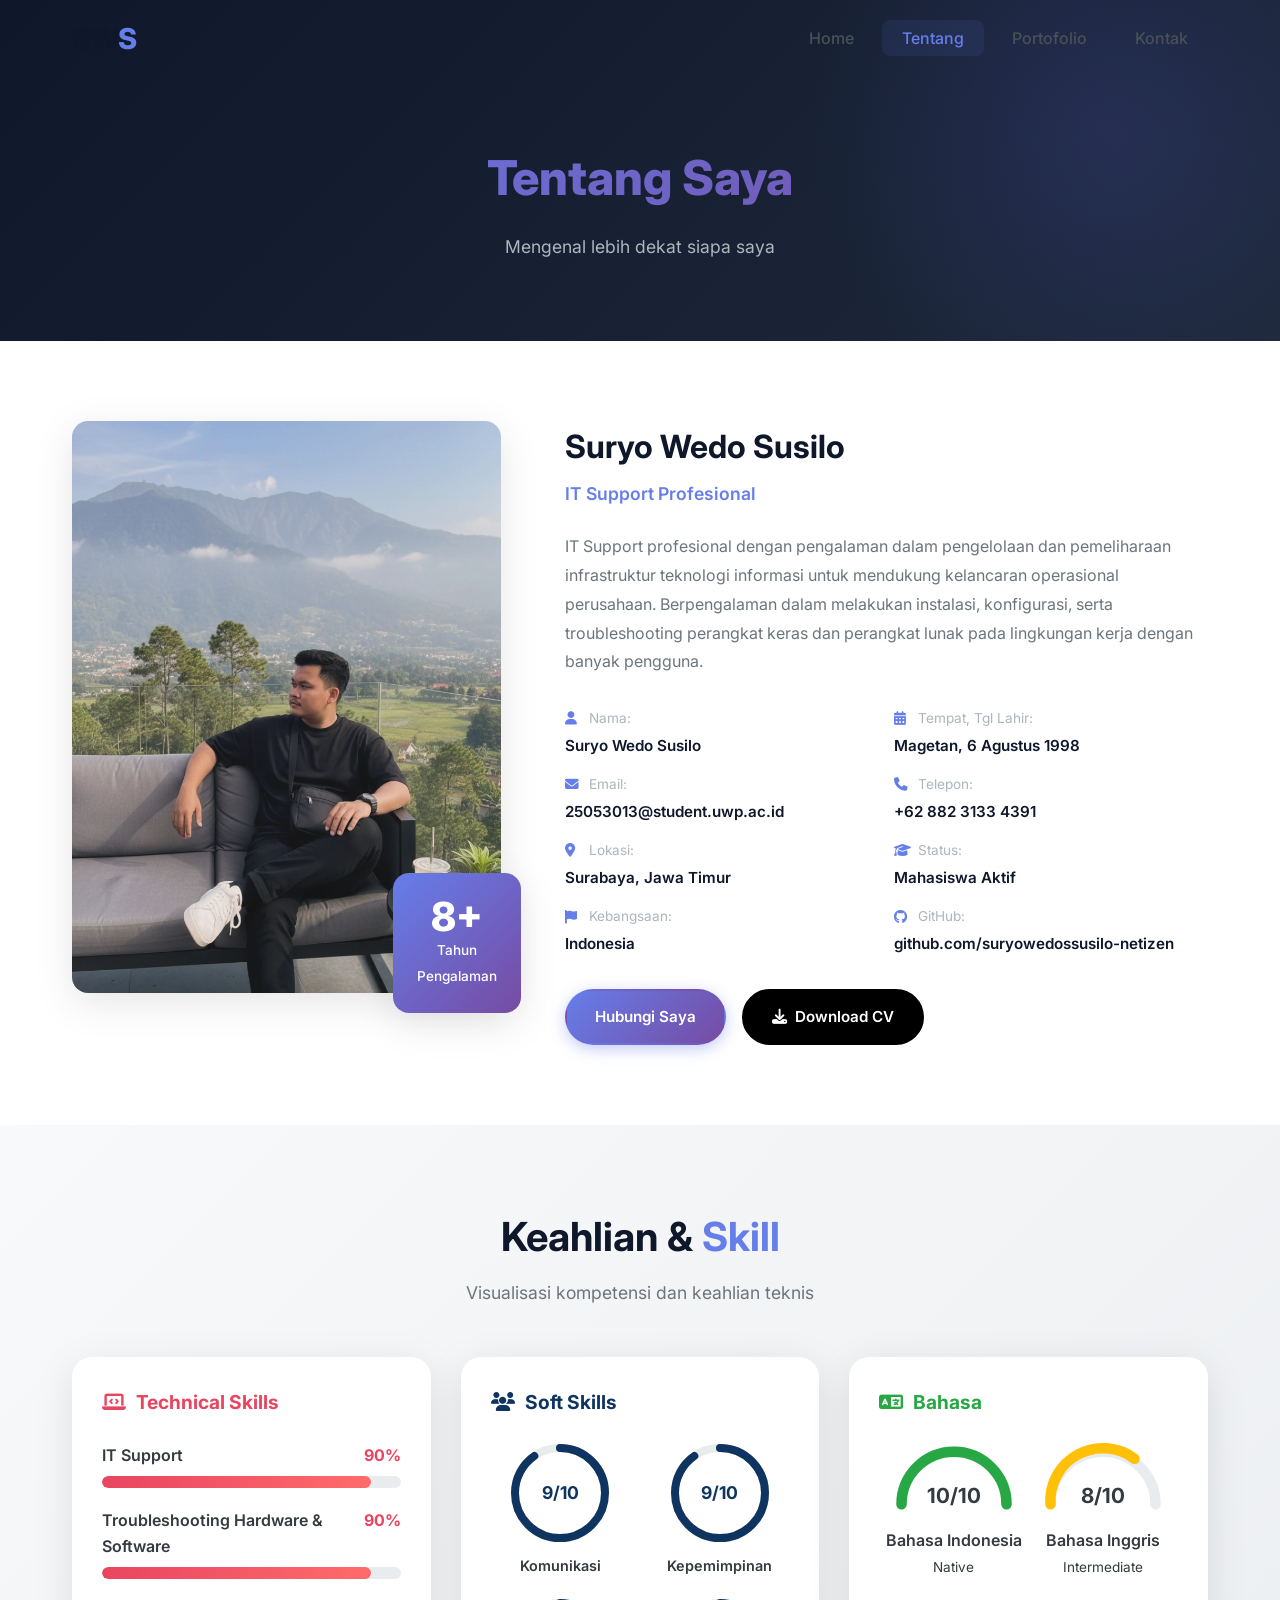
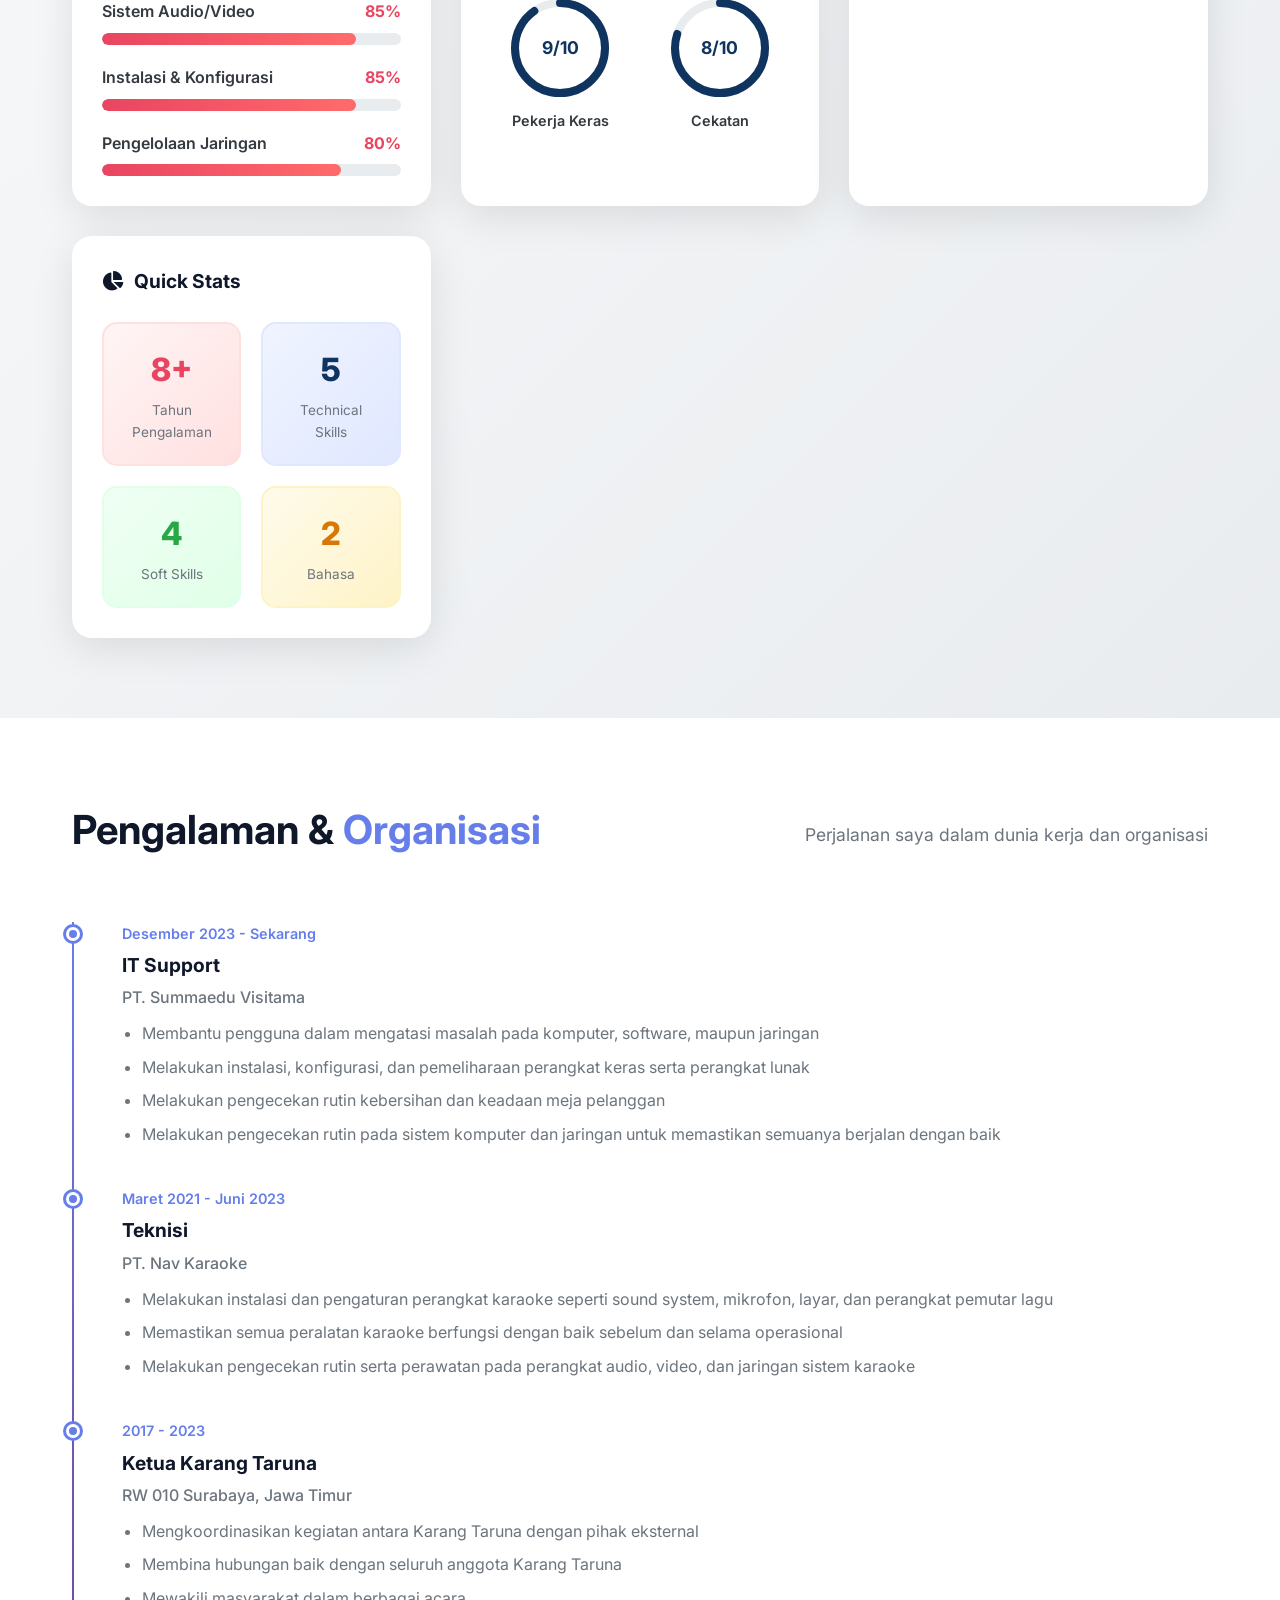
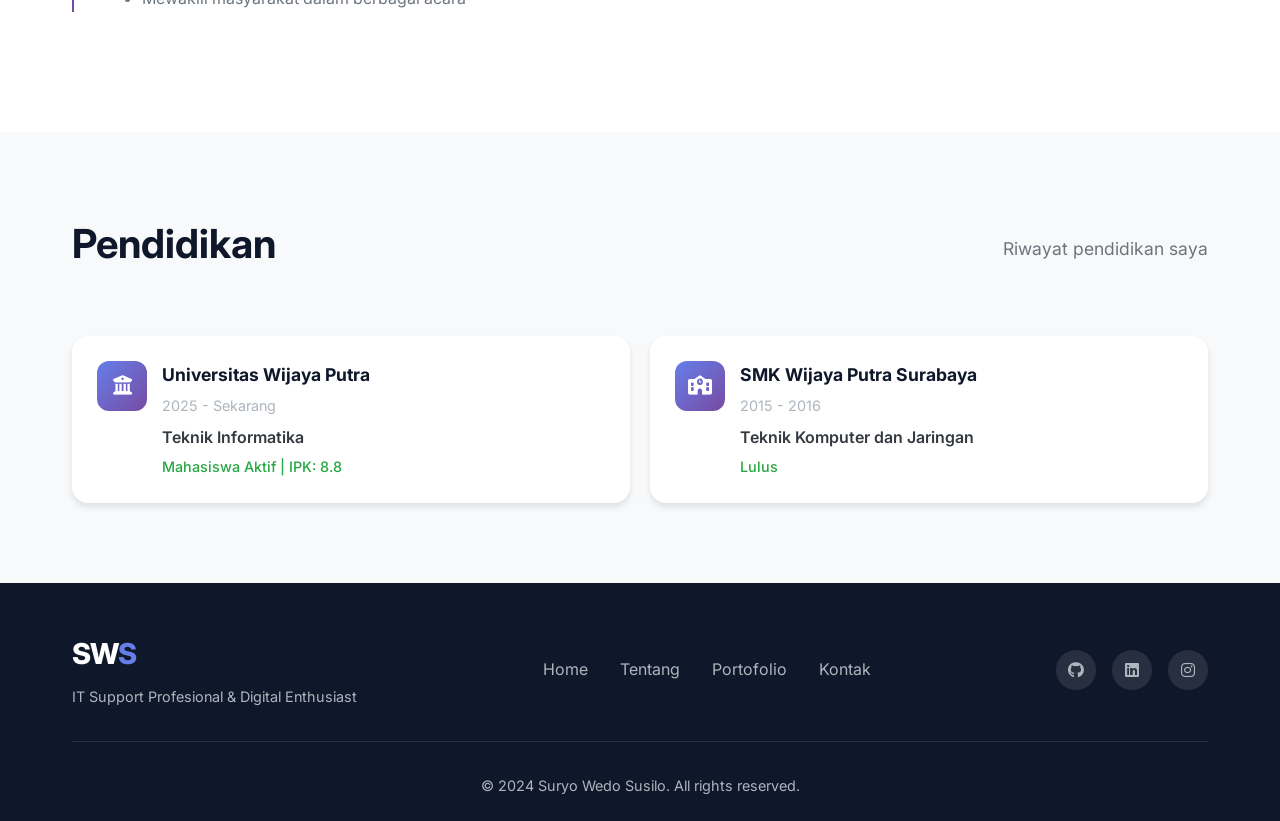
==== commit aa2561b3: "Restore original page styling" ====
--- a/about.html
+++ b/about.html
@@ -1,590 +1,587 @@
-<!DOCTYPE html>
-<html lang="id">
-<head>
-    <meta charset="UTF-8">
-    <meta name="viewport" content="width=device-width, initial-scale=1.0">
-    <title>Tentang Saya | Suryo Wedo Susilo</title>
-    <link rel="stylesheet" href="css/style.css">
-    <link rel="stylesheet" href="css/responsive.css">
-    <link rel="stylesheet" href="css/animation.css">
-    <link href="https://cdnjs.cloudflare.com/ajax/libs/font-awesome/6.4.0/css/all.min.css" rel="stylesheet">
-    <link href="https://fonts.googleapis.com/css2?family=Inter:wght@300;400;500;600;700;800&display=swap" rel="stylesheet">
-    <base target="_self">
-    <style>
-        .skill-fill { height: 100%; background-color: var(--accent-color, #4caf50); display: block; }
-        .skill-fill[data-percent="90"] { width: 90%; }
-        .skill-fill[data-percent="85"] { width: 85%; }
-        .skill-fill[data-percent="80"] { width: 80%; }
-        .skills-dashboard-section {
-            padding: 80px 0;
-            background: linear-gradient(135deg, #f8f9fa 0%, #e9ecef 100%);
-        }
-        .section-header {
-            text-align: center;
-            margin-bottom: 50px;
-        }
-        .section-title {
-            font-size: 2.5rem;
-            margin-bottom: 10px;
-        }
-        .section-subtitle {
-            color: #6c757d;
-            font-size: 1.1rem;
-        }
-        .skills-grid {
-            display: grid;
-            grid-template-columns: repeat(auto-fit, minmax(350px, 1fr));
-            gap: 30px;
-            margin-bottom: 40px;
-        }
-        .skill-card {
-            background: white;
-            border-radius: 20px;
-            padding: 30px;
-            box-shadow: 0 10px 40px rgba(0,0,0,0.1);
-        }
-        .skill-card h3 {
-            margin-bottom: 25px;
-            display: flex;
-            align-items: center;
-            gap: 10px;
-        }
-        .tech-skills h3 {
-            color: #e94560;
-        }
-        
-        .soft-skills h3 {
-            color: #0f3460;
-        }
-        
-        .skill-bar-item {
-            margin-bottom: 20px;
-        }
-        
-        .skill-bar-header {
-            display: flex;
-            justify-content: space-between;
-            margin-bottom: 8px;
-        }
-        
-        .skill-bar-header span:first-child {
-            font-weight: 600;
-            color: #333;
-        }
-        
-        .skill-percentage {
-            color: #e94560;
-            font-weight: bold;
-        }
-        
-        .skill-bar-container {
-            background: #e9ecef;
-            height: 12px;
-            border-radius: 6px;
-            overflow: hidden;
-        }
-        
-        .skill-bar-fill {
-            height: 100%;
-            border-radius: 6px;
-            animation: fillBar 1.5s ease-out;
-        }
-
-        .skill-bar-fill-90 {
-            width: 90%;
-            background: linear-gradient(90deg, #e94560, #ff6b6b);
-            animation-delay: 0.1s;
-        }
-
-        .skill-bar-fill-85 {
-            width: 85%;
-            background: linear-gradient(90deg, #ff6b6b, #ff8585);
-            animation-delay: 0.2s;
-        }
-
-        .skill-bar-fill-85-3 {
-            width: 85%;
-            background: linear-gradient(90deg, #ff6b6b, #ff8585);
-            animation-delay: 0.3s;
-        }
-
-        .skill-bar-fill-80 {
-            width: 80%;
-            background: linear-gradient(90deg, #ff8585, #ffb8b8);
-            animation-delay: 0.4s;
-        }
-        
-        .skill-bar-fill.tech-gradient-1,
-        .skill-bar-fill.tech-gradient-2 {
-            background: linear-gradient(90deg, #e94560, #ff6b6b);
-        }
-        
-        .skill-bar-fill.tech-gradient-3,
-        .skill-bar-fill.tech-gradient-4 {
-            background: linear-gradient(90deg, #ff6b6b, #ff8585);
-        }
-        
-        .skill-bar-fill.tech-gradient-5 {
-            background: linear-gradient(90deg, #ff8585, #ffb8b8);
-        }
-        
-        .soft-skills-grid {
-            display: grid;
-            grid-template-columns: 1fr 1fr;
-            gap: 20px;
-        }
-        
-        .progress-circle {
-            text-align: center;
-        }
-        
-        .progress-circle-svg {
-            position: relative;
-            width: 100px;
-            height: 100px;
-            margin: 0 auto 10px;
-        }
-        
-        .progress-label {
-            font-weight: 600;
-            color: #333;
-            font-size: 0.9rem;
-        }
-    </style>
+<!DOCTYPE html>
+<html lang="id">
+<head>
+    <meta charset="UTF-8">
+    <meta name="viewport" content="width=device-width, initial-scale=1.0">
+    <title>Tentang Saya | Suryo Wedo Susilo</title>
+    <link rel="stylesheet" href="css/style.css">
+    <link rel="stylesheet" href="css/responsive.css">
+    <link rel="stylesheet" href="css/animation.css">
+    <link href="https://cdnjs.cloudflare.com/ajax/libs/font-awesome/6.4.0/css/all.min.css" rel="stylesheet">
+    <link href="https://fonts.googleapis.com/css2?family=Inter:wght@300;400;500;600;700;800&display=swap" rel="stylesheet">
+    <base target="_self">
+    <style>
+        .skill-fill { height: 100%; background-color: var(--accent-color, #4caf50); display: block; }
+        .skill-fill[data-percent="90"] { width: 90%; }
+        .skill-fill[data-percent="85"] { width: 85%; }
+        .skill-fill[data-percent="80"] { width: 80%; }
+        .skills-dashboard-section {
+            padding: 80px 0;
+            background: linear-gradient(135deg, #f8f9fa 0%, #e9ecef 100%);
+        }
+        .section-header {
+            text-align: center;
+            margin-bottom: 50px;
+        }
+        .section-title {
+            font-size: 2.5rem;
+            margin-bottom: 10px;
+        }
+        .section-subtitle {
+            color: #6c757d;
+            font-size: 1.1rem;
+        }
+        .skills-grid {
+            display: grid;
+            grid-template-columns: repeat(auto-fit, minmax(350px, 1fr));
+            gap: 30px;
+            margin-bottom: 40px;
+        }
+        .skill-card {
+            background: white;
+            border-radius: 20px;
+            padding: 30px;
+            box-shadow: 0 10px 40px rgba(0,0,0,0.1);
+        }
+        .skill-card h3 {
+            margin-bottom: 25px;
+            display: flex;
+            align-items: center;
+            gap: 10px;
+        }
+        .tech-skills h3 {
+            color: #e94560;
+        }
+        
+        .soft-skills h3 {
+            color: #0f3460;
+        }
+        
+        .skill-bar-item {
+            margin-bottom: 20px;
+        }
+        
+        .skill-bar-header {
+            display: flex;
+            justify-content: space-between;
+            margin-bottom: 8px;
+        }
+        
+        .skill-bar-header span:first-child {
+            font-weight: 600;
+            color: #333;
+        }
+        
+        .skill-percentage {
+            color: #e94560;
+            font-weight: bold;
+        }
+        
+        .skill-bar-container {
+            background: #e9ecef;
+            height: 12px;
+            border-radius: 6px;
+            overflow: hidden;
+        }
+        
+        .skill-bar-fill {
+            height: 100%;
+            border-radius: 6px;
+            animation: fillBar 1.5s ease-out;
+        }
+
+        .skill-bar-fill-90 {
+            width: 90%;
+            background: linear-gradient(90deg, #e94560, #ff6b6b);
+            animation-delay: 0.1s;
+        }
+
+        .skill-bar-fill-85 {
+            width: 85%;
+            background: linear-gradient(90deg, #ff6b6b, #ff8585);
+            animation-delay: 0.2s;
+        }
+
+        .skill-bar-fill-85-3 {
+            width: 85%;
+            background: linear-gradient(90deg, #ff6b6b, #ff8585);
+            animation-delay: 0.3s;
+        }
+
+        .skill-bar-fill-80 {
+            width: 80%;
+            background: linear-gradient(90deg, #ff8585, #ffb8b8);
+            animation-delay: 0.4s;
+        }
+        
+        .skill-bar-fill.tech-gradient-1,
+        .skill-bar-fill.tech-gradient-2 {
+            background: linear-gradient(90deg, #e94560, #ff6b6b);
+        }
+        
+        .skill-bar-fill.tech-gradient-3,
+        .skill-bar-fill.tech-gradient-4 {
+            background: linear-gradient(90deg, #ff6b6b, #ff8585);
+        }
+        
+        .skill-bar-fill.tech-gradient-5 {
+            background: linear-gradient(90deg, #ff8585, #ffb8b8);
+        }
+        
+        .soft-skills-grid {
+            display: grid;
+            grid-template-columns: 1fr 1fr;
+            gap: 20px;
+        }
+        
+        .progress-circle {
+            text-align: center;
+        }
+        
+        .progress-circle-svg {
+            position: relative;
+            width: 100px;
+            height: 100px;
+            margin: 0 auto 10px;
+        }
+        
+        .progress-label {
+            font-weight: 600;
+            color: #333;
+            font-size: 0.9rem;
+        }
+    </style>
     <link rel="preconnect" href="https://fonts.googleapis.com">
-    <link rel="preconnect" href="https://fonts.gstatic.com" crossorigin>
-    <link href="https://fonts.googleapis.com/css2?family=Plus+Jakarta+Sans:wght@400;500;600;700&family=Space+Grotesk:wght@500;600;700&display=swap" rel="stylesheet">
-    <link rel="stylesheet" href="css/theme-glass.css?v=20261102">
-</head>
-<body>
-    <nav id="navbar" class="navbar scrolled">
-        <div class="container">
-            <a href="index.html" class="logo">SW<span class="highlight">S</span></a>
-            <button type="button" class="nav-toggle" id="navToggle" aria-label="Toggle navigation">
-                <i class="fas fa-bars"></i>
-            </button>
-            <ul class="nav-menu" id="navMenu">
-                <li><a href="index.html">Home</a></li>
-                <li><a href="about.html" class="active">Tentang</a></li>
-                <li><a href="projects.html">Portofolio</a></li>
-                <li><a href="contact.html">Kontak</a></li>
-            </ul>
-        </div>
-    </nav>
-    <section class="page-hero">
-        <div class="container">
-            <h1 class="page-title">Tentang <span class="highlight">Saya</span></h1>
-            <p class="page-subtitle">Mengenal lebih dekat siapa saya</p>
-        </div>
-    </section>
-    <section class="about-section">
-        <div class="container">
-            <div class="about-grid">
-                <div class="about-image">
-                    <img src="assets/images/profil2.jpg" alt="Suryo Wedo Susilo" id="aboutImage">
-                    <div class="experience-badge">
-                        <span class="number">8+</span>
-                        <span class="text">Tahun<br>Pengalaman</span>
-                    </div>
-                </div>
-                <div class="about-content">
-                    <h2>Suryo Wedo Susilo</h2>
-                    <p class="about-role">IT Support Profesional</p>
-                    <div class="about-text">
-                        <p>IT Support profesional dengan pengalaman dalam pengelolaan dan pemeliharaan infrastruktur teknologi informasi untuk mendukung kelancaran operasional perusahaan. Berpengalaman dalam melakukan instalasi, konfigurasi, serta troubleshooting perangkat keras dan perangkat lunak pada lingkungan kerja dengan banyak pengguna.</p>
-                    </div>
-                    <div class="personal-info">
-                        <div class="info-item">
-                            <span class="label"><i class="fas fa-user"></i> Nama:</span>
-                            <span class="value">Suryo Wedo Susilo</span>
-                        </div>
-                        <div class="info-item">
-                            <span class="label"><i class="fas fa-calendar-alt"></i> Tempat, Tgl Lahir:</span>
-                            <span class="value">Magetan, 6 Agustus 1998</span>
-                        </div>
-                        <div class="info-item">
-                            <span class="label"><i class="fas fa-envelope"></i> Email:</span>
-                            <span class="value">25053013@student.uwp.ac.id</span>
-                        </div>
-                        <div class="info-item">
-                            <span class="label"><i class="fas fa-phone"></i> Telepon:</span>
-                            <span class="value">+62 882 3133 4391</span>
-                        </div>
-                        <div class="info-item">
-                            <span class="label"><i class="fas fa-map-marker-alt"></i> Lokasi:</span>
-                            <span class="value">Surabaya, Jawa Timur</span>
-                        </div>
-                        <div class="info-item">
-                            <span class="label"><i class="fas fa-graduation-cap"></i> Status:</span>
-                            <span class="value">Mahasiswa Aktif</span>
-                        </div>
-                        <div class="info-item">
-                            <span class="label"><i class="fas fa-flag"></i> Kebangsaan:</span>
-                            <span class="value">Indonesia</span>
-                        </div>
-                        <div class="info-item">
-                            <span class="label"><i class="fab fa-github"></i> GitHub:</span>
-                            <span class="value">github.com/suryowedossusilo-netizen</span>
-                        </div>
-                    </div>
-                    <div class="about-buttons">
-                        <a href="contact.html" class="btn btn-primary">Hubungi Saya</a>
-                        <a href="https://drive.google.com/file/d/1eTiuidRUvcqx3aAX0KhzxMoconwBWNHU/view?usp=sharing" class="btn btn-black" target="_self" rel="noopener noreferrer">
-                            <i class="fas fa-download"></i> Download CV
-                        </a>
-                    </div>
-                </div>
-            </div>
-        </div>
-    </section>
-    <section class="skills-dashboard-section">
-        <div class="container">
-            <div class="section-header">
-                <h2 class="section-title">Keahlian & <span class="highlight">Skill</span></h2>
-                <p class="section-subtitle">Visualisasi kompetensi dan keahlian teknis</p>
-            </div>
-
-            <div class="dashboard-grid">
-                <div class="dashboard-card card-technical">
-                    <h3 class="card-title">
-                        <i class="fas fa-laptop-code"></i> Technical Skills
-                    </h3>
-
-                    <div class="skill-bar-item">
-                        <div class="skill-header">
-                            <span>IT Support</span>
-                            <span class="skill-percent">90%</span>
-                        </div>
-                        <div class="skill-track">
-                            <div class="skill-fill" data-percent="90"></div>
-                        </div>
-                    </div>
-
-                    <div class="skill-bar-item">
-                        <div class="skill-header">
-                            <span>Troubleshooting Hardware & Software</span>
-                            <span class="skill-percent">90%</span>
-                        </div>
-                        <div class="skill-track">
-                            <div class="skill-fill" data-percent="90"></div>
-                        </div>
-                    </div>
-
-                    <div class="skill-bar-item">
-                        <div class="skill-header">
-                            <span>Sistem Audio/Video</span>
-                            <span class="skill-percent">85%</span>
-                        </div>
-                        <div class="skill-track">
-                            <div class="skill-fill" data-percent="85"></div>
-                        </div>
-                    </div>
-
-                    <div class="skill-bar-item">
-                        <div class="skill-header">
-                            <span>Instalasi & Konfigurasi</span>
-                            <span class="skill-percent">85%</span>
-                        </div>
-                        <div class="skill-track">
-                            <div class="skill-fill" data-percent="85"></div>
-                        </div>
-                    </div>
-
-                    <div class="skill-bar-item">
-                        <div class="skill-header">
-                            <span>Pengelolaan Jaringan</span>
-                            <span class="skill-percent">80%</span>
-                        </div>
-                        <div class="skill-track">
-                            <div class="skill-fill" data-percent="80"></div>
-                        </div>
-                    </div>
-                </div>
-                <div class="dashboard-card card-soft">
-                    <h3 class="card-title">
-                        <i class="fas fa-users"></i> Soft Skills
-                    </h3>
-
-                    <div class="soft-skills-grid">
-                        <div class="circular-skill">
-                            <div class="circular-progress" data-percent="90">
-                                <svg viewBox="0 0 100 100">
-                                    <circle class="circle-bg" cx="50" cy="50" r="45"/>
-                                    <circle class="circle-fill" cx="50" cy="50" r="45" stroke-dasharray="283" stroke-dashoffset="28"/>
-                                </svg>
-                                <span class="circular-text">9/10</span>
-                            </div>
-                            <span class="circular-label">Komunikasi</span>
-                        </div>
-
-                        <div class="circular-skill">
-                            <div class="circular-progress" data-percent="90">
-                                <svg viewBox="0 0 100 100">
-                                    <circle class="circle-bg" cx="50" cy="50" r="45"/>
-                                    <circle class="circle-fill" cx="50" cy="50" r="45" stroke-dasharray="283" stroke-dashoffset="28"/>
-                                </svg>
-                                <span class="circular-text">9/10</span>
-                            </div>
-                            <span class="circular-label">Kepemimpinan</span>
-                        </div>
-
-                        <div class="circular-skill">
-                            <div class="circular-progress" data-percent="90">
-                                <svg viewBox="0 0 100 100">
-                                    <circle class="circle-bg" cx="50" cy="50" r="45"/>
-                                    <circle class="circle-fill" cx="50" cy="50" r="45" stroke-dasharray="283" stroke-dashoffset="28"/>
-                                </svg>
-                                <span class="circular-text">9/10</span>
-                            </div>
-                            <span class="circular-label">Pekerja Keras</span>
-                        </div>
-
-                        <div class="circular-skill">
-                            <div class="circular-progress" data-percent="80">
-                                <svg viewBox="0 0 100 100">
-                                    <circle class="circle-bg" cx="50" cy="50" r="45"/>
-                                    <circle class="circle-fill" cx="50" cy="50" r="45" stroke-dasharray="283" stroke-dashoffset="57"/>
-                                </svg>
-                                <span class="circular-text">8/10</span>
-                            </div>
-                            <span class="circular-label">Cekatan</span>
-                        </div>
-                    </div>
-                </div>
-                <div class="dashboard-card card-languages">
-                    <h3 class="card-title">
-                        <i class="fas fa-language"></i> Bahasa
-                    </h3>
-
-                    <div class="language-gauges">
-                        <div class="gauge-item">
-                            <div class="gauge-container">
-                                <svg viewBox="0 0 140 80">
-                                    <path class="gauge-bg" d="M 10 70 A 60 60 0 0 1 130 70"/>
-                                    <path class="gauge-fill gauge-fill-full" d="M 10 70 A 60 60 0 0 1 130 70"/>
-                                </svg>
-                                <span class="gauge-text">10/10</span>
-                            </div>
-                            <div class="gauge-info">
-                                <span class="gauge-name">Bahasa Indonesia</span>
-                                <span class="gauge-level">Native</span>
-                            </div>
-                        </div>
-
-                        <div class="gauge-item">
-                            <div class="gauge-container">
-                                <svg viewBox="0 0 140 80">
-                                    <path class="gauge-bg" d="M 10 70 A 60 60 0 0 1 130 70"/>
-                                    <path class="gauge-fill gauge-fill-partial" d="M 10 70 A 60 60 0 0 1 106 18"/>
-                                </svg>
-                                <span class="gauge-text">8/10</span>
-                            </div>
-                            <div class="gauge-info">
-                                <span class="gauge-name">Bahasa Inggris</span>
-                                <span class="gauge-level">Intermediate</span>
-                            </div>
-                        </div>
-                    </div>
-                </div>
-                <div class="dashboard-card card-stats">
-                    <h3 class="card-title">
-                        <i class="fas fa-chart-pie"></i> Quick Stats
-                    </h3>
-
-                    <div class="stats-grid-mini">
-                        <div class="stat-mini stat-red">
-                            <div class="stat-mini-number">8+</div>
-                            <div class="stat-mini-label">Tahun Pengalaman</div>
-                        </div>
-
-                        <div class="stat-mini stat-blue">
-                            <div class="stat-mini-number">5</div>
-                            <div class="stat-mini-label">Technical Skills</div>
-                        </div>
-
-                        <div class="stat-mini stat-green">
-                            <div class="stat-mini-number">4</div>
-                            <div class="stat-mini-label">Soft Skills</div>
-                        </div>
-
-                        <div class="stat-mini stat-yellow">
-                            <div class="stat-mini-number">2</div>
-                            <div class="stat-mini-label">Bahasa</div>
-                        </div>
-                    </div>
-                </div>
-            </div>
-        </div>
-    </section>
-    <section class="experience-section">
-        <div class="container">
-            <div class="section-header">
-                <h2 class="section-title">Pengalaman & <span class="highlight">Organisasi</span></h2>
-                <p class="section-subtitle">Perjalanan saya dalam dunia kerja dan organisasi</p>
-            </div>
-            <div class="timeline" id="experienceTimeline">
-                <div class="timeline-item">
-                    <div class="timeline-date">Desember 2023 - Sekarang</div>
-                    <div class="timeline-title">IT Support</div>
-                    <div class="timeline-company">PT. Summaedu Visitama</div>
-                    <div class="timeline-description">
-                        <ul>
-                            <li>Membantu pengguna dalam mengatasi masalah pada komputer, software, maupun jaringan</li>
-                            <li>Melakukan instalasi, konfigurasi, dan pemeliharaan perangkat keras serta perangkat lunak</li>
-                            <li>Melakukan pengecekan rutin kebersihan dan keadaan meja pelanggan</li>
-                            <li>Melakukan pengecekan rutin pada sistem komputer dan jaringan untuk memastikan semuanya berjalan dengan baik</li>
-                        </ul>
-                    </div>
-                </div>
-                <div class="timeline-item">
-                    <div class="timeline-date">Maret 2021 - Juni 2023</div>
-                    <div class="timeline-title">Teknisi</div>
-                    <div class="timeline-company">PT. Nav Karaoke</div>
-                    <div class="timeline-description">
-                        <ul>
-                            <li>Melakukan instalasi dan pengaturan perangkat karaoke seperti sound system, mikrofon, layar, dan perangkat pemutar lagu</li>
-                            <li>Memastikan semua peralatan karaoke berfungsi dengan baik sebelum dan selama operasional</li>
-                            <li>Melakukan pengecekan rutin serta perawatan pada perangkat audio, video, dan jaringan sistem karaoke</li>
-                        </ul>
-                    </div>
-                </div>
-                <div class="timeline-item">
-                    <div class="timeline-date">2017 - 2023</div>
-                    <div class="timeline-title">Ketua Karang Taruna</div>
-                    <div class="timeline-company">RW 010 Surabaya, Jawa Timur</div>
-                    <div class="timeline-description">
-                        <ul>
-                            <li>Mengkoordinasikan kegiatan antara Karang Taruna dengan pihak eksternal</li>
-                            <li>Membina hubungan baik dengan seluruh anggota Karang Taruna</li>
-                            <li>Mewakili masyarakat dalam berbagai acara</li>
-                        </ul>
-                    </div>
-                </div>
-            </div>
-        </div>
-    </section>
-    <section class="education-section">
-        <div class="container">
-            <div class="section-header">
-                <h2 class="section-title">Pendidikan</h2>
-                <p class="section-subtitle">Riwayat pendidikan saya</p>
-            </div>
-            <div class="education-grid">
-
-                <div class="education-card">
-                    <div class="education-icon">
-                        <i class="fas fa-university"></i>
-                    </div>
-                    <div class="education-info">
-                        <h3>Universitas Wijaya Putra</h3>
-                        <p class="education-year">2025 - Sekarang</p>
-                        <p class="education-major">Teknik Informatika</p>
-                        <p class="education-status">Mahasiswa Aktif | IPK: 8.8</p>
-                    </div>
-                </div>
-
-                <div class="education-card">
-                    <div class="education-icon">
-                        <i class="fas fa-school"></i>
-                    </div>
-                    <div class="education-info">
-                        <h3>SMK Wijaya Putra Surabaya</h3>
-                        <p class="education-year">2015 - 2016</p>
-                        <p class="education-major">Teknik Komputer dan Jaringan</p>
-                        <p class="education-status">Lulus</p>
-                    </div>
-                </div>
-            </div>
-        </div>
-    </section>
-
-    <!-- Footer -->
-    <footer class="footer">
-        <div class="container">
-            <div class="footer-content">
-                <div class="footer-brand">
-                    <span class="logo">SW<span class="highlight">S</span></span>
-                    <p>IT Support Profesional & Digital Enthusiast</p>
-                </div>
-                <div class="footer-links">
-                    <a href="index.html">Home</a>
-                    <a href="about.html">Tentang</a>
-                    <a href="projects.html">Portofolio</a>
-                    <a href="contact.html">Kontak</a>
-                </div>
-                <div class="footer-social">
-                    <a href="https://github.com/suryowedossusilo-netizen" target="_self" rel="noopener noreferrer" aria-label="GitHub">
-                        <i class="fab fa-github"></i>
-                    </a>
-                    <a href="https://www.linkedin.com/in/suryo-wedo-susilo" target="_self" rel="noopener noreferrer" aria-label="LinkedIn">
-                        <i class="fab fa-linkedin"></i>
-                    </a>
-                    <a href="https://www.instagram.com/Vruimte_" target="_self" rel="noopener noreferrer" aria-label="Instagram">
-                        <i class="fab fa-instagram"></i>
-                    </a>
-                </div>
-            </div>
-            <div class="footer-bottom">
-                <p>&copy; 2024 Suryo Wedo Susilo. All rights reserved.</p>
-            </div>
-        </div>
-    </footer>
-
-    <script src="js/main.js"></script>
-    <script src="js/animation.js"></script>
-    <script>
-       document.addEventListener('DOMContentLoaded', () => {
-    const skillBars = document.querySelectorAll('.skill-fill');
-    const observer = new IntersectionObserver((entries) => {
-        entries.forEach(entry => {
-            if (entry.isIntersecting) {
-                const percent = entry.target.getAttribute('data-percent');
-                entry.target.style.width = percent + '%';
-                entry.target.classList.add('animated');
-            }
-        });
-    }, { threshold: 0.5 });
-
-    skillBars.forEach(bar => observer.observe(bar));
-    
-    const timelineItems = document.querySelectorAll('.timeline-item');
-    const timelineObserver = new IntersectionObserver((entries) => {
-        entries.forEach((entry, index) => {
-            if (entry.isIntersecting) {
-                setTimeout(() => {
-                    entry.target.classList.add('animate-in');
-                }, index * 200);
-            }
-        });
-    }, { threshold: 0.2 });
-
-    timelineItems.forEach(item => timelineObserver.observe(item));
-});
-            }
-            const skillBars = document.querySelectorAll('.skill-fill');
-            const observer = new IntersectionObserver((entries) => {
-                entries.forEach(entry => {
-                    if (entry.isIntersecting) {
-                        entry.target.style.width = entry.target.style.width;
-                        entry.target.classList.add('animated');
-                    }
-                });
-            }, { threshold: 0.5 });
-
-            skillBars.forEach(bar => observer.observe(bar));
-            const timelineItems = document.querySelectorAll('.timeline-item');
-            const timelineObserver = new IntersectionObserver((entries) => {
-                entries.forEach((entry, index) => {
-                    if (entry.isIntersecting) {
-                        setTimeout(() => {
-                            entry.target.classList.add('animate-in');
-                        }, index * 200);
-                    }
-                });
-            }, { threshold: 0.2 });
-
-            timelineItems.forEach(item => timelineObserver.observe(item));
-        });
-      </script>
-</body>
-</html>
+</head>
+<body>
+    <nav id="navbar" class="navbar scrolled">
+        <div class="container">
+            <a href="index.html" class="logo">SW<span class="highlight">S</span></a>
+            <button type="button" class="nav-toggle" id="navToggle" aria-label="Toggle navigation">
+                <i class="fas fa-bars"></i>
+            </button>
+            <ul class="nav-menu" id="navMenu">
+                <li><a href="index.html">Home</a></li>
+                <li><a href="about.html" class="active">Tentang</a></li>
+                <li><a href="projects.html">Portofolio</a></li>
+                <li><a href="contact.html">Kontak</a></li>
+            </ul>
+        </div>
+    </nav>
+    <section class="page-hero">
+        <div class="container">
+            <h1 class="page-title">Tentang <span class="highlight">Saya</span></h1>
+            <p class="page-subtitle">Mengenal lebih dekat siapa saya</p>
+        </div>
+    </section>
+    <section class="about-section">
+        <div class="container">
+            <div class="about-grid">
+                <div class="about-image">
+                    <img src="assets/images/profil2.jpg" alt="Suryo Wedo Susilo" id="aboutImage">
+                    <div class="experience-badge">
+                        <span class="number">8+</span>
+                        <span class="text">Tahun<br>Pengalaman</span>
+                    </div>
+                </div>
+                <div class="about-content">
+                    <h2>Suryo Wedo Susilo</h2>
+                    <p class="about-role">IT Support Profesional</p>
+                    <div class="about-text">
+                        <p>IT Support profesional dengan pengalaman dalam pengelolaan dan pemeliharaan infrastruktur teknologi informasi untuk mendukung kelancaran operasional perusahaan. Berpengalaman dalam melakukan instalasi, konfigurasi, serta troubleshooting perangkat keras dan perangkat lunak pada lingkungan kerja dengan banyak pengguna.</p>
+                    </div>
+                    <div class="personal-info">
+                        <div class="info-item">
+                            <span class="label"><i class="fas fa-user"></i> Nama:</span>
+                            <span class="value">Suryo Wedo Susilo</span>
+                        </div>
+                        <div class="info-item">
+                            <span class="label"><i class="fas fa-calendar-alt"></i> Tempat, Tgl Lahir:</span>
+                            <span class="value">Magetan, 6 Agustus 1998</span>
+                        </div>
+                        <div class="info-item">
+                            <span class="label"><i class="fas fa-envelope"></i> Email:</span>
+                            <span class="value">25053013@student.uwp.ac.id</span>
+                        </div>
+                        <div class="info-item">
+                            <span class="label"><i class="fas fa-phone"></i> Telepon:</span>
+                            <span class="value">+62 882 3133 4391</span>
+                        </div>
+                        <div class="info-item">
+                            <span class="label"><i class="fas fa-map-marker-alt"></i> Lokasi:</span>
+                            <span class="value">Surabaya, Jawa Timur</span>
+                        </div>
+                        <div class="info-item">
+                            <span class="label"><i class="fas fa-graduation-cap"></i> Status:</span>
+                            <span class="value">Mahasiswa Aktif</span>
+                        </div>
+                        <div class="info-item">
+                            <span class="label"><i class="fas fa-flag"></i> Kebangsaan:</span>
+                            <span class="value">Indonesia</span>
+                        </div>
+                        <div class="info-item">
+                            <span class="label"><i class="fab fa-github"></i> GitHub:</span>
+                            <span class="value">github.com/suryowedossusilo-netizen</span>
+                        </div>
+                    </div>
+                    <div class="about-buttons">
+                        <a href="contact.html" class="btn btn-primary">Hubungi Saya</a>
+                        <a href="https://drive.google.com/file/d/1eTiuidRUvcqx3aAX0KhzxMoconwBWNHU/view?usp=sharing" class="btn btn-black" target="_self" rel="noopener noreferrer">
+                            <i class="fas fa-download"></i> Download CV
+                        </a>
+                    </div>
+                </div>
+            </div>
+        </div>
+    </section>
+    <section class="skills-dashboard-section">
+        <div class="container">
+            <div class="section-header">
+                <h2 class="section-title">Keahlian & <span class="highlight">Skill</span></h2>
+                <p class="section-subtitle">Visualisasi kompetensi dan keahlian teknis</p>
+            </div>
+
+            <div class="dashboard-grid">
+                <div class="dashboard-card card-technical">
+                    <h3 class="card-title">
+                        <i class="fas fa-laptop-code"></i> Technical Skills
+                    </h3>
+
+                    <div class="skill-bar-item">
+                        <div class="skill-header">
+                            <span>IT Support</span>
+                            <span class="skill-percent">90%</span>
+                        </div>
+                        <div class="skill-track">
+                            <div class="skill-fill" data-percent="90"></div>
+                        </div>
+                    </div>
+
+                    <div class="skill-bar-item">
+                        <div class="skill-header">
+                            <span>Troubleshooting Hardware & Software</span>
+                            <span class="skill-percent">90%</span>
+                        </div>
+                        <div class="skill-track">
+                            <div class="skill-fill" data-percent="90"></div>
+                        </div>
+                    </div>
+
+                    <div class="skill-bar-item">
+                        <div class="skill-header">
+                            <span>Sistem Audio/Video</span>
+                            <span class="skill-percent">85%</span>
+                        </div>
+                        <div class="skill-track">
+                            <div class="skill-fill" data-percent="85"></div>
+                        </div>
+                    </div>
+
+                    <div class="skill-bar-item">
+                        <div class="skill-header">
+                            <span>Instalasi & Konfigurasi</span>
+                            <span class="skill-percent">85%</span>
+                        </div>
+                        <div class="skill-track">
+                            <div class="skill-fill" data-percent="85"></div>
+                        </div>
+                    </div>
+
+                    <div class="skill-bar-item">
+                        <div class="skill-header">
+                            <span>Pengelolaan Jaringan</span>
+                            <span class="skill-percent">80%</span>
+                        </div>
+                        <div class="skill-track">
+                            <div class="skill-fill" data-percent="80"></div>
+                        </div>
+                    </div>
+                </div>
+                <div class="dashboard-card card-soft">
+                    <h3 class="card-title">
+                        <i class="fas fa-users"></i> Soft Skills
+                    </h3>
+
+                    <div class="soft-skills-grid">
+                        <div class="circular-skill">
+                            <div class="circular-progress" data-percent="90">
+                                <svg viewBox="0 0 100 100">
+                                    <circle class="circle-bg" cx="50" cy="50" r="45"/>
+                                    <circle class="circle-fill" cx="50" cy="50" r="45" stroke-dasharray="283" stroke-dashoffset="28"/>
+                                </svg>
+                                <span class="circular-text">9/10</span>
+                            </div>
+                            <span class="circular-label">Komunikasi</span>
+                        </div>
+
+                        <div class="circular-skill">
+                            <div class="circular-progress" data-percent="90">
+                                <svg viewBox="0 0 100 100">
+                                    <circle class="circle-bg" cx="50" cy="50" r="45"/>
+                                    <circle class="circle-fill" cx="50" cy="50" r="45" stroke-dasharray="283" stroke-dashoffset="28"/>
+                                </svg>
+                                <span class="circular-text">9/10</span>
+                            </div>
+                            <span class="circular-label">Kepemimpinan</span>
+                        </div>
+
+                        <div class="circular-skill">
+                            <div class="circular-progress" data-percent="90">
+                                <svg viewBox="0 0 100 100">
+                                    <circle class="circle-bg" cx="50" cy="50" r="45"/>
+                                    <circle class="circle-fill" cx="50" cy="50" r="45" stroke-dasharray="283" stroke-dashoffset="28"/>
+                                </svg>
+                                <span class="circular-text">9/10</span>
+                            </div>
+                            <span class="circular-label">Pekerja Keras</span>
+                        </div>
+
+                        <div class="circular-skill">
+                            <div class="circular-progress" data-percent="80">
+                                <svg viewBox="0 0 100 100">
+                                    <circle class="circle-bg" cx="50" cy="50" r="45"/>
+                                    <circle class="circle-fill" cx="50" cy="50" r="45" stroke-dasharray="283" stroke-dashoffset="57"/>
+                                </svg>
+                                <span class="circular-text">8/10</span>
+                            </div>
+                            <span class="circular-label">Cekatan</span>
+                        </div>
+                    </div>
+                </div>
+                <div class="dashboard-card card-languages">
+                    <h3 class="card-title">
+                        <i class="fas fa-language"></i> Bahasa
+                    </h3>
+
+                    <div class="language-gauges">
+                        <div class="gauge-item">
+                            <div class="gauge-container">
+                                <svg viewBox="0 0 140 80">
+                                    <path class="gauge-bg" d="M 10 70 A 60 60 0 0 1 130 70"/>
+                                    <path class="gauge-fill gauge-fill-full" d="M 10 70 A 60 60 0 0 1 130 70"/>
+                                </svg>
+                                <span class="gauge-text">10/10</span>
+                            </div>
+                            <div class="gauge-info">
+                                <span class="gauge-name">Bahasa Indonesia</span>
+                                <span class="gauge-level">Native</span>
+                            </div>
+                        </div>
+
+                        <div class="gauge-item">
+                            <div class="gauge-container">
+                                <svg viewBox="0 0 140 80">
+                                    <path class="gauge-bg" d="M 10 70 A 60 60 0 0 1 130 70"/>
+                                    <path class="gauge-fill gauge-fill-partial" d="M 10 70 A 60 60 0 0 1 106 18"/>
+                                </svg>
+                                <span class="gauge-text">8/10</span>
+                            </div>
+                            <div class="gauge-info">
+                                <span class="gauge-name">Bahasa Inggris</span>
+                                <span class="gauge-level">Intermediate</span>
+                            </div>
+                        </div>
+                    </div>
+                </div>
+                <div class="dashboard-card card-stats">
+                    <h3 class="card-title">
+                        <i class="fas fa-chart-pie"></i> Quick Stats
+                    </h3>
+
+                    <div class="stats-grid-mini">
+                        <div class="stat-mini stat-red">
+                            <div class="stat-mini-number">8+</div>
+                            <div class="stat-mini-label">Tahun Pengalaman</div>
+                        </div>
+
+                        <div class="stat-mini stat-blue">
+                            <div class="stat-mini-number">5</div>
+                            <div class="stat-mini-label">Technical Skills</div>
+                        </div>
+
+                        <div class="stat-mini stat-green">
+                            <div class="stat-mini-number">4</div>
+                            <div class="stat-mini-label">Soft Skills</div>
+                        </div>
+
+                        <div class="stat-mini stat-yellow">
+                            <div class="stat-mini-number">2</div>
+                            <div class="stat-mini-label">Bahasa</div>
+                        </div>
+                    </div>
+                </div>
+            </div>
+        </div>
+    </section>
+    <section class="experience-section">
+        <div class="container">
+            <div class="section-header">
+                <h2 class="section-title">Pengalaman & <span class="highlight">Organisasi</span></h2>
+                <p class="section-subtitle">Perjalanan saya dalam dunia kerja dan organisasi</p>
+            </div>
+            <div class="timeline" id="experienceTimeline">
+                <div class="timeline-item">
+                    <div class="timeline-date">Desember 2023 - Sekarang</div>
+                    <div class="timeline-title">IT Support</div>
+                    <div class="timeline-company">PT. Summaedu Visitama</div>
+                    <div class="timeline-description">
+                        <ul>
+                            <li>Membantu pengguna dalam mengatasi masalah pada komputer, software, maupun jaringan</li>
+                            <li>Melakukan instalasi, konfigurasi, dan pemeliharaan perangkat keras serta perangkat lunak</li>
+                            <li>Melakukan pengecekan rutin kebersihan dan keadaan meja pelanggan</li>
+                            <li>Melakukan pengecekan rutin pada sistem komputer dan jaringan untuk memastikan semuanya berjalan dengan baik</li>
+                        </ul>
+                    </div>
+                </div>
+                <div class="timeline-item">
+                    <div class="timeline-date">Maret 2021 - Juni 2023</div>
+                    <div class="timeline-title">Teknisi</div>
+                    <div class="timeline-company">PT. Nav Karaoke</div>
+                    <div class="timeline-description">
+                        <ul>
+                            <li>Melakukan instalasi dan pengaturan perangkat karaoke seperti sound system, mikrofon, layar, dan perangkat pemutar lagu</li>
+                            <li>Memastikan semua peralatan karaoke berfungsi dengan baik sebelum dan selama operasional</li>
+                            <li>Melakukan pengecekan rutin serta perawatan pada perangkat audio, video, dan jaringan sistem karaoke</li>
+                        </ul>
+                    </div>
+                </div>
+                <div class="timeline-item">
+                    <div class="timeline-date">2017 - 2023</div>
+                    <div class="timeline-title">Ketua Karang Taruna</div>
+                    <div class="timeline-company">RW 010 Surabaya, Jawa Timur</div>
+                    <div class="timeline-description">
+                        <ul>
+                            <li>Mengkoordinasikan kegiatan antara Karang Taruna dengan pihak eksternal</li>
+                            <li>Membina hubungan baik dengan seluruh anggota Karang Taruna</li>
+                            <li>Mewakili masyarakat dalam berbagai acara</li>
+                        </ul>
+                    </div>
+                </div>
+            </div>
+        </div>
+    </section>
+    <section class="education-section">
+        <div class="container">
+            <div class="section-header">
+                <h2 class="section-title">Pendidikan</h2>
+                <p class="section-subtitle">Riwayat pendidikan saya</p>
+            </div>
+            <div class="education-grid">
+
+                <div class="education-card">
+                    <div class="education-icon">
+                        <i class="fas fa-university"></i>
+                    </div>
+                    <div class="education-info">
+                        <h3>Universitas Wijaya Putra</h3>
+                        <p class="education-year">2025 - Sekarang</p>
+                        <p class="education-major">Teknik Informatika</p>
+                        <p class="education-status">Mahasiswa Aktif | IPK: 8.8</p>
+                    </div>
+                </div>
+
+                <div class="education-card">
+                    <div class="education-icon">
+                        <i class="fas fa-school"></i>
+                    </div>
+                    <div class="education-info">
+                        <h3>SMK Wijaya Putra Surabaya</h3>
+                        <p class="education-year">2015 - 2016</p>
+                        <p class="education-major">Teknik Komputer dan Jaringan</p>
+                        <p class="education-status">Lulus</p>
+                    </div>
+                </div>
+            </div>
+        </div>
+    </section>
+
+    <!-- Footer -->
+    <footer class="footer">
+        <div class="container">
+            <div class="footer-content">
+                <div class="footer-brand">
+                    <span class="logo">SW<span class="highlight">S</span></span>
+                    <p>IT Support Profesional & Digital Enthusiast</p>
+                </div>
+                <div class="footer-links">
+                    <a href="index.html">Home</a>
+                    <a href="about.html">Tentang</a>
+                    <a href="projects.html">Portofolio</a>
+                    <a href="contact.html">Kontak</a>
+                </div>
+                <div class="footer-social">
+                    <a href="https://github.com/suryowedossusilo-netizen" target="_self" rel="noopener noreferrer" aria-label="GitHub">
+                        <i class="fab fa-github"></i>
+                    </a>
+                    <a href="https://www.linkedin.com/in/suryo-wedo-susilo" target="_self" rel="noopener noreferrer" aria-label="LinkedIn">
+                        <i class="fab fa-linkedin"></i>
+                    </a>
+                    <a href="https://www.instagram.com/Vruimte_" target="_self" rel="noopener noreferrer" aria-label="Instagram">
+                        <i class="fab fa-instagram"></i>
+                    </a>
+                </div>
+            </div>
+            <div class="footer-bottom">
+                <p>&copy; 2024 Suryo Wedo Susilo. All rights reserved.</p>
+            </div>
+        </div>
+    </footer>
+
+    <script src="js/main.js"></script>
+    <script src="js/animation.js"></script>
+    <script>
+       document.addEventListener('DOMContentLoaded', () => {
+    const skillBars = document.querySelectorAll('.skill-fill');
+    const observer = new IntersectionObserver((entries) => {
+        entries.forEach(entry => {
+            if (entry.isIntersecting) {
+                const percent = entry.target.getAttribute('data-percent');
+                entry.target.style.width = percent + '%';
+                entry.target.classList.add('animated');
+            }
+        });
+    }, { threshold: 0.5 });
+
+    skillBars.forEach(bar => observer.observe(bar));
+    
+    const timelineItems = document.querySelectorAll('.timeline-item');
+    const timelineObserver = new IntersectionObserver((entries) => {
+        entries.forEach((entry, index) => {
+            if (entry.isIntersecting) {
+                setTimeout(() => {
+                    entry.target.classList.add('animate-in');
+                }, index * 200);
+            }
+        });
+    }, { threshold: 0.2 });
+
+    timelineItems.forEach(item => timelineObserver.observe(item));
+});
+            }
+            const skillBars = document.querySelectorAll('.skill-fill');
+            const observer = new IntersectionObserver((entries) => {
+                entries.forEach(entry => {
+                    if (entry.isIntersecting) {
+                        entry.target.style.width = entry.target.style.width;
+                        entry.target.classList.add('animated');
+                    }
+                });
+            }, { threshold: 0.5 });
+
+            skillBars.forEach(bar => observer.observe(bar));
+            const timelineItems = document.querySelectorAll('.timeline-item');
+            const timelineObserver = new IntersectionObserver((entries) => {
+                entries.forEach((entry, index) => {
+                    if (entry.isIntersecting) {
+                        setTimeout(() => {
+                            entry.target.classList.add('animate-in');
+                        }, index * 200);
+                    }
+                });
+            }, { threshold: 0.2 });
+
+            timelineItems.forEach(item => timelineObserver.observe(item));
+        });
+      </script>
+</body>
+</html>
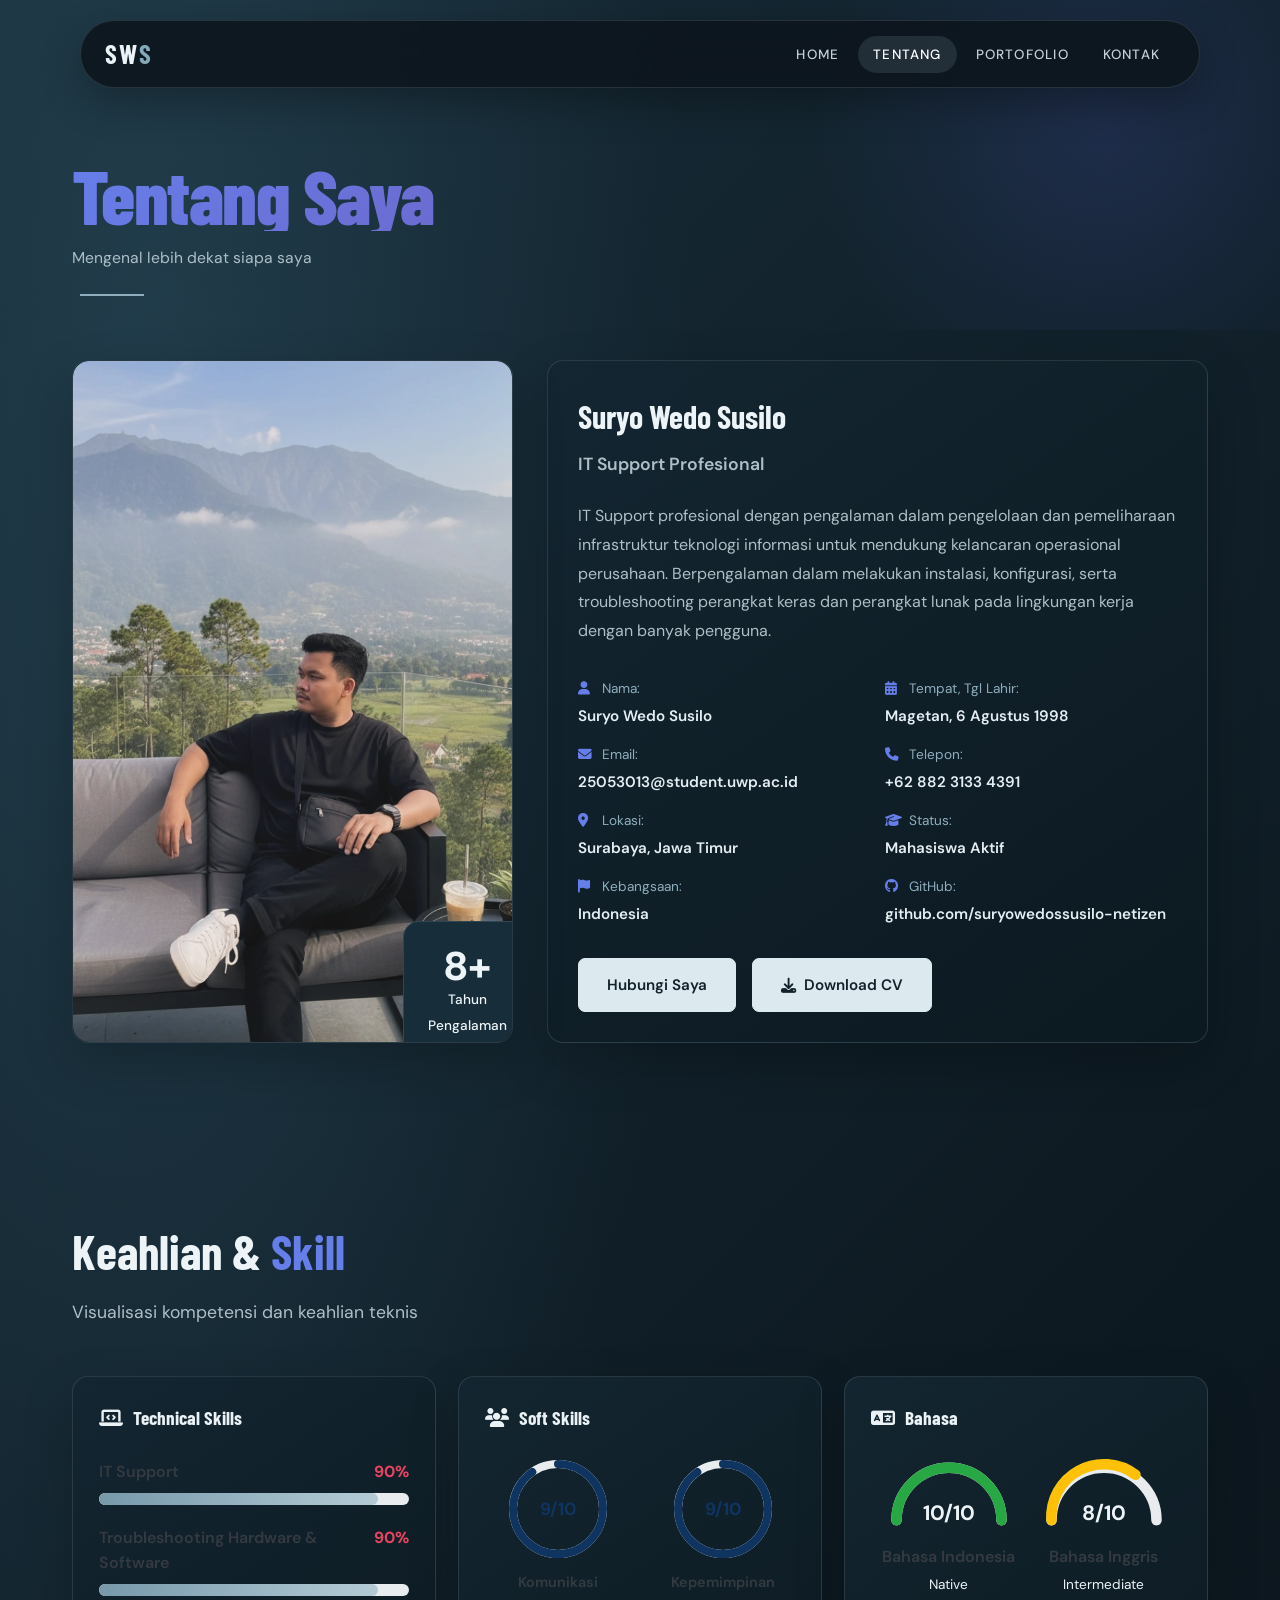
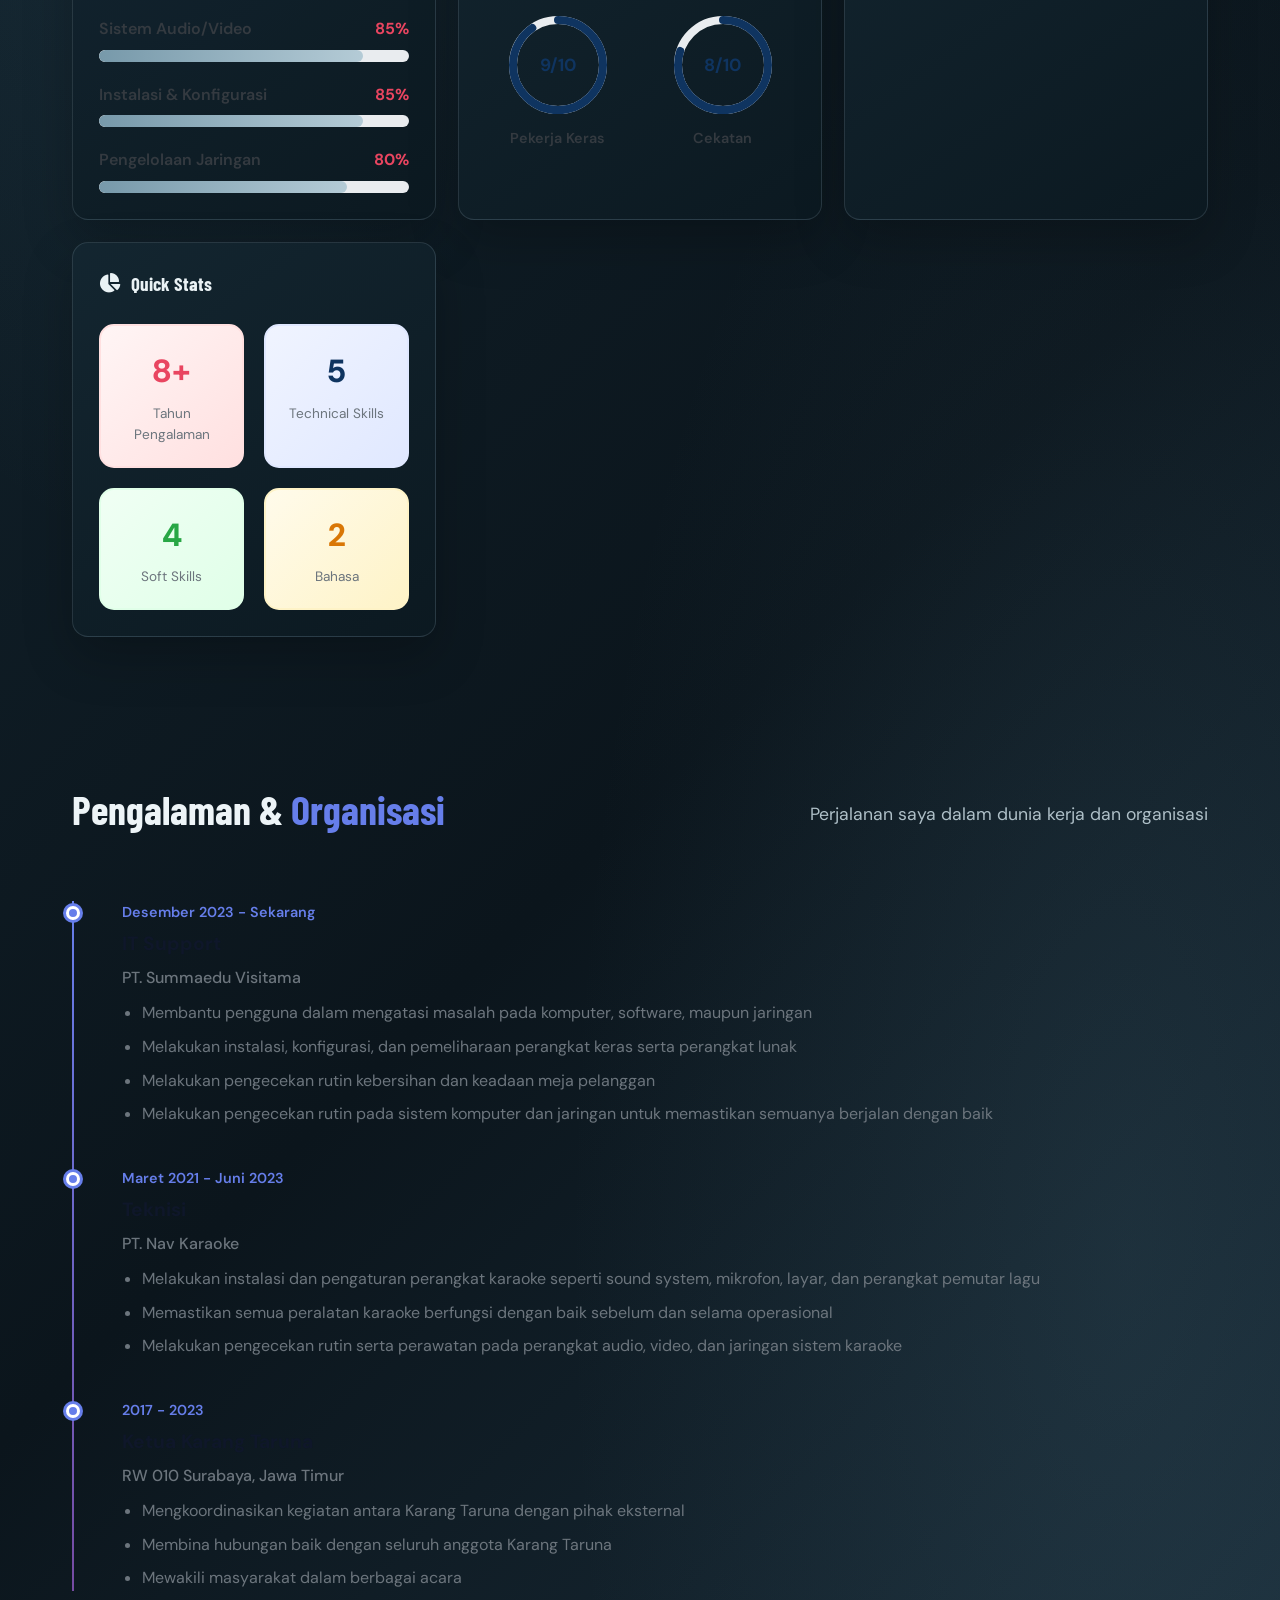
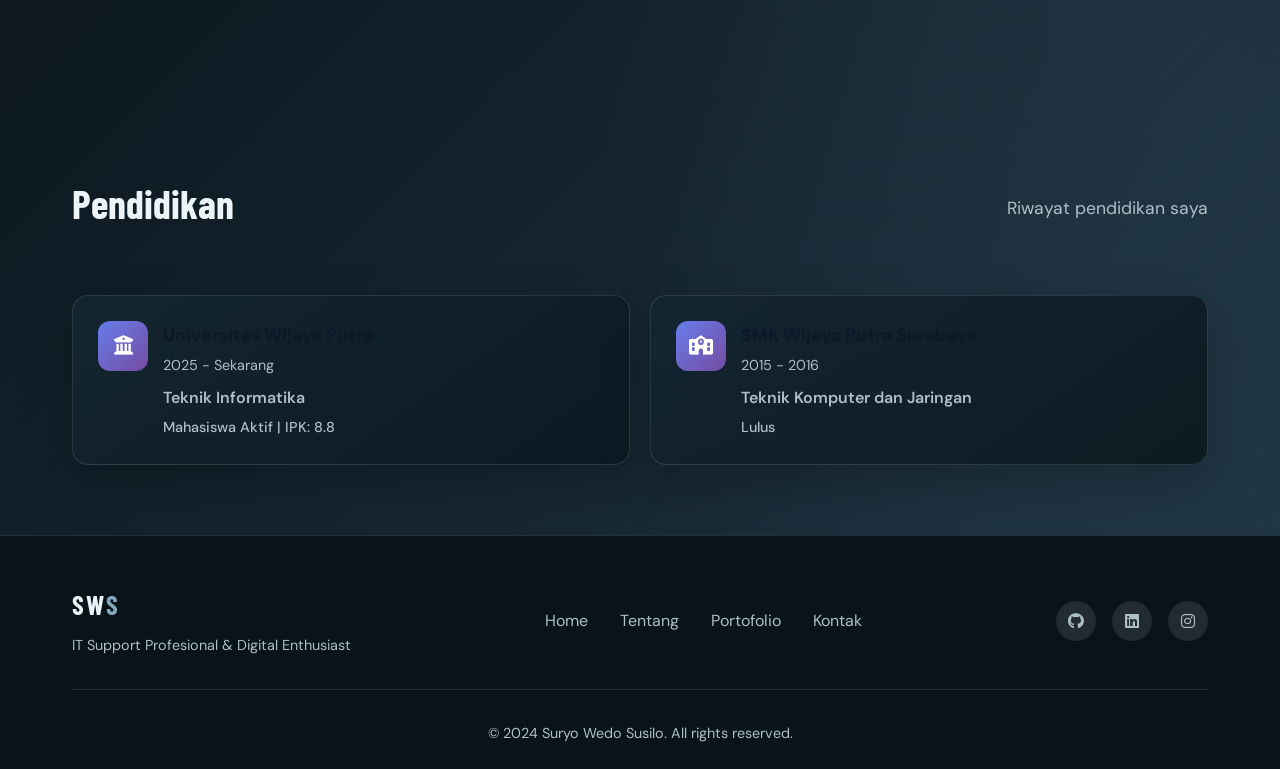
==== commit 915028b3: "Align inner page styling with Home interface" ====
--- a/about.html
+++ b/about.html
@@ -7,8 +7,11 @@
     <link rel="stylesheet" href="css/style.css">
     <link rel="stylesheet" href="css/responsive.css">
     <link rel="stylesheet" href="css/animation.css">
+    <link rel="stylesheet" href="css/portfolio-pages.css?v=20261102">
     <link href="https://cdnjs.cloudflare.com/ajax/libs/font-awesome/6.4.0/css/all.min.css" rel="stylesheet">
-    <link href="https://fonts.googleapis.com/css2?family=Inter:wght@300;400;500;600;700;800&display=swap" rel="stylesheet">
+    <link rel="preconnect" href="https://fonts.googleapis.com">
+    <link rel="preconnect" href="https://fonts.gstatic.com" crossorigin>
+    <link href="https://fonts.googleapis.com/css2?family=Barlow+Condensed:wght@400;500;600;700;800&family=DM+Sans:wght@400;500;600;700&display=swap" rel="stylesheet">
     <base target="_self">
     <style>
         .skill-fill { height: 100%; background-color: var(--accent-color, #4caf50); display: block; }
--- a/css/portfolio-pages.css
+++ b/css/portfolio-pages.css
@@ -0,0 +1,197 @@
+/* Inner pages — visual language aligned with the Home interface */
+body:not(.portfolio-home){
+  --page-bg:#0b141b;--page-panel:#101e27;--page-panel-2:#172832;
+  --page-border:rgba(188,215,226,.15);--page-text:#edf4f7;
+  --page-muted:#aebfc7;--page-accent:#8faebd;
+  background:radial-gradient(ellipse at 12% 12%,rgba(73,125,150,.24),transparent 34%),
+    radial-gradient(ellipse at 88% 72%,rgba(81,119,137,.16),transparent 35%),
+    linear-gradient(135deg,#172c38,#0b151c 58%,#203746);
+  color:var(--page-text);font-family:'DM Sans',sans-serif;
+}
+body:not(.portfolio-home) .navbar{
+  top:20px;left:50%;right:auto;transform:translateX(-50%);
+  width:min(1120px,calc(100% - 48px));padding:0;
+  background:rgba(13,22,29,.9);border:1px solid var(--page-border);
+  border-radius:50px;box-shadow:0 14px 40px rgba(0,0,0,.3);
+  backdrop-filter:blur(18px);
+}
+body:not(.portfolio-home) .navbar.scrolled{padding:0;background:rgba(13,22,29,.9)}
+body:not(.portfolio-home) .navbar .container{min-height:66px;padding:0 24px}
+body:not(.portfolio-home) .logo{
+  color:#eaf3f7;font-family:'Barlow Condensed',sans-serif;
+  font-size:1.65rem;letter-spacing:2px;font-weight:700;
+}
+body:not(.portfolio-home) .logo .highlight{color:#86a9ba}
+body:not(.portfolio-home) .nav-menu{gap:4px}
+body:not(.portfolio-home) .nav-menu a{
+  color:#c3d0d7;font-size:.84rem;letter-spacing:.09em;
+  text-transform:uppercase;padding:10px 15px;border-radius:30px;
+}
+body:not(.portfolio-home) .nav-menu a:hover,
+body:not(.portfolio-home) .nav-menu a.active{color:#fff;background:rgba(170,202,218,.13)}
+body:not(.portfolio-home) .nav-toggle{color:#e8f1f5}
+body:not(.portfolio-home) .page-hero{
+  padding:158px 0 58px;min-height:310px;text-align:left;
+  background:transparent;position:relative;overflow:hidden;
+}
+body:not(.portfolio-home) .page-hero:after{
+  content:"";position:absolute;left:max(2rem,calc((100% - 1120px)/2));
+  bottom:34px;width:64px;height:2px;background:#8faebd;
+}
+body:not(.portfolio-home) .page-title{
+  color:#f0f5f7;font-family:'Barlow Condensed',sans-serif;
+  font-size:clamp(3.2rem,6vw,5.2rem);font-weight:800;
+  line-height:.95;letter-spacing:-.02em;margin:0 0 14px;
+}
+body:not(.portfolio-home) .page-title .highlight{color:#8faebd}
+body:not(.portfolio-home) .page-subtitle{
+  color:#aebfc7;font-size:.98rem;line-height:1.7;max-width:620px;
+}
+body:not(.portfolio-home) .about-section,
+body:not(.portfolio-home) .projects-section,
+body:not(.portfolio-home) .contact-section,
+body:not(.portfolio-home) .experience-section,
+body:not(.portfolio-home) .education-section,
+body:not(.portfolio-home) .skills-dashboard-section{
+  background:transparent;color:var(--page-text);
+}
+body:not(.portfolio-home) .about-section,
+body:not(.portfolio-home) .projects-section,
+body:not(.portfolio-home) .contact-section{padding:30px 0 100px}
+body:not(.portfolio-home) .about-grid,
+body:not(.portfolio-home) .contact-grid{gap:34px;align-items:stretch}
+body:not(.portfolio-home) .about-image,
+body:not(.portfolio-home) .about-content,
+body:not(.portfolio-home) .dashboard-card,
+body:not(.portfolio-home) .skill-card,
+body:not(.portfolio-home) .contact-info,
+body:not(.portfolio-home) .contact-form-wrapper,
+body:not(.portfolio-home) .project-card,
+body:not(.portfolio-home) .experience-card,
+body:not(.portfolio-home) .education-card{
+  background:linear-gradient(145deg,rgba(20,38,49,.96),rgba(12,25,33,.96));
+  color:var(--page-text);border:1px solid var(--page-border);
+  border-radius:16px;box-shadow:0 20px 50px rgba(0,0,0,.22);
+}
+body:not(.portfolio-home) .about-content,
+body:not(.portfolio-home) .contact-info,
+body:not(.portfolio-home) .contact-form-wrapper{padding:30px}
+body:not(.portfolio-home) .about-content h2,
+body:not(.portfolio-home) .contact-info h2,
+body:not(.portfolio-home) .section-title,
+body:not(.portfolio-home) .card-title,
+body:not(.portfolio-home) .experience-section h2,
+body:not(.portfolio-home) .education-section h2{
+  color:#edf4f7;font-family:'Barlow Condensed',sans-serif;
+}
+body:not(.portfolio-home) .about-role,
+body:not(.portfolio-home) .section-subtitle,
+body:not(.portfolio-home) .about-text,
+body:not(.portfolio-home) .contact-info p,
+body:not(.portfolio-home) .experience-section p,
+body:not(.portfolio-home) .education-section p{color:var(--page-muted)}
+body:not(.portfolio-home) .about-image{overflow:hidden}
+body:not(.portfolio-home) .about-image img{width:100%;height:100%;object-fit:cover;object-position:center 28%}
+body:not(.portfolio-home) .experience-badge{background:#172d39;color:#edf4f7;border:1px solid var(--page-border)}
+body:not(.portfolio-home) .personal-info .info-item{border-color:var(--page-border)}
+body:not(.portfolio-home) .personal-info .label{color:#8faebd}
+body:not(.portfolio-home) .personal-info .value{color:#e5eef2}
+body:not(.portfolio-home) .about-buttons .btn,
+body:not(.portfolio-home) .btn-primary{
+  background:#dce9ef;color:#12212a;border:1px solid #dce9ef;
+  box-shadow:none;border-radius:7px;
+}
+body:not(.portfolio-home) .about-buttons .btn:hover,
+body:not(.portfolio-home) .btn-primary:hover{background:#fff;color:#12212a}
+body:not(.portfolio-home) .btn-black,
+body:not(.portfolio-home) .btn-outline{
+  background:transparent;color:#dce8ed;border:1px solid rgba(190,220,233,.3);
+  border-radius:7px;
+}
+body:not(.portfolio-home) .btn-black:hover,
+body:not(.portfolio-home) .btn-outline:hover{background:rgba(190,220,233,.1);color:#fff}
+body:not(.portfolio-home) .skills-dashboard-section{padding:70px 0}
+body:not(.portfolio-home) .skills-dashboard-section .section-header{text-align:left}
+body:not(.portfolio-home) .skills-dashboard-section .section-title{font-size:3rem;margin-bottom:8px}
+body:not(.portfolio-home) .skills-dashboard-section .section-subtitle{color:var(--page-muted)}
+body:not(.portfolio-home) .dashboard-grid,
+body:not(.portfolio-home) .skills-grid{gap:22px}
+body:not(.portfolio-home) .dashboard-card,
+body:not(.portfolio-home) .skill-card{padding:26px}
+body:not(.portfolio-home) .dashboard-card h3,
+body:not(.portfolio-home) .skill-card h3,
+body:not(.portfolio-home) .skill-bar-header span:first-child{color:#eaf2f5}
+body:not(.portfolio-home) .skill-bar-container{background:#263b47}
+body:not(.portfolio-home) .skill-fill{background:linear-gradient(90deg,#7799aa,#b4cbd6)}
+body:not(.portfolio-home) .skill-percentage{color:#a8c1cd}
+body:not(.portfolio-home) .experience-section,
+body:not(.portfolio-home) .education-section{padding:70px 0}
+body:not(.portfolio-home) .experience-section .container,
+body:not(.portfolio-home) .education-section .container{color:var(--page-text)}
+body:not(.portfolio-home) .filter-container{gap:10px;margin-bottom:32px}
+body:not(.portfolio-home) .filter-btn{
+  color:#b9cbd3;background:rgba(17,32,42,.8);
+  border:1px solid var(--page-border);border-radius:7px;padding:10px 18px;
+}
+body:not(.portfolio-home) .filter-btn.active,
+body:not(.portfolio-home) .filter-btn:hover{background:#dce9ef;color:#12212a;border-color:#dce9ef}
+body:not(.portfolio-home) .projects-grid{gap:24px}
+body:not(.portfolio-home) .project-card{overflow:hidden;transition:transform .25s,border-color .25s}
+body:not(.portfolio-home) .project-card:hover{transform:translateY(-5px);border-color:rgba(190,220,233,.34)}
+body:not(.portfolio-home) .project-content{background:transparent;padding:24px}
+body:not(.portfolio-home) .project-title,
+body:not(.portfolio-home) .project-category-text{color:#edf4f7}
+body:not(.portfolio-home) .project-description,
+body:not(.portfolio-home) .feature-item,
+body:not(.portfolio-home) .project-stats{color:var(--page-muted)}
+body:not(.portfolio-home) .tech-tag{background:#203744;color:#c7d8df;border:1px solid var(--page-border)}
+body:not(.portfolio-home) .project-link{color:#dce9ef}
+body:not(.portfolio-home) .project-link:hover{color:#9fc2d2}
+body:not(.portfolio-home) .contact-item{border-color:var(--page-border)}
+body:not(.portfolio-home) .contact-icon,
+body:not(.portfolio-home) .social-icon{background:#203744;color:#c5d8e0;border:1px solid var(--page-border)}
+body:not(.portfolio-home) .contact-detail h4{color:#eaf2f5}
+body:not(.portfolio-home) .contact-detail a{color:#a9c3d1}
+body:not(.portfolio-home) .form-group label{color:#dce8ed}
+body:not(.portfolio-home) .form-group input,
+body:not(.portfolio-home) .form-group textarea,
+body:not(.portfolio-home) .form-group select{
+  background:#0d1a22;color:#edf4f7;border:1px solid rgba(188,215,226,.2);
+  border-radius:7px;
+}
+body:not(.portfolio-home) .form-group input:focus,
+body:not(.portfolio-home) .form-group textarea:focus,
+body:not(.portfolio-home) .form-group select:focus{border-color:#8faebd;outline:none;box-shadow:0 0 0 3px rgba(143,174,189,.12)}
+body:not(.portfolio-home) .form-group input::placeholder,
+body:not(.portfolio-home) .form-group textarea::placeholder{color:#748b97}
+body:not(.portfolio-home) .footer{
+  background:#09131a;color:#aebfc7;border-top:1px solid var(--page-border);
+}
+body:not(.portfolio-home) .footer-brand h3,
+body:not(.portfolio-home) .footer h4{color:#edf4f7}
+body:not(.portfolio-home) .footer a{color:#aebfc7}
+body:not(.portfolio-home) .footer a:hover{color:#fff}
+body:not(.portfolio-home) .footer-bottom{border-color:var(--page-border)}
+@media(max-width:768px){
+  body:not(.portfolio-home) .navbar{top:10px;width:calc(100% - 24px)}
+  body:not(.portfolio-home) .navbar .container{min-height:58px;padding:0 18px}
+  body:not(.portfolio-home) .page-hero{padding:125px 0 44px;min-height:250px}
+  body:not(.portfolio-home) .page-hero:after{left:1.25rem;bottom:24px}
+  body:not(.portfolio-home) .about-section,
+  body:not(.portfolio-home) .projects-section,
+  body:not(.portfolio-home) .contact-section{padding:22px 0 65px}
+  body:not(.portfolio-home) .about-content,
+  body:not(.portfolio-home) .contact-info,
+  body:not(.portfolio-home) .contact-form-wrapper{padding:22px}
+  body:not(.portfolio-home) .skills-dashboard-section,
+  body:not(.portfolio-home) .experience-section,
+  body:not(.portfolio-home) .education-section{padding:48px 0}
+  body:not(.portfolio-home) .skills-grid{grid-template-columns:1fr}
+}
+@media(max-width:480px){
+  body:not(.portfolio-home) .page-title{font-size:3.25rem}
+  body:not(.portfolio-home) .page-subtitle{font-size:.88rem}
+  body:not(.portfolio-home) .filter-container{display:flex;flex-wrap:wrap}
+  body:not(.portfolio-home) .filter-btn{padding:9px 12px;font-size:.78rem}
+  body:not(.portfolio-home) .project-content{padding:18px}
+}
